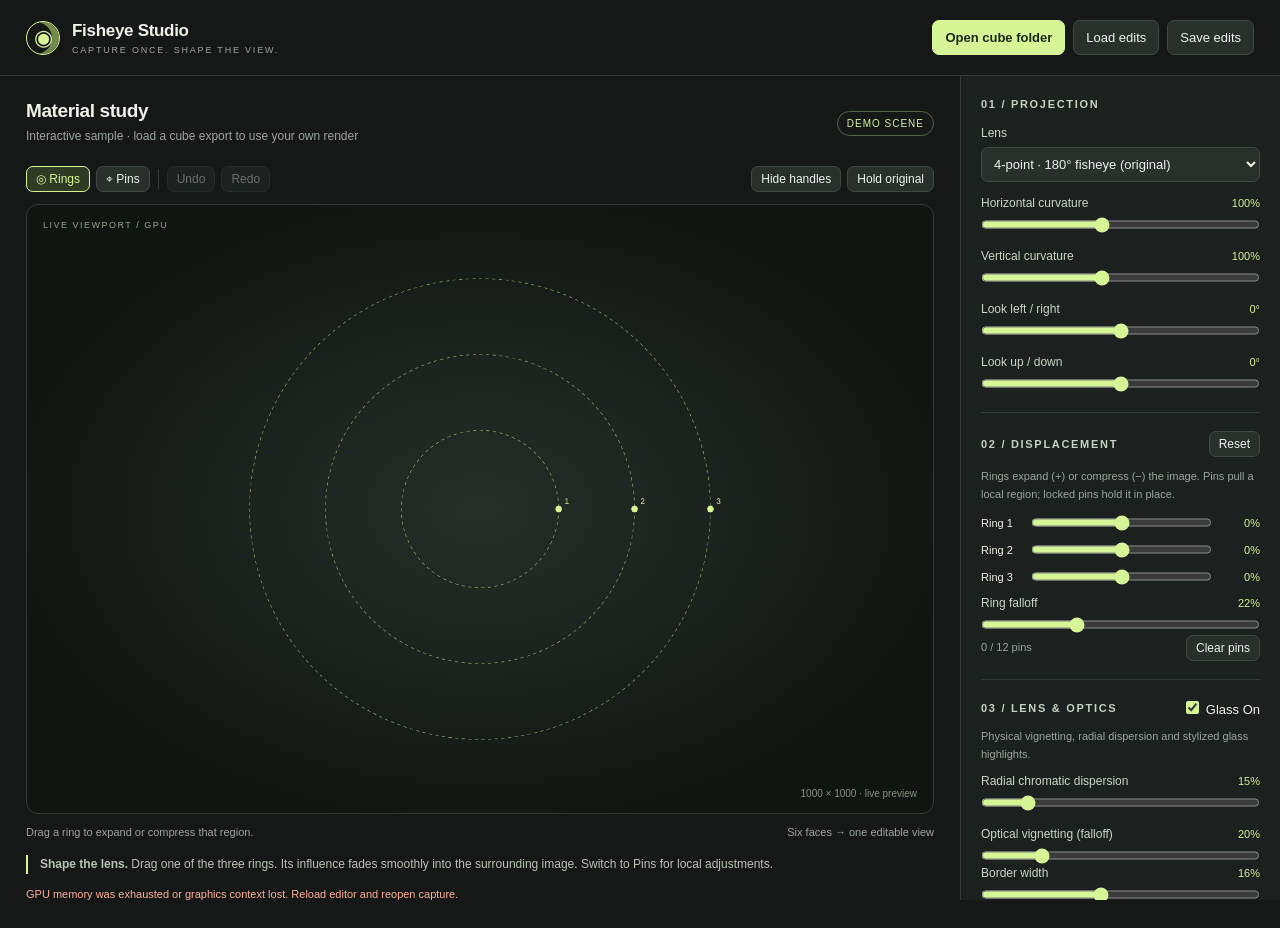
==== editor.html @ 5f47c921 "Initial commit of landonwarnecke.com portfolio with Fisheye Studio extras" ====
<!doctype html>
<html lang="en"><head><meta charset="utf-8"><meta name="viewport" content="width=device-width,initial-scale=1"><title>Fisheye Studio · cube export</title>
<style>
:root{color-scheme:dark;--bg:#151817;--panel:#1c201e;--line:#343b36;--muted:#9ba69e;--text:#eef2e9;--accent:#d5f596;--orange:#f5ae73}*{box-sizing:border-box}body{margin:0;background:var(--bg);color:var(--text);font:13px -apple-system,BlinkMacSystemFont,"Segoe UI",sans-serif}button,select,input{font:inherit}button,select{background:#292f2b;border:1px solid #414a42;color:var(--text);border-radius:7px;padding:9px 12px;cursor:pointer}button:hover{background:#374234}button:disabled{opacity:.4;cursor:default}button.primary{background:var(--accent);color:#1c2915;border-color:var(--accent);font-weight:650}button.active{border-color:var(--accent);color:var(--accent);background:#303b25}button.small{padding:5px 9px;font-size:12px}header{height:76px;display:flex;align-items:center;justify-content:space-between;padding:0 26px;border-bottom:1px solid var(--line);gap:16px}.brand{display:flex;align-items:center;gap:12px}.logo{width:34px;height:34px;border:1px solid var(--accent);border-radius:50%;box-shadow:inset -7px 0 0 #748a4c;display:grid;place-items:center;color:var(--accent);font-size:22px}.brand h1{font-size:17px;letter-spacing:-.3px;margin:0 0 4px}.eyebrow{text-transform:uppercase;letter-spacing:1.8px;font-size:9px;color:var(--muted)}.actions{display:flex;gap:8px;align-items:center}.workspace{display:grid;grid-template-columns:minmax(400px,1fr) 320px;min-height:calc(100vh - 76px)}main{min-width:0;padding:24px 26px}.projectline{display:flex;justify-content:space-between;align-items:center;margin-bottom:20px}.projectline h2{margin:0 0 5px;font-size:19px;font-weight:550;letter-spacing:-.4px}.subtle{color:var(--muted);font-size:12px;line-height:1.6}.badge{font-size:10px;text-transform:uppercase;letter-spacing:1px;padding:6px 9px;border:1px solid #536448;border-radius:20px;color:var(--accent);white-space:nowrap}.toolbar{display:flex;align-items:center;justify-content:space-between;gap:8px;margin-bottom:12px}.toolset{display:flex;gap:6px;align-items:center;flex-wrap:wrap}.stage{height:calc(100vh - 290px);min-height:340px;max-height:850px;background:radial-gradient(ellipse at center,#272e28,#111512 75%);border:1px solid var(--line);border-radius:12px;position:relative;display:flex;align-items:center;justify-content:center;overflow:hidden}.view{position:relative;max-width:100%;max-height:100%;touch-action:none}.view canvas{display:block;width:100%;height:100%}#overlay{position:absolute;inset:0;cursor:crosshair}.stage-label{position:absolute;top:15px;left:16px;font-size:9px;letter-spacing:1.5px;color:#97a491;pointer-events:none}.stage-corner{position:absolute;bottom:14px;right:16px;color:#859280;font-size:10px;pointer-events:none}.viewport-footer{display:flex;justify-content:space-between;gap:12px;padding-top:12px;color:var(--muted);font-size:11px}.instruction{margin-top:17px;border-left:2px solid var(--accent);padding-left:12px;line-height:1.6;color:#b9c4b8;font-size:12px}aside{border-left:1px solid var(--line);background:var(--panel);padding:22px 20px;max-height:calc(100vh - 76px);overflow:auto}section{border-bottom:1px solid var(--line);padding-bottom:18px;margin-bottom:18px}section:last-child{border:0}h3{margin:0 0 16px;font-size:11px;text-transform:uppercase;letter-spacing:1.7px;color:#c7d1c3}.control{margin-bottom:14px}.control:last-child{margin-bottom:0}.label{display:flex;align-items:center;justify-content:space-between;margin-bottom:7px;font-size:12px;color:#ccd5c8}.label output{color:var(--accent);font-variant-numeric:tabular-nums;font-size:11px}input[type=range]{width:100%;accent-color:var(--accent);height:15px;margin:0;cursor:ew-resize}select{width:100%;padding:8px}input[type=number]{background:#101511;border:1px solid #414a42;border-radius:5px;padding:7px;color:var(--text);width:88px}input[type=checkbox]{accent-color:var(--accent)}.row{display:flex;align-items:center;gap:8px}.row.spread{justify-content:space-between}.btn-group{display:flex;gap:4px;margin-top:6px}.btn-group button{flex:1;padding:5px 8px;font-size:11px}.ringrow{display:grid;grid-template-columns:42px 1fr 40px;gap:8px;align-items:center;margin:12px 0;font-size:11px}.ringrow output{text-align:right;color:var(--accent)}.pinbox{background:#131914;border:1px solid #3c473a;border-radius:7px;padding:12px;margin-top:12px}.pinbox p{margin:0 0 12px}.pinbox[hidden]{display:none}.secondary{color:var(--muted);font-size:11px;line-height:1.6}.status{margin-top:12px;font-size:11px;color:#becdb6;line-height:1.6;overflow-wrap:anywhere}.status.error{color:#ffb099}.export{width:100%;margin-top:12px}.divider{width:1px;height:20px;background:var(--line);margin:0 2px}.notice{background:#2d3525;border:1px solid #52623e;border-radius:6px;padding:9px 12px;margin-bottom:15px;font-size:12px;line-height:1.6}.notice[hidden]{display:none}details summary{cursor:pointer;font-size:12px;color:var(--muted);padding:8px 0}details p{font-size:11px;line-height:1.7;color:var(--muted)}@media(max-width:900px){header{height:auto;padding:16px;align-items:flex-start;flex-wrap:wrap}.workspace{grid-template-columns:1fr}main{padding:18px}aside{max-height:none;border-left:0;border-top:1px solid var(--line);display:grid;grid-template-columns:1fr 1fr;gap:20px}.stage{height:55vh}.actions{flex-wrap:wrap}}@media(max-width:550px){aside{display:block}.toolbar{align-items:flex-start;flex-direction:column}.projectline{gap:12px}.actions button{font-size:11px;padding:8px}.stage{min-height:280px}.viewport-footer{flex-wrap:wrap}}
</style></head><body>
<header><div class="brand"><div class="logo">◉</div><div><h1>Fisheye Studio</h1><div class="eyebrow">Capture once. Shape the view.</div></div></div><div class="actions"><button id="openFolder" class="primary">Open cube folder</button><button id="loadEdit">Load edits</button><button id="saveEdit">Save edits</button></div></header>
<input id="folderInput" type="file" webkitdirectory multiple hidden><input id="editInput" type="file" accept=".json,application/json" hidden>
<div class="workspace"><main><div class="projectline"><div><h2 id="projectName">Material study</h2><div class="subtle" id="projectMeta">Interactive sample · load a cube export to use your own render</div></div><span class="badge" id="sourceBadge">Demo scene</span></div><div id="notice" class="notice" hidden></div>
<div class="toolbar"><div class="toolset"><button class="small active" id="toolRings">◎ Rings</button><button class="small" id="toolPins">⌖ Pins</button><span class="divider"></span><button class="small" id="undo" title="Undo (⌘/Ctrl Z)">Undo</button><button class="small" id="redo" title="Redo (⌘/Ctrl Shift Z)">Redo</button></div><div class="toolset"><button class="small" id="handles">Hide handles</button><button class="small" id="compare" title="Press and hold to see the unedited projection">Hold original</button></div></div>
<div class="stage" id="stage"><div class="stage-label">LIVE VIEWPORT / GPU</div><div class="view" id="view"><canvas id="render"></canvas><canvas id="overlay" aria-label="Interactive fisheye viewport. Rings: drag a ring. Pins: click to add, drag to move. Pin controls are also available in the sidebar."></canvas></div><div class="stage-corner" id="previewInfo">900 px preview</div></div>
<div class="viewport-footer"><span id="toolHint">Drag a ring to expand or compress that region.</span><span id="renderInfo">Six faces → one editable view</span></div><div class="instruction" id="instruction"><strong>Shape the lens.</strong> Drag one of the three rings. Its influence fades smoothly into the surrounding image. Switch to Pins for local adjustments.</div><div id="status" class="status" role="status">Ready. All processing stays on this computer.</div>
</main><aside>
<section><h3>01 / Projection</h3><div class="control"><label class="label" for="mode">Lens</label><select id="mode">
<option value="4pt">4-point · 180° fisheye (original)</option>
<option value="5pt">5-point · variable coverage (original)</option>
<option value="6pt">6-point · whole sphere (original)</option>
<option value="pano">360° panorama (original)</option>
<option value="equisolid">Equisolid · standard photographic lens</option>
<option value="stereographic">Stereographic · conformal action cam</option>
<option value="equidistant">Equidistant · dome master</option>
<option value="orthographic">Orthographic · hemisphere map</option>
</select></div>
<div id="projectionControls"></div></section>
<section><div class="row spread"><h3 style="margin:0">02 / Displacement</h3><button class="small" id="resetWarp">Reset</button></div><p class="secondary">Rings expand (+) or compress (−) the image. Pins pull a local region; locked pins hold it in place.</p><div id="ringControls"></div><div id="warpControls"></div><div class="row spread"><span id="pinCount" class="secondary">0 / 12 pins</span><button id="clearPins" class="small">Clear pins</button></div>
<div id="pinbox" class="pinbox" hidden><p id="pinTitle">Pin 1</p><div id="pinControls"></div><div class="row spread"><label><input id="pinLocked" type="checkbox"> Lock / anchor</label><button id="deletePin" class="small">Delete</button></div></div></section>
<section><div class="row spread"><h3 style="margin:0">03 / Lens & Optics</h3><label title="Enable glass effects"><input id="glassEnabled" type="checkbox" checked> Glass On</label></div><p class="secondary">Physical vignetting, radial dispersion and stylized glass highlights.</p><div id="opticControls"></div><div id="glassControls"></div></section>
<section><h3>04 / High-Quality Export</h3>
<div class="row spread"><label for="exportWidth">Width (pixels)</label><input id="exportWidth" type="number" min="200" max="16000" step="100" value="3840"></div>
<div class="btn-group"><button class="small" id="res2k">2K (2048)</button><button class="small" id="res4k">4K (3840)</button><button class="small" id="res6k">6K (6000)</button><button class="small" id="res8k">8K (8192)</button></div>
<p id="exportDimensions" class="secondary"></p>
<div class="control" style="margin-top:10px"><label class="label" for="exportSSAA">Anti-Aliasing (SSAA)<output id="ssaaLabel">2×2 (4×)</output></label>
<select id="exportSSAA">
<option value="1">1× · Standard (Fast export)</option>
<option value="2" selected>2×2 SSAA · High Quality (4× subpixel)</option>
<option value="3">3×3 SSAA · Studio Ultra (9× subpixel)</option>
</select></div>
<div class="row spread" style="margin:8px 0"><label class="secondary"><input id="bicubicFiltering" type="checkbox" checked> Sharp texture sampling (Bicubic)</label></div>
<div class="row spread" style="margin-bottom:12px"><label class="secondary"><input id="transparent" type="checkbox" checked> Transparent outside lens rim</label></div>
<button id="exportPNG" class="primary export">Export master PNG ↗</button>
<details><summary>About this workflow</summary><p>Open a folder containing project.json and six face PNGs from cube export. Edits are saved as a small JSON file; keep it with your original cube capture. SSAA evaluates subpixel ray directions to eliminate aliasing and polygon edges. Final export samples the retained source textures, not the preview.</p><p>No uploads, external libraries, installation, or account required. Output is 8-bit PNG decoded locally by WebGL 2.</p></details></section>
</aside></div>
<script>
'use strict';
const $=id=>document.getElementById(id), FACE_NAMES=['front','right','back','left','up','down'];
const defaults=()=>({mode:'4pt',hc:100,vc:100,coverage:180,back:3,panoHeight:45,yaw:0,pitch:0,rings:[0,0,0],ringSpread:.22,pins:[],radialChroma:.15,vignette:.20,glassEnabled:true,glassWidth:.16,refraction:.25,shine:.68,glow:.25,angle:-35,softness:.45,chroma:.25,darkness:.18,transparent:true,exportWidth:3840,exportSSAA:2,bicubicFiltering:true});
let state=defaults(), project=null, demo=true, tangent=1, sourceSize=0, textureSize=0, selectedPin=-1, tool='rings', showHandles=true, compare=false, dragging=null, history=[], future=[], pending=false, busy=false, sources=[], textures=[];
const canvas=$('render'), overlay=$('overlay'), ctx=overlay.getContext('2d'), gl=canvas.getContext('webgl2',{alpha:true,premultipliedAlpha:false,preserveDrawingBuffer:true,antialias:false});
function status(s,error=false){$('status').textContent=s;$('status').classList.toggle('error',error)}
if(!gl){status('WebGL 2 is unavailable. Open this file in a browser with hardware acceleration enabled.',true);throw Error('WebGL 2 unavailable')}
const vertex=`#version 300 es
in vec2 position;void main(){gl_Position=vec4(position,0,1);}`;
const fragment=`#version 300 es
precision highp float;
out vec4 color;
uniform vec2 fullSize,tileOffset;uniform vec4 bounds;
uniform int mode;uniform vec2 stretch;uniform float thMax,kappa,panoHeight,tangent,yaw,pitch,focal;
uniform bool demo,original,glassOn,transparent,bicubic;
uniform vec3 rings;uniform float ringSpread;
uniform int pinCount;uniform vec4 pins[12];uniform vec2 pinProps[12];
uniform float radialChroma,vignette,glassWidth,refraction,shine,glow,angle,softness,chroma,darkness;
uniform int ssaa;
uniform sampler2D frontTex,rightTex,backTex,leftTex,upTex,downTex;
const float PI=3.141592653589793;

float tk(float t){if(t<=PI*.5||mode!=2)return t;float v=(t-PI*.5)/(PI*.5);return PI*.5*(1.+(abs(kappa)<1.e-5?v:(1.-exp(-kappa*v))/kappa));}
float reach(vec2 p){return 1./length(p/stretch);}
float edgeRadius(vec2 p){
 if(mode>=4){vec2 d=normalize(p);return reach(d);}
 vec2 d=normalize(p);float a=reach(d);float th=min(thMax,PI*.99999);return a*tk(atan(sin(th),a*cos(th)));
}
vec3 unproject(vec2 p){
 if(mode==3){
  float a=stretch.x;float yaw0=atan(a*sin(p.x/a),cos(p.x/a));float tall=sqrt(a*a/(a*a*cos(yaw0)*cos(yaw0)+sin(yaw0)*sin(yaw0)));
  float e=atan(p.y/tall);if(abs(e)>panoHeight||abs(p.x)>PI*a)return vec3(0);return vec3(cos(e)*sin(yaw0),sin(e),cos(e)*cos(yaw0));
 }
 if(mode>=4){
  vec2 pNorm=p/stretch;float rad=length(pNorm);if(rad<1.e-7)return vec3(0,0,1);
  vec2 d=pNorm/rad;float th=0.;
  if(mode==4){float val=clamp(rad/(2.*max(.001,focal)),-1.,1.);th=2.*asin(val);}
  else if(mode==5){th=2.*atan(rad/(2.*max(.001,focal)));}
  else if(mode==6){th=rad/max(.001,focal);}
  else if(mode==7){float val=clamp(rad/max(.001,focal),-1.,1.);th=asin(val);}
  if(th>thMax+.0001)return vec3(0);return vec3(sin(th)*d.x,sin(th)*d.y,cos(th));
 }
 float rad=length(p);if(rad<1.e-7)return vec3(0,0,1);vec2 d=p/rad;float a=reach(d);float t=rad/a;
 if(mode==2&&t>PI*.5){float v=t/(PI*.5)-1.;if(abs(kappa)<1.e-5)t=PI*.5*(1.+v);else {if(1.-kappa*v<=0.)return vec3(0);t=PI*.5*(1.-log(1.-kappa*v)/kappa);}}
 if(t>PI)return vec3(0);float th=atan(a*sin(t),cos(t));if(th>thMax+.00001)return vec3(0);return vec3(sin(th)*d,cos(th));
}

vec4 sampleTex(sampler2D tex,vec2 uv){
 if(!bicubic||demo)return texture(tex,uv);
 vec2 res=vec2(textureSize(tex,0));vec2 coord=uv*res-.5;vec2 f=fract(coord);vec2 i=floor(coord);
 vec2 w0=f*(-.5+f*(1.-.5*f));vec2 w1=1.+f*f*(-2.5+1.5*f);vec2 w2=f*(.5+f*(2.-1.5*f));vec2 w3=f*f*(-.5+.5*f);
 vec2 s0=w0+w1;vec2 s1=w2+w3;vec2 f0=(i-.5+w1/s0)/res;vec2 f1=(i+1.5+w3/s1)/res;
 return texture(tex,vec2(f0.x,f0.y))*s0.x*s0.y+texture(tex,vec2(f1.x,f0.y))*s1.x*s0.y+
        texture(tex,vec2(f0.x,f1.y))*s0.x*s1.y+texture(tex,vec2(f1.x,f1.y))*s1.x*s1.y;
}

vec4 scene(vec3 d){
 float cy=cos(yaw),sy=sin(yaw),cp=cos(pitch),sp=sin(pitch);d=vec3(d.x,d.y*cp-d.z*sp,d.y*sp+d.z*cp);d=vec3(d.x*cy+d.z*sy,d.y,d.z*cy-d.x*sy);
 if(demo){
  vec3 base=mix(vec3(.075,.10,.08),vec3(.36,.43,.32),.5+.5*d.y);float closest=1000.;vec3 result=base;
  if(d.y<-.02){float t=-2.5/d.y;vec3 p=d*t;float grid=step(.96,fract(p.x*.35))+step(.96,fract(p.z*.35));result=mix(vec3(.18,.23,.17),vec3(.27,.33,.23),min(1.,grid)*.5);closest=t;}
  for(int i=0;i<13;i++){
   float fi=float(i),a=fi*2.39996;float z=1.-2.*(fi+.5)/13.;vec3 c=vec3(sqrt(1.-z*z)*cos(a),sqrt(1.-z*z)*sin(a),z)*5.;float radius=.9+.18*sin(fi*2.);
   float b=dot(d,c),disc=b*b-dot(c,c)+radius*radius;
   if(disc>0.){float t=b-sqrt(disc);if(t>0.&&t<closest){closest=t;vec3 n=normalize(d*t-c);vec3 light=normalize(vec3(-.6,1.,.8));vec3 tint=mix(vec3(.46,.66,.24),vec3(.86,.47,.23),.5+.5*sin(fi*1.7));float diff=max(0.,dot(n,light));float spec=pow(max(0.,dot(reflect(-light,n),-d)),50.);float rim=pow(1.-max(0.,dot(n,-d)),3.);result=tint*(.19+.8*diff)+vec3(.95,.99,.83)*spec*.9+rim*.12;}}
  }return vec4(result,1);
 }
 vec3 a=abs(d);vec2 uv;vec4 c;
 if(a.z>=a.x&&a.z>=a.y){uv=d.z>0.?vec2(d.x/d.z,d.y/d.z):vec2(d.x/d.z,-d.y/d.z);uv=vec2(.5+uv.x/(2.*tangent),.5-uv.y/(2.*tangent));c=d.z>0.?sampleTex(frontTex,uv):sampleTex(backTex,uv);}
 else if(a.x>=a.y){uv=d.x>0.?vec2(-d.z/d.x,d.y/d.x):vec2(-d.z/d.x,-d.y/d.x);uv=vec2(.5+uv.x/(2.*tangent),.5-uv.y/(2.*tangent));c=d.x>0.?sampleTex(rightTex,uv):sampleTex(leftTex,uv);}
 else {uv=d.y>0.?vec2(d.x/d.y,-d.z/d.y):vec2(-d.x/d.y,-d.z/d.y);uv=vec2(.5+uv.x/(2.*tangent),.5-uv.y/(2.*tangent));c=d.y>0.?sampleTex(upTex,uv):sampleTex(downTex,uv);}return c;
}

vec2 lensPoint(vec2 q){return mix(bounds.xz,bounds.yw,(q+1.)*.5);}
vec2 clampLens(vec2 p){if(mode!=3&&length(p)>1.e-6){float edge=edgeRadius(p);p*=min(1.,edge*.99999/length(p));}return p;}

vec4 evaluateRay(vec2 coord){
 vec2 q=coord/fullSize*2.-1.;vec2 p0=lensPoint(q);vec3 d0=unproject(p0);
 if(length(d0)<.1)return vec4(0,0,0,transparent?0.:1.);
 float rho=mode==3?0.:length(p0)/max(.00001,edgeRadius(p0+vec2(1.e-9)));float a=atan(q.y,q.x);vec2 warped=q;
 if(!original){
  vec2 delta=vec2(0);float weight=0.;
  for(int i=0;i<12;i++){if(i>=pinCount)break;float dist=distance(q,pins[i].zw)/max(.03,pinProps[i].x);float w=exp(-dist*dist*3.);if(pinProps[i].y>.5){delta+=(pins[i].zw-pins[i].xy)*w*8.;weight+=w*8.;}else {delta+=(pins[i].zw-pins[i].xy)*w;weight+=w;}}
  warped-=delta/max(1.,weight);
  float r=length(warped);float change=0.;for(int i=0;i<3;i++){float center=.28+float(i)*.27;float x=(r-center)/ringSpread;change+=rings[i]*exp(-x*x*2.);}
  float fade=smoothstep(0.,.12,r)*(1.-smoothstep(.88,1.05,r));warped-=normalize(warped+vec2(1.e-9))*change*fade;
 }
 vec2 p=clampLens(lensPoint(warped));float band=smoothstep(1.-glassWidth,1.,rho);float bulge=sin(clamp((rho-1.+glassWidth)/glassWidth,0.,1.)*PI);
 if(glassOn&&!original&&mode!=3)p*=1.-refraction*.15*bulge*band;
 vec3 d=unproject(p);vec4 c=length(d)<.1?vec4(0):scene(d);
 
 // Full-frame radial chromatic aberration
 if(radialChroma>.001&&!original&&mode!=3){
  float rDisp=radialChroma*.006*rho*rho;
  vec4 cr=scene(unproject(clampLens(p*(1.-rDisp))));
  vec4 cb=scene(unproject(clampLens(p*(1.+rDisp))));
  c.r=cr.r;c.b=cb.b;
 }
 
 if(glassOn&&!original&&mode!=3){
  float dispersion=chroma*.004*band;vec4 cr=scene(unproject(clampLens(p*(1.-dispersion))));vec4 cb=scene(unproject(clampLens(p*(1.+dispersion))));c.r=mix(c.r,cr.r,chroma);c.b=mix(c.b,cb.b,chroma);
  float pos=(rho-1.+glassWidth)/glassWidth;float width=.06+softness*.20;
  float arc1=pow(max(0.,cos(a-angle)),18.)*exp(-pow((pos-.42)/width,2.));
  float arc2=.5*pow(max(0.,cos(a-angle-PI*.95)),11.)*exp(-pow((pos-.72)/(width*.85),2.));
  float reflection=shine*(arc1+arc2)*.9;float halo=glow*.35*exp(-pow((pos-.5)/.55,2.))*band;
  float edge=exp(-pow((rho-.993)/.018,2.));c.rgb*=1.-darkness*edge*.65;c.rgb=mix(c.rgb,vec3(.92,.96,1.),clamp(reflection+halo,0.,.95));
 }
 
 // Optical vignetting
 if(vignette>.001&&!original&&mode!=3){
  float vig=pow(clamp(cos(rho*1.2),0.,1.),vignette*3.);
  c.rgb*=vig;
 }
 
 // Antialiased rim mask
 if(mode!=3){
  float rimMask=smoothstep(1.,.993,rho);
  c.a*=rimMask;
  if(!transparent)c.rgb*=rimMask;
 }
 return vec4(c.rgb,transparent?c.a:1.);
}

void main(){
 vec2 baseCoord=gl_FragCoord.xy+tileOffset;
 if(ssaa<=1){
  color=evaluateRay(baseCoord);
 } else if(ssaa==2){
  // 4-sample Rotated Grid Super-Sampling (RGSS)
  vec4 c0=evaluateRay(baseCoord+vec2(-.375,-.125));
  vec4 c1=evaluateRay(baseCoord+vec2(-.125, .375));
  vec4 c2=evaluateRay(baseCoord+vec2( .125,-.375));
  vec4 c3=evaluateRay(baseCoord+vec2( .375, .125));
  color=(c0+c1+c2+c3)*.25;
 } else {
  // 9-sample 3x3 uniform supersampling
  vec4 sum=vec4(0);
  for(float dy=-.333;dy<=.334;dy+=.333){
   for(float dx=-.333;dx<=.334;dx+=.333){
    sum+=evaluateRay(baseCoord+vec2(dx,dy));
   }
  }
  color=sum*(1./9.);
 }
}`;
function compile(type,src){const s=gl.createShader(type);gl.shaderSource(s,src);gl.compileShader(s);if(!gl.getShaderParameter(s,gl.COMPILE_STATUS))throw Error(gl.getShaderInfoLog(s));return s}
let program;try{program=gl.createProgram();gl.attachShader(program,compile(gl.VERTEX_SHADER,vertex));gl.attachShader(program,compile(gl.FRAGMENT_SHADER,fragment));gl.linkProgram(program);if(!gl.getProgramParameter(program,gl.LINK_STATUS))throw Error(gl.getProgramInfoLog(program));gl.useProgram(program)}catch(e){status('The GPU could not start: '+e.message,true);throw e}
const buffer=gl.createBuffer();gl.bindBuffer(gl.ARRAY_BUFFER,buffer);gl.bufferData(gl.ARRAY_BUFFER,new Float32Array([-1,-1,1,-1,-1,1,-1,1,1,-1,1,1]),gl.STATIC_DRAW);const pos=gl.getAttribLocation(program,'position');gl.enableVertexAttribArray(pos);gl.vertexAttribPointer(pos,2,gl.FLOAT,false,0,0);
const locations={};function loc(n){return locations[n]??(locations[n]=gl.getUniformLocation(program,n))}function f(n,v){gl.uniform1f(loc(n),v)}function i(n,v){gl.uniform1i(loc(n),v)}
for(let j=0;j<6;j++){const t=gl.createTexture();textures.push(t);gl.activeTexture(gl.TEXTURE0+j);gl.bindTexture(gl.TEXTURE_2D,t);gl.texImage2D(gl.TEXTURE_2D,0,gl.RGBA,1,1,0,gl.RGBA,gl.UNSIGNED_BYTE,new Uint8Array([0,0,0,255]));gl.texParameteri(gl.TEXTURE_2D,gl.TEXTURE_MIN_FILTER,gl.LINEAR);gl.texParameteri(gl.TEXTURE_2D,gl.TEXTURE_MAG_FILTER,gl.LINEAR);gl.texParameteri(gl.TEXTURE_2D,gl.TEXTURE_WRAP_S,gl.CLAMP_TO_EDGE);gl.texParameteri(gl.TEXTURE_2D,gl.TEXTURE_WRAP_T,gl.CLAMP_TO_EDGE);i(FACE_NAMES[j]+'Tex',j)}

const ALL_MODES=['4pt','5pt','6pt','pano','equisolid','stereographic','equidistant','orthographic'];
function lensConfig(s=state){
 let k=0,th=Math.PI/2,focal=1.0;const st=[100/s.hc,100/s.vc];
 if(s.mode==='5pt')th=s.coverage*Math.PI/360;
 if(s.mode==='6pt'){
  th=Math.PI;let lo=-60,hi=60;
  for(let j=0;j<64;j++){let mid=(lo+hi)/2,val=Math.abs(mid)<1e-9?1:-Math.expm1(-mid)/mid;if(val>s.back-1)lo=mid;else hi=mid}
  k=(lo+hi)/2;
 }
 const modeIdx=ALL_MODES.indexOf(s.mode);
 if(modeIdx>=4){
  th=(s.coverage||180)*Math.PI/360;
  if(s.mode==='equisolid')focal=1./(2.*Math.sin(th/2.));
  else if(s.mode==='stereographic')focal=1./(2.*Math.tan(th/2.));
  else if(s.mode==='equidistant')focal=1./th;
  else if(s.mode==='orthographic')focal=1./Math.sin(th);
  const x=st[0],y=st[1];
  return {k,th,st,focal,b:[-x,x,-y,y],aspect:x/y};
 }
 const tk=t=>t<=Math.PI/2||s.mode!=='6pt'?t:Math.PI/2*(1+(Math.abs(k)<1e-9?(t-Math.PI/2)/(Math.PI/2):-Math.expm1(-k*(t-Math.PI/2)/(Math.PI/2))/k));
 let x=0,y=0;
 if(s.mode==='pano'){x=Math.PI*st[0];y=Math.max(1,st[0])*Math.tan(s.panoHeight*Math.PI/180)}
 else for(let j=0;j<1440;j++){let a=j*Math.PI/720,c=Math.cos(a),v=Math.sin(a),A=1/Math.hypot(c/st[0],v/st[1]),t=Math.min(th,Math.PI*.99999),r=A*tk(Math.atan2(Math.sin(t),A*Math.cos(t)));x=Math.max(x,Math.abs(r*c));y=Math.max(y,Math.abs(r*v))}
 const pad=.004*x;x+=pad;y+=pad;return {k,th,st,focal,b:[-x,x,-y,y],aspect:x/y};
}

function uniforms(width,height,ox=0,oy=0,samples=1){
 const c=lensConfig();gl.uniform2f(loc('fullSize'),width,height);gl.uniform2f(loc('tileOffset'),ox,oy);gl.uniform4fv(loc('bounds'),c.b);gl.uniform2fv(loc('stretch'),c.st);
 i('mode',ALL_MODES.indexOf(state.mode));f('thMax',c.th);f('kappa',c.k);f('panoHeight',state.panoHeight*Math.PI/180);f('focal',c.focal);f('tangent',tangent);
 f('yaw',state.yaw*Math.PI/180);f('pitch',state.pitch*Math.PI/180);i('demo',demo);i('original',compare);i('glassOn',state.glassEnabled);i('transparent',state.transparent);
 i('bicubic',state.bicubicFiltering);i('ssaa',samples);f('radialChroma',state.radialChroma);f('vignette',state.vignette);
 gl.uniform3fv(loc('rings'),state.rings);f('ringSpread',state.ringSpread);i('pinCount',state.pins.length);
 const ps=new Float32Array(48),pp=new Float32Array(24);state.pins.forEach((p,j)=>{ps.set([p.x,p.y,p.tx,p.ty],j*4);pp.set([p.radius,p.locked?1:0],j*2)});
 gl.uniform4fv(loc('pins[0]'),ps);gl.uniform2fv(loc('pinProps[0]'),pp);
 for(const n of ['glassWidth','refraction','shine','glow','softness','chroma','darkness'])f(n,state[n]);f('angle',state.angle*Math.PI/180);
}

function frame(w,h,fullW=w,fullH=h,ox=0,oy=0,samples=1){
 canvas.width=w;canvas.height=h;gl.viewport(0,0,w,h);uniforms(fullW,fullH,ox,oy,samples);gl.drawArrays(gl.TRIANGLES,0,6);
}

function render(){
 pending=false;if(busy)return;const c=lensConfig(),max=dragging?600:1000;
 let w=c.aspect>=1?max:Math.max(32,Math.round(max*c.aspect)),h=c.aspect>=1?Math.max(32,Math.round(max/c.aspect)):max;
 frame(w,h,w,h,0,0,1);
 const sw=$('stage').clientWidth-40,sh=$('stage').clientHeight-46,scale=Math.min(sw/w,sh/h);
 $('view').style.width=w*scale+'px';$('view').style.height=h*scale+'px';overlay.width=w;overlay.height=h;
 drawOverlay();
 $('previewInfo').textContent=`${w} × ${h} · ${dragging?'interactive':'live'} preview`;
 const H=Math.round(state.exportWidth/c.aspect);
 $('exportDimensions').textContent=`${state.exportWidth.toLocaleString()} × ${H.toLocaleString()} px · ${(state.exportWidth*H/1e6).toFixed(1)} MP`;
}
function schedule(){if(!pending){pending=true;requestAnimationFrame(render)}}

function drawOverlay(){
 ctx.clearRect(0,0,overlay.width,overlay.height);if(!showHandles||compare)return;
 const w=overlay.width,h=overlay.height,line=Math.max(1,w/850);ctx.lineWidth=line;const pt=(x,y)=>[(x+1)*w/2,(1-y)*h/2];
 if(tool==='rings'){
  for(let j=0;j<3;j++){
   const r=.28+j*.27+state.rings[j];ctx.strokeStyle=j===dragging?.index?'#fff':'#d5f59699';ctx.setLineDash([line*5,line*5]);ctx.beginPath();
   ctx.ellipse(w/2,h/2,r*w/2,r*h/2,0,0,Math.PI*2);ctx.stroke();ctx.setLineDash([]);const x=w/2+r*w/2,y=h/2;ctx.fillStyle='#d5f596';
   ctx.beginPath();ctx.arc(x,y,5*line,0,7);ctx.fill();ctx.font=`${12*line}px sans-serif`;ctx.fillText(String(j+1),x+9*line,y-8*line);
  }
 }
 if(tool==='pins')state.pins.forEach((p,j)=>{
  const a=pt(p.x,p.y),b=pt(p.tx,p.ty);ctx.strokeStyle=p.locked?'#a4b5c8':'#f5ae73';ctx.fillStyle=ctx.strokeStyle;
  if(j===selectedPin){ctx.globalAlpha=.25;ctx.beginPath();ctx.ellipse(...b,p.radius*w/2,p.radius*h/2,0,0,7);ctx.stroke();ctx.globalAlpha=1}
  ctx.beginPath();ctx.moveTo(...a);ctx.lineTo(...b);ctx.stroke();ctx.beginPath();ctx.arc(...a,3*line,0,7);ctx.stroke();ctx.beginPath();ctx.arc(...b,6*line,0,7);ctx.fill();
  ctx.fillStyle='#121812';ctx.font=`bold ${9*line}px sans-serif`;ctx.textAlign='center';ctx.textBaseline='middle';ctx.fillText(p.locked?'×':String(j+1),...b);
  ctx.textAlign='left';ctx.textBaseline='alphabetic';
 });
}

function snapshot(){return JSON.stringify(state)}
function checkpoint(){const now=snapshot();if(history.at(-1)!==now){history.push(now);if(history.length>80)history.shift()}future=[];updateHistory()}
function updateHistory(){$('undo').disabled=!history.length;$('redo').disabled=!future.length}
function undo(){if(busy||!history.length)return;future.push(snapshot());state=JSON.parse(history.pop());selectedPin=-1;sync();schedule()}
function redo(){if(busy||!future.length)return;history.push(snapshot());state=JSON.parse(future.pop());selectedPin=-1;sync();schedule()}

const definitions=[
 ['projectionControls','hc','Horizontal curvature',25,200,1,'%'],
 ['projectionControls','vc','Vertical curvature',25,200,1,'%'],
 ['projectionControls','coverage','Field of view coverage',10,359,1,'°'],
 ['projectionControls','back','Back rim',1.05,8,.05,'×'],
 ['projectionControls','panoHeight','Panorama half-height',5,80,1,'°'],
 ['projectionControls','yaw','Look left / right',-180,180,1,'°'],
 ['projectionControls','pitch','Look up / down',-89,89,1,'°'],
 ['warpControls','ringSpread','Ring falloff',.08,.5,.01,'percent'],
 ['opticControls','radialChroma','Radial chromatic dispersion',0,1,.01,'percent'],
 ['opticControls','vignette','Optical vignetting (falloff)',0,1,.01,'percent'],
 ['glassControls','glassWidth','Border width',.02,.35,.01,'percent'],
 ['glassControls','refraction','Refraction',0,1,.01,'percent'],
 ['glassControls','shine','Reflections',0,1,.01,'percent'],
 ['glassControls','angle','Reflection angle',-180,180,1,'°'],
 ['glassControls','softness','Reflection softness',0,1,.01,'percent'],
 ['glassControls','glow','Inner glow',0,1,.01,'percent'],
 ['glassControls','chroma','Edge chromatic fringe',0,1,.01,'percent'],
 ['glassControls','darkness','Edge darkness',0,1,.01,'percent']
];
function display(v,unit){return unit==='percent'?Math.round(v*100)+'%':(Number.isInteger(v)?v:v.toFixed(2))+unit}
for(const [parent,id,label,min,max,step,unit] of definitions){
 const div=document.createElement('div');div.className='control';div.id=id+'Control';
 div.innerHTML=`<label class="label" for="${id}">${label}<output id="${id}Value"></output></label><input type="range" id="${id}" min="${min}" max="${max}" step="${step}">`;
 $(parent).append(div);const el=$(id);el.onpointerdown=checkpoint;
 el.onkeydown=e=>{if(e.key.startsWith('Arrow'))checkpoint()};
 el.oninput=()=>{state[id]=+el.value;syncValues();schedule()};
}
for(let j=0;j<3;j++){
 const div=document.createElement('div');div.className='ringrow';
 div.innerHTML=`<label for="ring${j}">Ring ${j+1}</label><input type="range" id="ring${j}" min="-.18" max=".18" step=".002"><output id="ring${j}Value"></output>`;
 $('ringControls').append(div);$('ring'+j).onpointerdown=checkpoint;$('ring'+j).onkeydown=e=>{if(e.key.startsWith('Arrow'))checkpoint()};
 $('ring'+j).oninput=()=>{state.rings[j]=+$('ring'+j).value;syncValues();schedule()};
}
for(const [id,label,min,max,step] of [['radius','Influence radius',.05,.8,.01],['tx','Horizontal position',-.98,.98,.01],['ty','Vertical position',-.98,.98,.01]]){
 const div=document.createElement('div');div.className='control';
 div.innerHTML=`<label class="label" for="pin_${id}">${label}<output id="pin_${id}Value"></output></label><input id="pin_${id}" type="range" min="${min}" max="${max}" step="${step}">`;
 $('pinControls').append(div);const el=$('pin_'+id);el.onpointerdown=checkpoint;el.onkeydown=e=>{if(e.key.startsWith('Arrow'))checkpoint()};
 el.oninput=()=>{const p=state.pins[selectedPin];if(!p)return;p[id]=+el.value;syncPin();schedule()};
}

function syncPin(){
 const p=state.pins[selectedPin];$('pinbox').hidden=!p;$('pinCount').textContent=`${state.pins.length} / 12 pins`;if(!p)return;
 $('pinTitle').textContent=`Pin ${selectedPin+1}${p.locked?' · anchor':''}`;
 for(const id of ['radius','tx','ty']){$('pin_'+id).value=p[id];$('pin_'+id).disabled=p.locked&&id!=='radius';$('pin_'+id+'Value').textContent=Math.round(p[id]*100)+'%'}
 $('pinLocked').checked=p.locked;
}

function syncValues(){
 for(const [,id,,,, ,unit] of definitions)$(id+'Value').textContent=display(state[id],unit);
 state.rings.forEach((v,j)=>{$('ring'+j+'Value').textContent=(v>0?'+':'')+Math.round(v*100)+'%'});
 const hasCoverage=['5pt','equisolid','stereographic','equidistant','orthographic'].includes(state.mode);
 $('coverageControl').hidden=!hasCoverage;$('backControl').hidden=state.mode!=='6pt';
 $('panoHeightControl').hidden=state.mode!=='pano';$('vcControl').hidden=state.mode==='pano';
 syncPin();
}

function sync(){
 for(const [,id] of definitions)$(id).value=state[id];
 state.rings.forEach((v,j)=>$('ring'+j).value=v);
 $('mode').value=state.mode;$('glassEnabled').checked=state.glassEnabled;$('transparent').checked=state.transparent;
 $('exportWidth').value=state.exportWidth;$('exportSSAA').value=state.exportSSAA||2;$('bicubicFiltering').checked=!!state.bicubicFiltering;
 syncValues();updateHistory();
}

function setTool(t){
 tool=t;$('toolRings').classList.toggle('active',t==='rings');$('toolPins').classList.toggle('active',t==='pins');
 $('toolHint').textContent=t==='rings'?'Drag a ring to expand or compress that region.':'Click to add a pin. Drag to pull. Select a pin to adjust or lock.';
 $('instruction').innerHTML=t==='rings'?'<strong>Shape the lens.</strong> Drag one of the three rings. Its influence fades smoothly into the surrounding image. Switch to Pins for local adjustments.':'<strong>Pull a local region.</strong> Click inside the lens to add a pin, then drag it. Add a locked pin to protect a nearby area. Use the sidebar to edit its influence or position.';
 schedule();
}
function coords(e){const r=overlay.getBoundingClientRect();return {x:(e.clientX-r.left)/r.width*2-1,y:1-(e.clientY-r.top)/r.height*2}}
const clamp=(v,a,b)=>Math.max(a,Math.min(b,v));

overlay.onpointerdown=e=>{
 if(busy||!showHandles||compare)return;const q=coords(e);
 if(tool==='rings'){
  let best=0,dist=Infinity;state.rings.forEach((v,j)=>{let d=Math.abs(Math.hypot(q.x,q.y)-(.28+j*.27+v));if(d<dist){dist=d;best=j}});
  if(dist>.09)return;checkpoint();dragging={type:'ring',index:best,start:Math.hypot(q.x,q.y),value:state.rings[best]};
 } else {
  let j=state.pins.findIndex(p=>Math.hypot(p.tx-q.x,p.ty-q.y)<.06);
  if(j<0){
   if(state.pins.length>=12){status('All 12 pins are in use. Delete a pin to add another.');return}
   if(state.mode!=='pano'&&Math.hypot(q.x,q.y)>.97)return;
   checkpoint();j=state.pins.length;state.pins.push({x:q.x,y:q.y,tx:q.x,ty:q.y,radius:.28,locked:false});
  } else checkpoint();
  selectedPin=j;syncPin();if(!state.pins[j].locked)dragging={type:'pin',index:j};
 }
 overlay.setPointerCapture(e.pointerId);schedule();
};

overlay.onpointermove=e=>{
 if(!dragging)return;const q=coords(e);
 if(dragging.type==='ring')state.rings[dragging.index]=clamp(dragging.value+Math.hypot(q.x,q.y)-dragging.start,-.18,.18);
 else {const p=state.pins[dragging.index];p.tx=clamp(q.x,-.98,.98);p.ty=clamp(q.y,-.98,.98)}
 sync();schedule();
};

function endDrag(){dragging=null;schedule()}
overlay.onpointerup=endDrag;overlay.onpointercancel=endDrag;overlay.onlostpointercapture=endDrag;
$('toolRings').onclick=()=>setTool('rings');$('toolPins').onclick=()=>setTool('pins');$('undo').onclick=undo;$('redo').onclick=redo;
$('handles').onclick=()=>{showHandles=!showHandles;$('handles').textContent=showHandles?'Hide handles':'Show handles';schedule()};
$('compare').onpointerdown=e=>{if(busy)return;compare=true;$('compare').setPointerCapture(e.pointerId);schedule()};
$('compare').onpointerup=$('compare').onpointercancel=$('compare').onlostpointercapture=()=>{compare=false;schedule()};
$('compare').onkeydown=e=>{if(e.key===' '){e.preventDefault();compare=true;schedule()}};$('compare').onkeyup=()=>{compare=false;schedule()};
$('mode').onchange=()=>{checkpoint();state.mode=$('mode').value;sync();schedule()};
for(const id of ['glassEnabled','transparent','bicubicFiltering'])$(id).onchange=()=>{checkpoint();state[id]=$(id).checked;schedule()};
$('exportSSAA').onchange=()=>{checkpoint();state.exportSSAA=+($('exportSSAA').value||2);$('ssaaLabel').textContent=$('exportSSAA').options[$('exportSSAA').selectedIndex].text.split('·')[0];schedule()};
$('exportWidth').onchange=()=>{checkpoint();state.exportWidth=clamp(Math.round(+$('exportWidth').value||3840),200,16000);sync();schedule()};
for(const [btnId,w] of [['res2k',2048],['res4k',3840],['res6k',6000],['res8k',8192]]){
 $(btnId).onclick=()=>{checkpoint();state.exportWidth=w;sync();schedule()};
}
$('resetWarp').onclick=()=>{checkpoint();state.rings=[0,0,0];state.pins=[];selectedPin=-1;sync();schedule()};
$('clearPins').onclick=()=>{checkpoint();state.pins=[];selectedPin=-1;sync();schedule()};
$('deletePin').onclick=()=>{if(selectedPin<0)return;checkpoint();state.pins.splice(selectedPin,1);selectedPin=-1;sync();schedule()};
$('pinLocked').onchange=()=>{const p=state.pins[selectedPin];if(!p)return;checkpoint();p.locked=$('pinLocked').checked;syncPin();schedule()};
document.addEventListener('keydown',e=>{if((e.metaKey||e.ctrlKey)&&e.key.toLowerCase()==='z'){e.preventDefault();e.shiftKey?redo():undo()}if(e.key==='Escape'){selectedPin=-1;syncPin();schedule()}});
window.addEventListener('resize',schedule);window.addEventListener('blur',()=>{compare=false;dragging=null;schedule()});

function download(blob,name){const a=document.createElement('a'),url=URL.createObjectURL(blob);a.href=url;a.download=name;a.click();setTimeout(()=>URL.revokeObjectURL(url),30000)}
function safeName(){return (project?.name||'fisheye-study').replace(/[^\w .-]/g,'_')}
$('saveEdit').onclick=()=>download(new Blob([JSON.stringify({schema:'fisheye-edits',version:1,capture:project?{name:project.name,created:project.created,faces:project.faces}:null,state},null,2)],{type:'application/json'}),safeName()+'.fisheye.json');

function validateEdits(data){
 if(data.schema!=='fisheye-edits'||data.version!==1||!data.state)throw Error('This is not a supported Fisheye Studio edit file.');
 const s=defaults(),v=data.state;if(!ALL_MODES.includes(v.mode))throw Error('Invalid lens mode: '+v.mode);
 s.mode=v.mode;
 for(const [,id,,min,max] of definitions){if(v[id]!==undefined){if(typeof v[id]!=='number'||!Number.isFinite(v[id]))throw Error('Invalid '+id);s[id]=clamp(v[id],min,max)}}
 if(Array.isArray(v.rings)&&v.rings.length===3&&v.rings.every(x=>typeof x==='number'&&Number.isFinite(x)))s.rings=v.rings.map(x=>clamp(x,-.18,.18));
 if(Array.isArray(v.pins)&&v.pins.length<=12){
  s.pins=v.pins.map(p=>{for(const k of ['x','y','tx','ty','radius'])if(typeof p[k]!=='number'||!Number.isFinite(p[k]))throw Error('Invalid pin.');return {x:clamp(p.x,-1,1),y:clamp(p.y,-1,1),tx:clamp(p.tx,-.98,.98),ty:clamp(p.ty,-.98,.98),radius:clamp(p.radius,.05,.8),locked:!!p.locked}});
 }
 if(v.glassEnabled!==undefined)s.glassEnabled=!!v.glassEnabled;
 if(v.transparent!==undefined)s.transparent=!!v.transparent;
 if(v.bicubicFiltering!==undefined)s.bicubicFiltering=!!v.bicubicFiltering;
 if(v.exportSSAA!==undefined)s.exportSSAA=clamp(Math.round(Number(v.exportSSAA)||2),1,3);
 if(v.exportWidth!==undefined)s.exportWidth=clamp(Math.round(Number(v.exportWidth)||3840),200,16000);
 return s;
}

$('loadEdit').onclick=()=>$('editInput').click();
$('editInput').onchange=async e=>{
 const file=e.target.files[0];if(!file)return;try{
  const data=JSON.parse(await file.text()),next=validateEdits(data);checkpoint();state=next;selectedPin=-1;sync();schedule();
  status(data.capture&&data.capture.name!==project?.name?'Edits loaded. They reference '+data.capture.name+'; open that cube folder for the matching source.':'Edits loaded.');
 }catch(err){status(err.message,true)}e.target.value='';
};

$('openFolder').onclick=()=>$('folderInput').click();
async function loadFiles(files){
 if(busy)return;busy=true;status('Reading cube capture…');let bitmaps=[],newTextures=[];try{
  const manifests=files.filter(f=>f.name==='project.json');if(manifests.length!==1)throw Error('Choose one capture folder containing project.json and all six face PNGs.');
  const mf=manifests[0],data=JSON.parse(await mf.text());if(data.schema!=='fisheye-cube-project'||data.version!==1)throw Error('Unsupported cube project format.');
  if(!Number.isFinite(data.tangent)||data.tangent<1||data.tangent>2)throw Error('Invalid cube face field of view.');
  const prefix=(mf.webkitRelativePath||mf.name).slice(0,-mf.name.length);const map=new Map(files.map(f=>[f.webkitRelativePath||f.name,f]));
  for(const face of FACE_NAMES){const name=data.faces?.[face];if(typeof name!=='string'||name.includes('/')||name.includes('\\'))throw Error('Invalid face filename.');const file=map.get(prefix+name);if(!file)throw Error('Missing '+name);bitmaps.push(await createImageBitmap(file,{premultiplyAlpha:'none',colorSpaceConversion:'default'}));}
  const n=bitmaps[0].width;if(bitmaps.some(b=>b.width!==n||b.height!==n)||n<2)throw Error('All six faces must be square and have matching dimensions.');
  const max=gl.getParameter(gl.MAX_TEXTURE_SIZE),size=Math.min(n,max);gl.getError();
  for(let j=0;j<6;j++){
   const t=gl.createTexture();newTextures.push(t);gl.activeTexture(gl.TEXTURE0+j);gl.bindTexture(gl.TEXTURE_2D,t);
   let bitmap=bitmaps[j],scaled=null;if(n>max){scaled=await createImageBitmap(bitmap,{resizeWidth:size,resizeHeight:size,resizeQuality:'high'});bitmap=scaled}
   gl.texImage2D(gl.TEXTURE_2D,0,gl.RGBA,gl.RGBA,gl.UNSIGNED_BYTE,bitmap);scaled?.close();
   gl.texParameteri(gl.TEXTURE_2D,gl.TEXTURE_MIN_FILTER,gl.LINEAR);gl.texParameteri(gl.TEXTURE_2D,gl.TEXTURE_MAG_FILTER,gl.LINEAR);
   gl.texParameteri(gl.TEXTURE_2D,gl.TEXTURE_WRAP_S,gl.CLAMP_TO_EDGE);gl.texParameteri(gl.TEXTURE_2D,gl.TEXTURE_WRAP_T,gl.CLAMP_TO_EDGE);
   if(gl.getError()!==gl.NO_ERROR)throw Error('The GPU could not load these faces. Export smaller cube faces and try again.');
  }
  textures.forEach(t=>gl.deleteTexture(t));textures=newTextures;newTextures=[];sources.forEach(b=>b.close());sources=bitmaps;bitmaps=[];
  project=data;demo=false;tangent=data.tangent;sourceSize=n;textureSize=size;state=defaults();history=[];future=[];selectedPin=-1;sync();
  $('projectName').textContent=data.name||'Cube capture';$('projectMeta').textContent=`6 cube faces · ${n.toLocaleString()} × ${n.toLocaleString()} px each · original capture retained`;
  $('sourceBadge').textContent='Cube capture';$('notice').hidden=n<=max;$('notice').textContent=`This GPU supports ${max}px textures. The ${n}px source faces are sampled at ${size}px in this session.`;
  status('Capture loaded. Shape the view, then save your edits or export a PNG.');
 }catch(e){
  newTextures.forEach(t=>gl.deleteTexture(t));bitmaps.forEach(b=>b.close());textures.forEach((t,j)=>{gl.activeTexture(gl.TEXTURE0+j);gl.bindTexture(gl.TEXTURE_2D,t)});status(e.message,true);
 }finally{busy=false;schedule()}
}

$('folderInput').onchange=async e=>{await loadFiles([...e.target.files]);e.target.value=''};
function lockUI(on){
 document.querySelectorAll('button,input,select').forEach(el=>{if(on){el.dataset.wasDisabled=String(el.disabled);el.disabled=true}else {el.disabled=el.dataset.wasDisabled==='true';delete el.dataset.wasDisabled}});
}

$('exportPNG').onclick=async()=>{
 if(busy)return;const c=lensConfig(),W=state.exportWidth,H=Math.round(W/c.aspect);
 if(H<1||H>16000||W*H>100000000){status('Export exceeds the 100 MP / 16,000 px height limit. Lower the width or use less extreme curvature.',true);return}
 busy=true;compare=false;lockUI(true);
 const out=document.createElement('canvas');out.width=W;out.height=H;const dest=out.getContext('2d');
 const ssaaSamples=state.exportSSAA||2;
 try{
  if(!dest)throw Error('Not enough memory for this output.');
  const tile=Math.min(2048,gl.getParameter(gl.MAX_RENDERBUFFER_SIZE));
  const totalTiles=Math.ceil(H/tile)*Math.ceil(W/tile);let currentTile=0;
  for(let y=0;y<H;y+=tile)for(let x=0;x<W;x+=tile){
   const w=Math.min(tile,W-x),h=Math.min(tile,H-y);
   frame(w,h,W,H,x,H-y-h,ssaaSamples);
   if(gl.getError()!==gl.NO_ERROR)throw Error('GPU export failed. Try a smaller output.');
   dest.drawImage(canvas,x,y);currentTile++;
   status(`Exporting master resolution (${ssaaSamples>1?ssaaSamples+'× SSAA':'1×'})… ${Math.round((currentTile/totalTiles)*100)}%`);
   await new Promise(resolve=>setTimeout(resolve,0));
  }
  const blob=await new Promise(resolve=>out.toBlob(resolve,'image/png'));
  if(!blob)throw Error('Could not encode PNG. Try a smaller output.');
  download(blob,safeName()+'_master.png');
  status(`Exported ${W.toLocaleString()} × ${H.toLocaleString()} Master PNG with ${ssaaSamples>1?ssaaSamples+'× SSAA anti-aliasing':'1×'}${demo?' from demo':''}.`);
 }catch(e){status(e.message,true)}finally{
  out.width=out.height=1;busy=false;lockUI(false);updateHistory();schedule();
 }
};

canvas.addEventListener('webglcontextlost',e=>{e.preventDefault();busy=true;status('GPU memory was exhausted or graphics context lost. Reload editor and reopen capture.',true)});
sync();schedule();
</script></body></html>
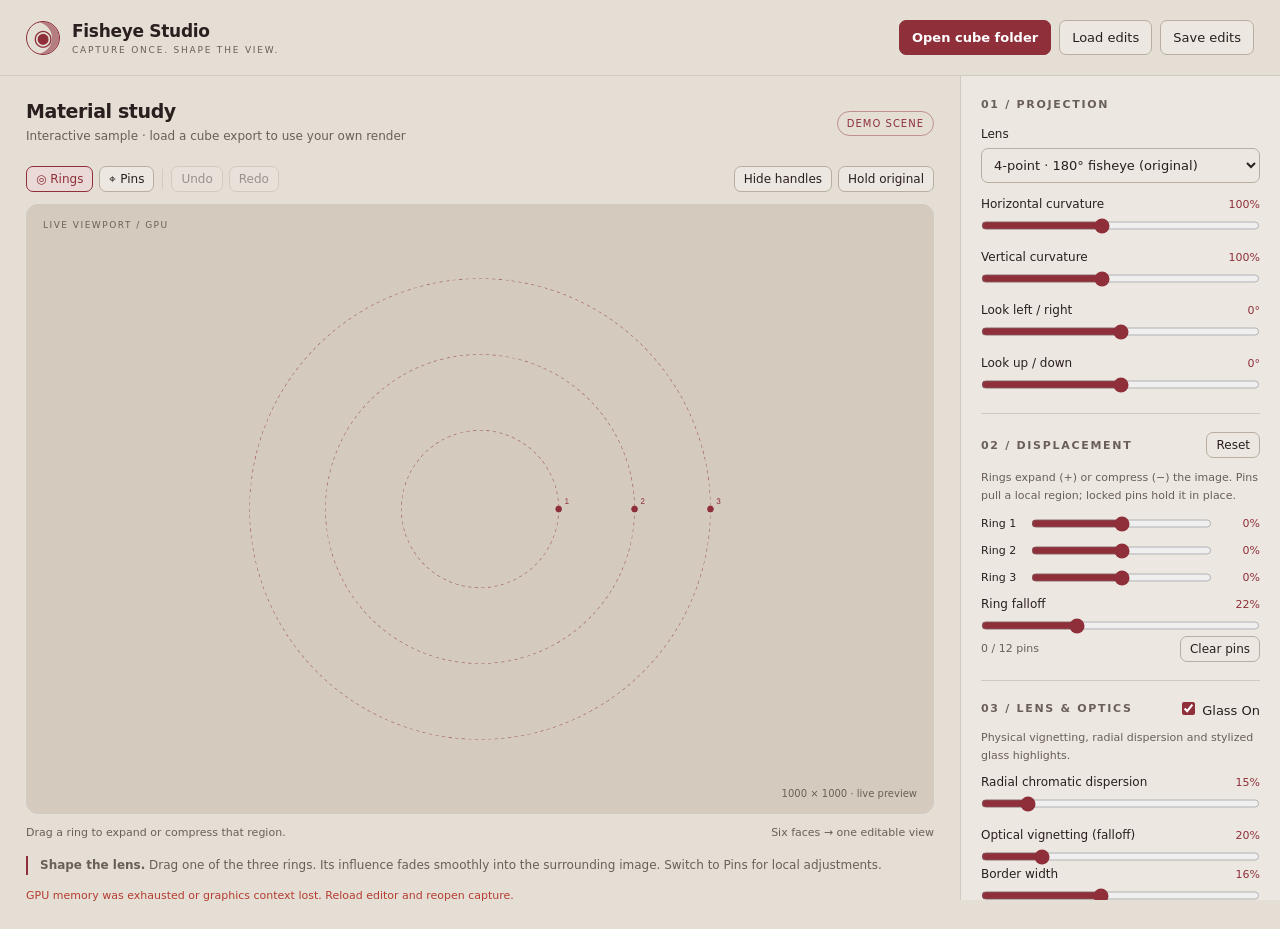
==== commit ffef6d44: "Shared Greige + Pomegranate palette for the site and both tools - theme.css: one palette (light + da" ====
--- a/editor.html
+++ b/editor.html
@@ -1,7 +1,8 @@
 <!doctype html>
 <html lang="en"><head><meta charset="utf-8"><meta name="viewport" content="width=device-width,initial-scale=1"><title>Fisheye Studio · cube export</title>
+<link rel="stylesheet" href="theme.css">
 <style>
-:root{color-scheme:dark;--bg:#151817;--panel:#1c201e;--line:#343b36;--muted:#9ba69e;--text:#eef2e9;--accent:#d5f596;--orange:#f5ae73}*{box-sizing:border-box}body{margin:0;background:var(--bg);color:var(--text);font:13px -apple-system,BlinkMacSystemFont,"Segoe UI",sans-serif}button,select,input{font:inherit}button,select{background:#292f2b;border:1px solid #414a42;color:var(--text);border-radius:7px;padding:9px 12px;cursor:pointer}button:hover{background:#374234}button:disabled{opacity:.4;cursor:default}button.primary{background:var(--accent);color:#1c2915;border-color:var(--accent);font-weight:650}button.active{border-color:var(--accent);color:var(--accent);background:#303b25}button.small{padding:5px 9px;font-size:12px}header{height:76px;display:flex;align-items:center;justify-content:space-between;padding:0 26px;border-bottom:1px solid var(--line);gap:16px}.brand{display:flex;align-items:center;gap:12px}.logo{width:34px;height:34px;border:1px solid var(--accent);border-radius:50%;box-shadow:inset -7px 0 0 #748a4c;display:grid;place-items:center;color:var(--accent);font-size:22px}.brand h1{font-size:17px;letter-spacing:-.3px;margin:0 0 4px}.eyebrow{text-transform:uppercase;letter-spacing:1.8px;font-size:9px;color:var(--muted)}.actions{display:flex;gap:8px;align-items:center}.workspace{display:grid;grid-template-columns:minmax(400px,1fr) 320px;min-height:calc(100vh - 76px)}main{min-width:0;padding:24px 26px}.projectline{display:flex;justify-content:space-between;align-items:center;margin-bottom:20px}.projectline h2{margin:0 0 5px;font-size:19px;font-weight:550;letter-spacing:-.4px}.subtle{color:var(--muted);font-size:12px;line-height:1.6}.badge{font-size:10px;text-transform:uppercase;letter-spacing:1px;padding:6px 9px;border:1px solid #536448;border-radius:20px;color:var(--accent);white-space:nowrap}.toolbar{display:flex;align-items:center;justify-content:space-between;gap:8px;margin-bottom:12px}.toolset{display:flex;gap:6px;align-items:center;flex-wrap:wrap}.stage{height:calc(100vh - 290px);min-height:340px;max-height:850px;background:radial-gradient(ellipse at center,#272e28,#111512 75%);border:1px solid var(--line);border-radius:12px;position:relative;display:flex;align-items:center;justify-content:center;overflow:hidden}.view{position:relative;max-width:100%;max-height:100%;touch-action:none}.view canvas{display:block;width:100%;height:100%}#overlay{position:absolute;inset:0;cursor:crosshair}.stage-label{position:absolute;top:15px;left:16px;font-size:9px;letter-spacing:1.5px;color:#97a491;pointer-events:none}.stage-corner{position:absolute;bottom:14px;right:16px;color:#859280;font-size:10px;pointer-events:none}.viewport-footer{display:flex;justify-content:space-between;gap:12px;padding-top:12px;color:var(--muted);font-size:11px}.instruction{margin-top:17px;border-left:2px solid var(--accent);padding-left:12px;line-height:1.6;color:#b9c4b8;font-size:12px}aside{border-left:1px solid var(--line);background:var(--panel);padding:22px 20px;max-height:calc(100vh - 76px);overflow:auto}section{border-bottom:1px solid var(--line);padding-bottom:18px;margin-bottom:18px}section:last-child{border:0}h3{margin:0 0 16px;font-size:11px;text-transform:uppercase;letter-spacing:1.7px;color:#c7d1c3}.control{margin-bottom:14px}.control:last-child{margin-bottom:0}.label{display:flex;align-items:center;justify-content:space-between;margin-bottom:7px;font-size:12px;color:#ccd5c8}.label output{color:var(--accent);font-variant-numeric:tabular-nums;font-size:11px}input[type=range]{width:100%;accent-color:var(--accent);height:15px;margin:0;cursor:ew-resize}select{width:100%;padding:8px}input[type=number]{background:#101511;border:1px solid #414a42;border-radius:5px;padding:7px;color:var(--text);width:88px}input[type=checkbox]{accent-color:var(--accent)}.row{display:flex;align-items:center;gap:8px}.row.spread{justify-content:space-between}.btn-group{display:flex;gap:4px;margin-top:6px}.btn-group button{flex:1;padding:5px 8px;font-size:11px}.ringrow{display:grid;grid-template-columns:42px 1fr 40px;gap:8px;align-items:center;margin:12px 0;font-size:11px}.ringrow output{text-align:right;color:var(--accent)}.pinbox{background:#131914;border:1px solid #3c473a;border-radius:7px;padding:12px;margin-top:12px}.pinbox p{margin:0 0 12px}.pinbox[hidden]{display:none}.secondary{color:var(--muted);font-size:11px;line-height:1.6}.status{margin-top:12px;font-size:11px;color:#becdb6;line-height:1.6;overflow-wrap:anywhere}.status.error{color:#ffb099}.export{width:100%;margin-top:12px}.divider{width:1px;height:20px;background:var(--line);margin:0 2px}.notice{background:#2d3525;border:1px solid #52623e;border-radius:6px;padding:9px 12px;margin-bottom:15px;font-size:12px;line-height:1.6}.notice[hidden]{display:none}details summary{cursor:pointer;font-size:12px;color:var(--muted);padding:8px 0}details p{font-size:11px;line-height:1.7;color:var(--muted)}@media(max-width:900px){header{height:auto;padding:16px;align-items:flex-start;flex-wrap:wrap}.workspace{grid-template-columns:1fr}main{padding:18px}aside{max-height:none;border-left:0;border-top:1px solid var(--line);display:grid;grid-template-columns:1fr 1fr;gap:20px}.stage{height:55vh}.actions{flex-wrap:wrap}}@media(max-width:550px){aside{display:block}.toolbar{align-items:flex-start;flex-direction:column}.projectline{gap:12px}.actions button{font-size:11px;padding:8px}.stage{min-height:280px}.viewport-footer{flex-wrap:wrap}}
+:root{--bg:var(--lw-bg);--panel:var(--lw-panel);--line:var(--lw-line);--muted:var(--lw-muted);--text:var(--lw-ink);--accent:var(--lw-accent);--orange:var(--lw-scene-tint-b)}*{box-sizing:border-box}body{margin:0;background:var(--bg);color:var(--text);font:13px var(--lw-font-sans)}button,select,input{font:inherit}button,select{background:var(--lw-panel);border:1px solid var(--lw-line-strong);color:var(--text);border-radius:7px;padding:9px 12px;cursor:pointer}button:hover{background:var(--lw-surface)}button:disabled{opacity:.4;cursor:default}button.primary{background:var(--accent);color:var(--lw-on-accent);border-color:var(--accent);font-weight:650}button.active{border-color:var(--accent);color:var(--accent);background:var(--lw-accent-soft)}button.small{padding:5px 9px;font-size:12px}header{height:76px;display:flex;align-items:center;justify-content:space-between;padding:0 26px;border-bottom:1px solid var(--line);gap:16px}.brand{display:flex;align-items:center;gap:12px}.logo{width:34px;height:34px;border:1px solid var(--accent);border-radius:50%;box-shadow:inset -7px 0 0 color-mix(in srgb,var(--lw-accent) 55%,transparent);display:grid;place-items:center;color:var(--accent);font-size:22px}.brand h1{font-size:17px;letter-spacing:-.3px;margin:0 0 4px}.eyebrow{text-transform:uppercase;letter-spacing:1.8px;font-size:9px;color:var(--muted)}.actions{display:flex;gap:8px;align-items:center}.workspace{display:grid;grid-template-columns:minmax(400px,1fr) 320px;min-height:calc(100vh - 76px)}main{min-width:0;padding:24px 26px}.projectline{display:flex;justify-content:space-between;align-items:center;margin-bottom:20px}.projectline h2{margin:0 0 5px;font-size:19px;font-weight:550;letter-spacing:-.4px}.subtle{color:var(--muted);font-size:12px;line-height:1.6}.badge{font-size:10px;text-transform:uppercase;letter-spacing:1px;padding:6px 9px;border:1px solid color-mix(in srgb,var(--lw-accent) 45%,transparent);border-radius:20px;color:var(--accent);white-space:nowrap}.toolbar{display:flex;align-items:center;justify-content:space-between;gap:8px;margin-bottom:12px}.toolset{display:flex;gap:6px;align-items:center;flex-wrap:wrap}.stage{height:calc(100vh - 290px);min-height:340px;max-height:850px;background:var(--lw-stage);border:1px solid var(--line);border-radius:12px;position:relative;display:flex;align-items:center;justify-content:center;overflow:hidden}.view{position:relative;max-width:100%;max-height:100%;touch-action:none}.view canvas{display:block;width:100%;height:100%}#overlay{position:absolute;inset:0;cursor:crosshair}.stage-label{position:absolute;top:15px;left:16px;font-size:9px;letter-spacing:1.5px;color:var(--lw-muted);pointer-events:none}.stage-corner{position:absolute;bottom:14px;right:16px;color:var(--lw-muted);font-size:10px;pointer-events:none}.viewport-footer{display:flex;justify-content:space-between;gap:12px;padding-top:12px;color:var(--muted);font-size:11px}.instruction{margin-top:17px;border-left:2px solid var(--accent);padding-left:12px;line-height:1.6;color:var(--lw-muted);font-size:12px}aside{border-left:1px solid var(--line);background:var(--panel);padding:22px 20px;max-height:calc(100vh - 76px);overflow:auto}section{border-bottom:1px solid var(--line);padding-bottom:18px;margin-bottom:18px}section:last-child{border:0}h3{margin:0 0 16px;font-size:11px;text-transform:uppercase;letter-spacing:1.7px;color:var(--lw-muted)}.control{margin-bottom:14px}.control:last-child{margin-bottom:0}.label{display:flex;align-items:center;justify-content:space-between;margin-bottom:7px;font-size:12px;color:var(--lw-ink)}.label output{color:var(--accent);font-variant-numeric:tabular-nums;font-size:11px}input[type=range]{width:100%;accent-color:var(--accent);height:15px;margin:0;cursor:ew-resize}select{width:100%;padding:8px}input[type=number]{background:var(--lw-paper);border:1px solid var(--lw-line-strong);border-radius:5px;padding:7px;color:var(--text);width:88px}input[type=checkbox]{accent-color:var(--accent)}.row{display:flex;align-items:center;gap:8px}.row.spread{justify-content:space-between}.btn-group{display:flex;gap:4px;margin-top:6px}.btn-group button{flex:1;padding:5px 8px;font-size:11px}.ringrow{display:grid;grid-template-columns:42px 1fr 40px;gap:8px;align-items:center;margin:12px 0;font-size:11px}.ringrow output{text-align:right;color:var(--accent)}.pinbox{background:var(--lw-panel);border:1px solid var(--lw-line);border-radius:7px;padding:12px;margin-top:12px}.pinbox p{margin:0 0 12px}.pinbox[hidden]{display:none}.secondary{color:var(--muted);font-size:11px;line-height:1.6}.status{margin-top:12px;font-size:11px;color:var(--lw-muted);line-height:1.6;overflow-wrap:anywhere}.status.error{color:var(--lw-danger)}.export{width:100%;margin-top:12px}.divider{width:1px;height:20px;background:var(--line);margin:0 2px}.notice{background:var(--lw-accent-soft);border:1px solid color-mix(in srgb,var(--lw-accent) 40%,transparent);border-radius:6px;padding:9px 12px;margin-bottom:15px;font-size:12px;line-height:1.6}.notice[hidden]{display:none}details summary{cursor:pointer;font-size:12px;color:var(--muted);padding:8px 0}details p{font-size:11px;line-height:1.7;color:var(--muted)}@media(max-width:900px){header{height:auto;padding:16px;align-items:flex-start;flex-wrap:wrap}.workspace{grid-template-columns:1fr}main{padding:18px}aside{max-height:none;border-left:0;border-top:1px solid var(--line);display:grid;grid-template-columns:1fr 1fr;gap:20px}.stage{height:55vh}.actions{flex-wrap:wrap}}@media(max-width:550px){aside{display:block}.toolbar{align-items:flex-start;flex-direction:column}.projectline{gap:12px}.actions button{font-size:11px;padding:8px}.stage{min-height:280px}.viewport-footer{flex-wrap:wrap}}
 </style></head><body>
 <header><div class="brand"><div class="logo">◉</div><div><h1>Fisheye Studio</h1><div class="eyebrow">Capture once. Shape the view.</div></div></div><div class="actions"><button id="openFolder" class="primary">Open cube folder</button><button id="loadEdit">Load edits</button><button id="saveEdit">Save edits</button></div></header>
 <input id="folderInput" type="file" webkitdirectory multiple hidden><input id="editInput" type="file" accept=".json,application/json" hidden>
@@ -56,6 +57,7 @@
 uniform int mode;uniform vec2 stretch;uniform float thMax,kappa,panoHeight,tangent,yaw,pitch,focal;
 uniform bool demo,original,glassOn,transparent,bicubic;
 uniform vec3 rings;uniform float ringSpread;
+uniform vec3 demoSkyA,demoSkyB,demoGroundA,demoGroundB,demoTintA,demoTintB;
 uniform int pinCount;uniform vec4 pins[12];uniform vec2 pinProps[12];
 uniform float radialChroma,vignette,glassWidth,refraction,shine,glow,angle,softness,chroma,darkness;
 uniform int ssaa;
@@ -99,12 +101,12 @@
 vec4 scene(vec3 d){
  float cy=cos(yaw),sy=sin(yaw),cp=cos(pitch),sp=sin(pitch);d=vec3(d.x,d.y*cp-d.z*sp,d.y*sp+d.z*cp);d=vec3(d.x*cy+d.z*sy,d.y,d.z*cy-d.x*sy);
  if(demo){
-  vec3 base=mix(vec3(.075,.10,.08),vec3(.36,.43,.32),.5+.5*d.y);float closest=1000.;vec3 result=base;
-  if(d.y<-.02){float t=-2.5/d.y;vec3 p=d*t;float grid=step(.96,fract(p.x*.35))+step(.96,fract(p.z*.35));result=mix(vec3(.18,.23,.17),vec3(.27,.33,.23),min(1.,grid)*.5);closest=t;}
+  vec3 base=mix(demoSkyA,demoSkyB,.5+.5*d.y);float closest=1000.;vec3 result=base;
+  if(d.y<-.02){float t=-2.5/d.y;vec3 p=d*t;float grid=step(.96,fract(p.x*.35))+step(.96,fract(p.z*.35));result=mix(demoGroundA,demoGroundB,min(1.,grid)*.5);closest=t;}
   for(int i=0;i<13;i++){
    float fi=float(i),a=fi*2.39996;float z=1.-2.*(fi+.5)/13.;vec3 c=vec3(sqrt(1.-z*z)*cos(a),sqrt(1.-z*z)*sin(a),z)*5.;float radius=.9+.18*sin(fi*2.);
    float b=dot(d,c),disc=b*b-dot(c,c)+radius*radius;
-   if(disc>0.){float t=b-sqrt(disc);if(t>0.&&t<closest){closest=t;vec3 n=normalize(d*t-c);vec3 light=normalize(vec3(-.6,1.,.8));vec3 tint=mix(vec3(.46,.66,.24),vec3(.86,.47,.23),.5+.5*sin(fi*1.7));float diff=max(0.,dot(n,light));float spec=pow(max(0.,dot(reflect(-light,n),-d)),50.);float rim=pow(1.-max(0.,dot(n,-d)),3.);result=tint*(.19+.8*diff)+vec3(.95,.99,.83)*spec*.9+rim*.12;}}
+   if(disc>0.){float t=b-sqrt(disc);if(t>0.&&t<closest){closest=t;vec3 n=normalize(d*t-c);vec3 light=normalize(vec3(-.6,1.,.8));vec3 tint=mix(demoTintA,demoTintB,.5+.5*sin(fi*1.7));float diff=max(0.,dot(n,light));float spec=pow(max(0.,dot(reflect(-light,n),-d)),50.);float rim=pow(1.-max(0.,dot(n,-d)),3.);result=tint*(.19+.8*diff)+vec3(1.,.97,.95)*spec*.9+rim*.12;}}
   }return vec4(result,1);
  }
  vec3 a=abs(d);vec2 uv;vec4 c;
@@ -188,6 +190,14 @@
 function compile(type,src){const s=gl.createShader(type);gl.shaderSource(s,src);gl.compileShader(s);if(!gl.getShaderParameter(s,gl.COMPILE_STATUS))throw Error(gl.getShaderInfoLog(s));return s}
 let program;try{program=gl.createProgram();gl.attachShader(program,compile(gl.VERTEX_SHADER,vertex));gl.attachShader(program,compile(gl.FRAGMENT_SHADER,fragment));gl.linkProgram(program);if(!gl.getProgramParameter(program,gl.LINK_STATUS))throw Error(gl.getProgramInfoLog(program));gl.useProgram(program)}catch(e){status('The GPU could not start: '+e.message,true);throw e}
 const buffer=gl.createBuffer();gl.bindBuffer(gl.ARRAY_BUFFER,buffer);gl.bufferData(gl.ARRAY_BUFFER,new Float32Array([-1,-1,1,-1,-1,1,-1,1,1,-1,1,1]),gl.STATIC_DRAW);const pos=gl.getAttribLocation(program,'position');gl.enableVertexAttribArray(pos);gl.vertexAttribPointer(pos,2,gl.FLOAT,false,0,0);
+
+// ---- shared palette (theme.css) ----
+const LW_THEME={demoSkyA:'--lw-scene-sky-a',demoSkyB:'--lw-scene-sky-b',demoGroundA:'--lw-scene-ground-a',demoGroundB:'--lw-scene-ground-b',demoTintA:'--lw-scene-tint-a',demoTintB:'--lw-scene-tint-b'};
+function lwTok(n){return getComputedStyle(document.documentElement).getPropertyValue(n).trim()}
+function lwVec(hex){const m=/^#?([0-9a-f]{6})$/i.exec(hex||'');if(!m)return[.5,.5,.5];const n=parseInt(m[1],16);return[(n>>16&255)/255,(n>>8&255)/255,(n&255)/255]}
+let lwVals={};function lwRead(){for(const k in LW_THEME)lwVals[k]=lwVec(lwTok(LW_THEME[k]));lwVals.accent=lwTok('--lw-accent')||'#8E2F3A';lwVals.accentHover=lwTok('--lw-accent-hover')||'#6E2029'}
+function lwApplyTheme(){for(const k in LW_THEME)gl.uniform3fv(loc(k),lwVals[k])}
+lwRead();
 const locations={};function loc(n){return locations[n]??(locations[n]=gl.getUniformLocation(program,n))}function f(n,v){gl.uniform1f(loc(n),v)}function i(n,v){gl.uniform1i(loc(n),v)}
 for(let j=0;j<6;j++){const t=gl.createTexture();textures.push(t);gl.activeTexture(gl.TEXTURE0+j);gl.bindTexture(gl.TEXTURE_2D,t);gl.texImage2D(gl.TEXTURE_2D,0,gl.RGBA,1,1,0,gl.RGBA,gl.UNSIGNED_BYTE,new Uint8Array([0,0,0,255]));gl.texParameteri(gl.TEXTURE_2D,gl.TEXTURE_MIN_FILTER,gl.LINEAR);gl.texParameteri(gl.TEXTURE_2D,gl.TEXTURE_MAG_FILTER,gl.LINEAR);gl.texParameteri(gl.TEXTURE_2D,gl.TEXTURE_WRAP_S,gl.CLAMP_TO_EDGE);gl.texParameteri(gl.TEXTURE_2D,gl.TEXTURE_WRAP_T,gl.CLAMP_TO_EDGE);i(FACE_NAMES[j]+'Tex',j)}
 
@@ -222,7 +232,7 @@
  i('mode',ALL_MODES.indexOf(state.mode));f('thMax',c.th);f('kappa',c.k);f('panoHeight',state.panoHeight*Math.PI/180);f('focal',c.focal);f('tangent',tangent);
  f('yaw',state.yaw*Math.PI/180);f('pitch',state.pitch*Math.PI/180);i('demo',demo);i('original',compare);i('glassOn',state.glassEnabled);i('transparent',state.transparent);
  i('bicubic',state.bicubicFiltering);i('ssaa',samples);f('radialChroma',state.radialChroma);f('vignette',state.vignette);
- gl.uniform3fv(loc('rings'),state.rings);f('ringSpread',state.ringSpread);i('pinCount',state.pins.length);
+ lwApplyTheme();gl.uniform3fv(loc('rings'),state.rings);f('ringSpread',state.ringSpread);i('pinCount',state.pins.length);
  const ps=new Float32Array(48),pp=new Float32Array(24);state.pins.forEach((p,j)=>{ps.set([p.x,p.y,p.tx,p.ty],j*4);pp.set([p.radius,p.locked?1:0],j*2)});
  gl.uniform4fv(loc('pins[0]'),ps);gl.uniform2fv(loc('pinProps[0]'),pp);
  for(const n of ['glassWidth','refraction','shine','glow','softness','chroma','darkness'])f(n,state[n]);f('angle',state.angle*Math.PI/180);
@@ -250,8 +260,8 @@
  const w=overlay.width,h=overlay.height,line=Math.max(1,w/850);ctx.lineWidth=line;const pt=(x,y)=>[(x+1)*w/2,(1-y)*h/2];
  if(tool==='rings'){
   for(let j=0;j<3;j++){
-   const r=.28+j*.27+state.rings[j];ctx.strokeStyle=j===dragging?.index?'#fff':'#d5f59699';ctx.setLineDash([line*5,line*5]);ctx.beginPath();
-   ctx.ellipse(w/2,h/2,r*w/2,r*h/2,0,0,Math.PI*2);ctx.stroke();ctx.setLineDash([]);const x=w/2+r*w/2,y=h/2;ctx.fillStyle='#d5f596';
+   const r=.28+j*.27+state.rings[j];ctx.strokeStyle=j===dragging?.index?lwVals.accentHover:lwVals.accent+'99';ctx.setLineDash([line*5,line*5]);ctx.beginPath();
+   ctx.ellipse(w/2,h/2,r*w/2,r*h/2,0,0,Math.PI*2);ctx.stroke();ctx.setLineDash([]);const x=w/2+r*w/2,y=h/2;ctx.fillStyle=lwVals.accent;
    ctx.beginPath();ctx.arc(x,y,5*line,0,7);ctx.fill();ctx.font=`${12*line}px sans-serif`;ctx.fillText(String(j+1),x+9*line,y-8*line);
   }
  }
@@ -259,7 +269,7 @@
   const a=pt(p.x,p.y),b=pt(p.tx,p.ty);ctx.strokeStyle=p.locked?'#a4b5c8':'#f5ae73';ctx.fillStyle=ctx.strokeStyle;
   if(j===selectedPin){ctx.globalAlpha=.25;ctx.beginPath();ctx.ellipse(...b,p.radius*w/2,p.radius*h/2,0,0,7);ctx.stroke();ctx.globalAlpha=1}
   ctx.beginPath();ctx.moveTo(...a);ctx.lineTo(...b);ctx.stroke();ctx.beginPath();ctx.arc(...a,3*line,0,7);ctx.stroke();ctx.beginPath();ctx.arc(...b,6*line,0,7);ctx.fill();
-  ctx.fillStyle='#121812';ctx.font=`bold ${9*line}px sans-serif`;ctx.textAlign='center';ctx.textBaseline='middle';ctx.fillText(p.locked?'×':String(j+1),...b);
+  ctx.fillStyle='#1D1817';ctx.font=`bold ${9*line}px sans-serif`;ctx.textAlign='center';ctx.textBaseline='middle';ctx.fillText(p.locked?'×':String(j+1),...b);
   ctx.textAlign='left';ctx.textBaseline='alphabetic';
  });
 }
@@ -480,4 +490,6 @@
 
 canvas.addEventListener('webglcontextlost',e=>{e.preventDefault();busy=true;status('GPU memory was exhausted or graphics context lost. Reload editor and reopen capture.',true)});
 sync();schedule();
+
+if(window.matchMedia)matchMedia('(prefers-color-scheme: dark)').addEventListener('change',()=>{lwRead();try{schedule();drawOverlay()}catch(e){}});
 </script></body></html>
--- a/theme.css
+++ b/theme.css
@@ -0,0 +1,94 @@
+/*
+  landonwarnecke.com — shared palette (Greige + Pomegranate)
+
+  This one file colors the portfolio (index.html), Fisheye Studio (fisheye.html, editor.html,
+  fisheye-demo.js) and Perspective Studio (perspective-studio/). Change a value here, push,
+  and all three update. The portfolio always uses the light set; the tools switch to the dark
+  set when the visitor's system is in dark mode (or when a tool sets data-theme="dark").
+
+  Perspective Studio's drawing colors (VP1/VP2 rays, guides) are functional and are NOT
+  controlled here, by design.
+*/
+:root {
+  color-scheme: light;
+  /* surfaces */
+  --lw-bg: #E4DED5;          /* page background (greige) */
+  --lw-surface: #D4CBBE;     /* cards, canvas surround */
+  --lw-panel: #ECE7E0;       /* side panels, drawers */
+  --lw-paper: #FFFFFF;       /* drawing paper / inputs */
+  --lw-stage: #D4CBBE;       /* tool viewport background */
+  /* text + lines */
+  --lw-ink: #2A1F1E;
+  --lw-muted: #6A5F58;
+  --lw-line: #D2CABF;
+  --lw-line-strong: #B9AEA1;
+  /* accent (pomegranate) */
+  --lw-accent: #8E2F3A;
+  --lw-accent-hover: #6E2029;
+  --lw-on-accent: #FFFFFF;
+  --lw-accent-soft: #EBD9D7;
+  --lw-danger: #B43C2F;
+  /* 3D demo scenes (Fisheye Studio) */
+  --lw-scene-sky-a: #CFC6B8;
+  --lw-scene-sky-b: #F1ECE5;
+  --lw-scene-ground-a: #C2B7A8;
+  --lw-scene-ground-b: #A99C8C;
+  --lw-scene-tint-a: #8E2F3A;
+  --lw-scene-tint-b: #C49A6C;
+  --lw-scene-void: #D4CBBE;
+  /* type */
+  --lw-font-sans: Manrope, system-ui, sans-serif;
+  --lw-font-mono: "IBM Plex Mono", ui-monospace, Menlo, monospace;
+}
+
+@media (prefers-color-scheme: dark) {
+  :root:not([data-theme="light"]) {
+    color-scheme: dark;
+    --lw-bg: #1D1817;
+    --lw-surface: #2A2321;
+    --lw-panel: #241E1C;
+    --lw-paper: #FFFFFF;
+    --lw-stage: #141010;
+    --lw-ink: #EFE8E1;
+    --lw-muted: #B3A79E;
+    --lw-line: #3A3230;
+    --lw-line-strong: #554A45;
+    --lw-accent: #D9737E;
+    --lw-accent-hover: #E58C95;
+    --lw-on-accent: #1D1817;
+    --lw-accent-soft: #4A2A2E;
+    --lw-danger: #EF7B6C;
+    --lw-scene-sky-a: #141010;
+    --lw-scene-sky-b: #3A302D;
+    --lw-scene-ground-a: #2A2321;
+    --lw-scene-ground-b: #4A3E3A;
+    --lw-scene-tint-a: #D9737E;
+    --lw-scene-tint-b: #C9A27A;
+    --lw-scene-void: #141010;
+  }
+}
+
+:root[data-theme="dark"] {
+  color-scheme: dark;
+  --lw-bg: #1D1817;
+  --lw-surface: #2A2321;
+  --lw-panel: #241E1C;
+  --lw-paper: #FFFFFF;
+  --lw-stage: #141010;
+  --lw-ink: #EFE8E1;
+  --lw-muted: #B3A79E;
+  --lw-line: #3A3230;
+  --lw-line-strong: #554A45;
+  --lw-accent: #D9737E;
+  --lw-accent-hover: #E58C95;
+  --lw-on-accent: #1D1817;
+  --lw-accent-soft: #4A2A2E;
+  --lw-danger: #EF7B6C;
+  --lw-scene-sky-a: #141010;
+  --lw-scene-sky-b: #3A302D;
+  --lw-scene-ground-a: #2A2321;
+  --lw-scene-ground-b: #4A3E3A;
+  --lw-scene-tint-a: #D9737E;
+  --lw-scene-tint-b: #C9A27A;
+  --lw-scene-void: #141010;
+}
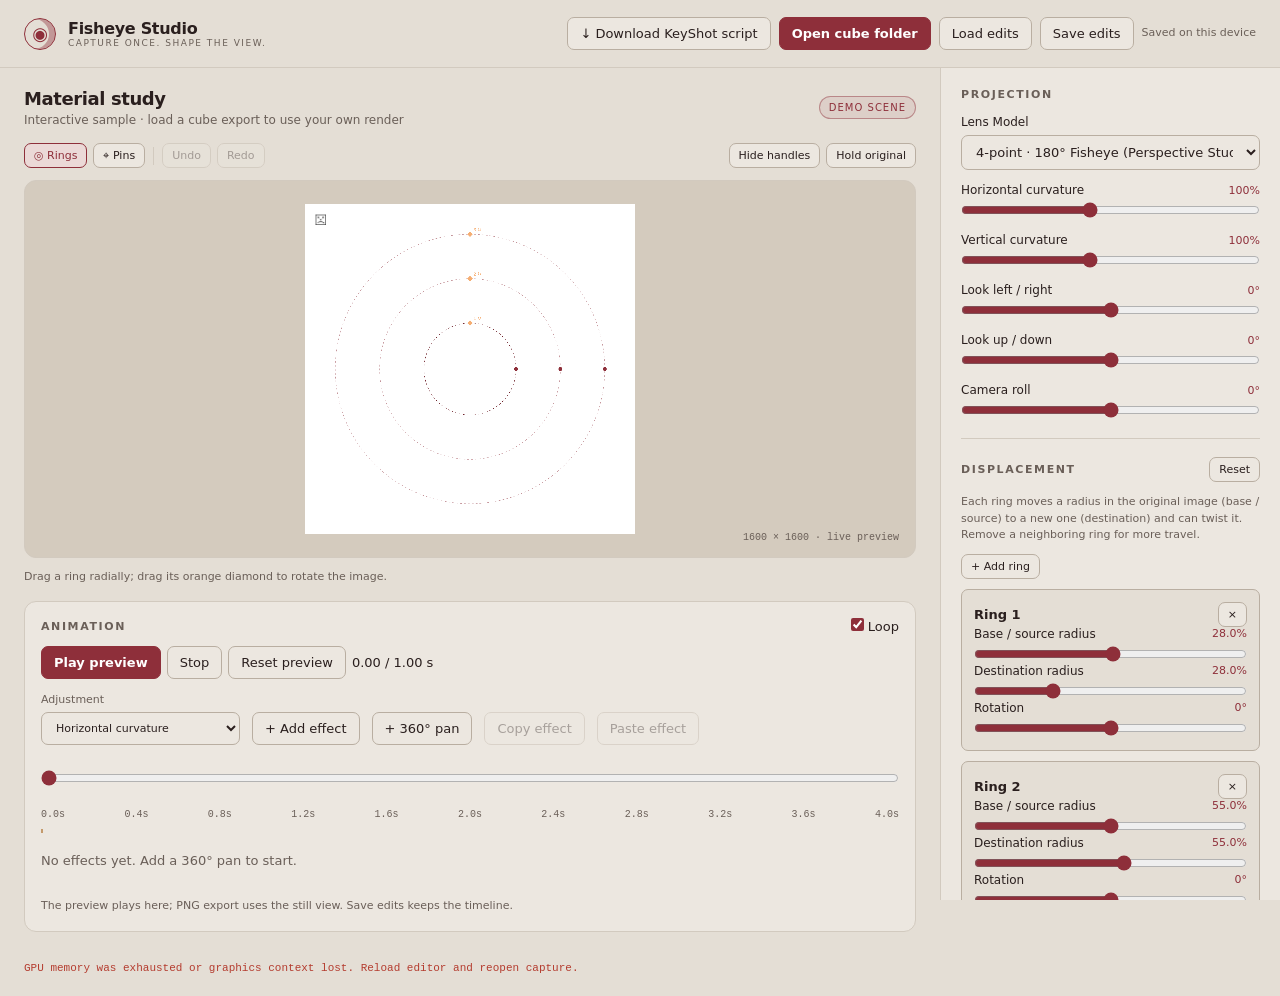
==== commit 108e95a9: "Fisheye Studio: new animation timeline and KeyShot script download, in the site palette - _src/fishe" ====
--- a/editor.html
+++ b/editor.html
@@ -1,50 +1,553 @@
 <!doctype html>
-<html lang="en"><head><meta charset="utf-8"><meta name="viewport" content="width=device-width,initial-scale=1"><title>Fisheye Studio · cube export</title>
-<link rel="stylesheet" href="theme.css">
-<style>
-:root{--bg:var(--lw-bg);--panel:var(--lw-panel);--line:var(--lw-line);--muted:var(--lw-muted);--text:var(--lw-ink);--accent:var(--lw-accent);--orange:var(--lw-scene-tint-b)}*{box-sizing:border-box}body{margin:0;background:var(--bg);color:var(--text);font:13px var(--lw-font-sans)}button,select,input{font:inherit}button,select{background:var(--lw-panel);border:1px solid var(--lw-line-strong);color:var(--text);border-radius:7px;padding:9px 12px;cursor:pointer}button:hover{background:var(--lw-surface)}button:disabled{opacity:.4;cursor:default}button.primary{background:var(--accent);color:var(--lw-on-accent);border-color:var(--accent);font-weight:650}button.active{border-color:var(--accent);color:var(--accent);background:var(--lw-accent-soft)}button.small{padding:5px 9px;font-size:12px}header{height:76px;display:flex;align-items:center;justify-content:space-between;padding:0 26px;border-bottom:1px solid var(--line);gap:16px}.brand{display:flex;align-items:center;gap:12px}.logo{width:34px;height:34px;border:1px solid var(--accent);border-radius:50%;box-shadow:inset -7px 0 0 color-mix(in srgb,var(--lw-accent) 55%,transparent);display:grid;place-items:center;color:var(--accent);font-size:22px}.brand h1{font-size:17px;letter-spacing:-.3px;margin:0 0 4px}.eyebrow{text-transform:uppercase;letter-spacing:1.8px;font-size:9px;color:var(--muted)}.actions{display:flex;gap:8px;align-items:center}.workspace{display:grid;grid-template-columns:minmax(400px,1fr) 320px;min-height:calc(100vh - 76px)}main{min-width:0;padding:24px 26px}.projectline{display:flex;justify-content:space-between;align-items:center;margin-bottom:20px}.projectline h2{margin:0 0 5px;font-size:19px;font-weight:550;letter-spacing:-.4px}.subtle{color:var(--muted);font-size:12px;line-height:1.6}.badge{font-size:10px;text-transform:uppercase;letter-spacing:1px;padding:6px 9px;border:1px solid color-mix(in srgb,var(--lw-accent) 45%,transparent);border-radius:20px;color:var(--accent);white-space:nowrap}.toolbar{display:flex;align-items:center;justify-content:space-between;gap:8px;margin-bottom:12px}.toolset{display:flex;gap:6px;align-items:center;flex-wrap:wrap}.stage{height:calc(100vh - 290px);min-height:340px;max-height:850px;background:var(--lw-stage);border:1px solid var(--line);border-radius:12px;position:relative;display:flex;align-items:center;justify-content:center;overflow:hidden}.view{position:relative;max-width:100%;max-height:100%;touch-action:none}.view canvas{display:block;width:100%;height:100%}#overlay{position:absolute;inset:0;cursor:crosshair}.stage-label{position:absolute;top:15px;left:16px;font-size:9px;letter-spacing:1.5px;color:var(--lw-muted);pointer-events:none}.stage-corner{position:absolute;bottom:14px;right:16px;color:var(--lw-muted);font-size:10px;pointer-events:none}.viewport-footer{display:flex;justify-content:space-between;gap:12px;padding-top:12px;color:var(--muted);font-size:11px}.instruction{margin-top:17px;border-left:2px solid var(--accent);padding-left:12px;line-height:1.6;color:var(--lw-muted);font-size:12px}aside{border-left:1px solid var(--line);background:var(--panel);padding:22px 20px;max-height:calc(100vh - 76px);overflow:auto}section{border-bottom:1px solid var(--line);padding-bottom:18px;margin-bottom:18px}section:last-child{border:0}h3{margin:0 0 16px;font-size:11px;text-transform:uppercase;letter-spacing:1.7px;color:var(--lw-muted)}.control{margin-bottom:14px}.control:last-child{margin-bottom:0}.label{display:flex;align-items:center;justify-content:space-between;margin-bottom:7px;font-size:12px;color:var(--lw-ink)}.label output{color:var(--accent);font-variant-numeric:tabular-nums;font-size:11px}input[type=range]{width:100%;accent-color:var(--accent);height:15px;margin:0;cursor:ew-resize}select{width:100%;padding:8px}input[type=number]{background:var(--lw-paper);border:1px solid var(--lw-line-strong);border-radius:5px;padding:7px;color:var(--text);width:88px}input[type=checkbox]{accent-color:var(--accent)}.row{display:flex;align-items:center;gap:8px}.row.spread{justify-content:space-between}.btn-group{display:flex;gap:4px;margin-top:6px}.btn-group button{flex:1;padding:5px 8px;font-size:11px}.ringrow{display:grid;grid-template-columns:42px 1fr 40px;gap:8px;align-items:center;margin:12px 0;font-size:11px}.ringrow output{text-align:right;color:var(--accent)}.pinbox{background:var(--lw-panel);border:1px solid var(--lw-line);border-radius:7px;padding:12px;margin-top:12px}.pinbox p{margin:0 0 12px}.pinbox[hidden]{display:none}.secondary{color:var(--muted);font-size:11px;line-height:1.6}.status{margin-top:12px;font-size:11px;color:var(--lw-muted);line-height:1.6;overflow-wrap:anywhere}.status.error{color:var(--lw-danger)}.export{width:100%;margin-top:12px}.divider{width:1px;height:20px;background:var(--line);margin:0 2px}.notice{background:var(--lw-accent-soft);border:1px solid color-mix(in srgb,var(--lw-accent) 40%,transparent);border-radius:6px;padding:9px 12px;margin-bottom:15px;font-size:12px;line-height:1.6}.notice[hidden]{display:none}details summary{cursor:pointer;font-size:12px;color:var(--muted);padding:8px 0}details p{font-size:11px;line-height:1.7;color:var(--muted)}@media(max-width:900px){header{height:auto;padding:16px;align-items:flex-start;flex-wrap:wrap}.workspace{grid-template-columns:1fr}main{padding:18px}aside{max-height:none;border-left:0;border-top:1px solid var(--line);display:grid;grid-template-columns:1fr 1fr;gap:20px}.stage{height:55vh}.actions{flex-wrap:wrap}}@media(max-width:550px){aside{display:block}.toolbar{align-items:flex-start;flex-direction:column}.projectline{gap:12px}.actions button{font-size:11px;padding:8px}.stage{min-height:280px}.viewport-footer{flex-wrap:wrap}}
-</style></head><body>
-<header><div class="brand"><div class="logo">◉</div><div><h1>Fisheye Studio</h1><div class="eyebrow">Capture once. Shape the view.</div></div></div><div class="actions"><button id="openFolder" class="primary">Open cube folder</button><button id="loadEdit">Load edits</button><button id="saveEdit">Save edits</button></div></header>
-<input id="folderInput" type="file" webkitdirectory multiple hidden><input id="editInput" type="file" accept=".json,application/json" hidden>
-<div class="workspace"><main><div class="projectline"><div><h2 id="projectName">Material study</h2><div class="subtle" id="projectMeta">Interactive sample · load a cube export to use your own render</div></div><span class="badge" id="sourceBadge">Demo scene</span></div><div id="notice" class="notice" hidden></div>
-<div class="toolbar"><div class="toolset"><button class="small active" id="toolRings">◎ Rings</button><button class="small" id="toolPins">⌖ Pins</button><span class="divider"></span><button class="small" id="undo" title="Undo (⌘/Ctrl Z)">Undo</button><button class="small" id="redo" title="Redo (⌘/Ctrl Shift Z)">Redo</button></div><div class="toolset"><button class="small" id="handles">Hide handles</button><button class="small" id="compare" title="Press and hold to see the unedited projection">Hold original</button></div></div>
-<div class="stage" id="stage"><div class="stage-label">LIVE VIEWPORT / GPU</div><div class="view" id="view"><canvas id="render"></canvas><canvas id="overlay" aria-label="Interactive fisheye viewport. Rings: drag a ring. Pins: click to add, drag to move. Pin controls are also available in the sidebar."></canvas></div><div class="stage-corner" id="previewInfo">900 px preview</div></div>
-<div class="viewport-footer"><span id="toolHint">Drag a ring to expand or compress that region.</span><span id="renderInfo">Six faces → one editable view</span></div><div class="instruction" id="instruction"><strong>Shape the lens.</strong> Drag one of the three rings. Its influence fades smoothly into the surrounding image. Switch to Pins for local adjustments.</div><div id="status" class="status" role="status">Ready. All processing stays on this computer.</div>
-</main><aside>
-<section><h3>01 / Projection</h3><div class="control"><label class="label" for="mode">Lens</label><select id="mode">
-<option value="4pt">4-point · 180° fisheye (original)</option>
-<option value="5pt">5-point · variable coverage (original)</option>
-<option value="6pt">6-point · whole sphere (original)</option>
-<option value="pano">360° panorama (original)</option>
-<option value="equisolid">Equisolid · standard photographic lens</option>
-<option value="stereographic">Stereographic · conformal action cam</option>
-<option value="equidistant">Equidistant · dome master</option>
-<option value="orthographic">Orthographic · hemisphere map</option>
-</select></div>
-<div id="projectionControls"></div></section>
-<section><div class="row spread"><h3 style="margin:0">02 / Displacement</h3><button class="small" id="resetWarp">Reset</button></div><p class="secondary">Rings expand (+) or compress (−) the image. Pins pull a local region; locked pins hold it in place.</p><div id="ringControls"></div><div id="warpControls"></div><div class="row spread"><span id="pinCount" class="secondary">0 / 12 pins</span><button id="clearPins" class="small">Clear pins</button></div>
-<div id="pinbox" class="pinbox" hidden><p id="pinTitle">Pin 1</p><div id="pinControls"></div><div class="row spread"><label><input id="pinLocked" type="checkbox"> Lock / anchor</label><button id="deletePin" class="small">Delete</button></div></div></section>
-<section><div class="row spread"><h3 style="margin:0">03 / Lens & Optics</h3><label title="Enable glass effects"><input id="glassEnabled" type="checkbox" checked> Glass On</label></div><p class="secondary">Physical vignetting, radial dispersion and stylized glass highlights.</p><div id="opticControls"></div><div id="glassControls"></div></section>
-<section><h3>04 / High-Quality Export</h3>
-<div class="row spread"><label for="exportWidth">Width (pixels)</label><input id="exportWidth" type="number" min="200" max="16000" step="100" value="3840"></div>
-<div class="btn-group"><button class="small" id="res2k">2K (2048)</button><button class="small" id="res4k">4K (3840)</button><button class="small" id="res6k">6K (6000)</button><button class="small" id="res8k">8K (8192)</button></div>
-<p id="exportDimensions" class="secondary"></p>
-<div class="control" style="margin-top:10px"><label class="label" for="exportSSAA">Anti-Aliasing (SSAA)<output id="ssaaLabel">2×2 (4×)</output></label>
-<select id="exportSSAA">
-<option value="1">1× · Standard (Fast export)</option>
-<option value="2" selected>2×2 SSAA · High Quality (4× subpixel)</option>
-<option value="3">3×3 SSAA · Studio Ultra (9× subpixel)</option>
-</select></div>
-<div class="row spread" style="margin:8px 0"><label class="secondary"><input id="bicubicFiltering" type="checkbox" checked> Sharp texture sampling (Bicubic)</label></div>
-<div class="row spread" style="margin-bottom:12px"><label class="secondary"><input id="transparent" type="checkbox" checked> Transparent outside lens rim</label></div>
-<button id="exportPNG" class="primary export">Export master PNG ↗</button>
-<details><summary>About this workflow</summary><p>Open a folder containing project.json and six face PNGs from cube export. Edits are saved as a small JSON file; keep it with your original cube capture. SSAA evaluates subpixel ray directions to eliminate aliasing and polygon edges. Final export samples the retained source textures, not the preview.</p><p>No uploads, external libraries, installation, or account required. Output is 8-bit PNG decoded locally by WebGL 2.</p></details></section>
-</aside></div>
+<html lang="en">
+<head>
+  <meta charset="utf-8">
+  <meta name="viewport" content="width=device-width, initial-scale=1">
+  <title>Fisheye Studio · Landon Warnecke</title>
+  <link rel="stylesheet" href="theme.css">
+  <style>
+    :root { --bg: var(--lw-bg); --panel: var(--lw-panel); --panel-elevated: var(--lw-surface); --line: var(--lw-line); --muted: var(--lw-muted); --text: var(--lw-ink); --accent: var(--lw-accent); --accent-glow: color-mix(in srgb, var(--lw-accent) 15%, transparent); --orange: var(--lw-scene-tint-b); }
+    * { box-sizing: border-box; margin: 0; padding: 0; }
+    body {
+      background: var(--bg);
+      color: var(--text);
+      font: 13px var(--lw-font-sans);
+      min-height: 100vh;
+      overflow-x: hidden;
+    }
+    button, select, input, .download-button { font: inherit; }
+    button, select, .download-button {
+      background: var(--lw-panel);
+      border: 1px solid var(--lw-line-strong);
+      color: var(--text);
+      border-radius: 7px;
+      padding: 8px 12px;
+      cursor: pointer;
+      transition: all 0.2s;
+    }
+    button:hover, .download-button:hover { background: var(--lw-surface); border-color: var(--lw-muted); }
+    .download-button { text-decoration: none; display: inline-flex; align-items: center; }
+    .download-button:focus-visible { outline: 2px solid var(--accent); outline-offset: 3px; }
+    button:disabled { opacity: 0.35; cursor: default; }
+    button.primary {
+      background: var(--accent);
+      color: var(--lw-on-accent);
+      border-color: var(--accent);
+      font-weight: 650;
+    }
+    button.primary:hover { opacity: 0.9; }
+    button.active {
+      border-color: var(--accent);
+      color: var(--accent);
+      background: var(--lw-accent-soft);
+    }
+    button.small { padding: 5px 9px; font-size: 11px; }
+
+    header {
+      height: 68px;
+      display: flex;
+      align-items: center;
+      justify-content: space-between;
+      padding: 0 24px;
+      border-bottom: 1px solid var(--line);
+      background: color-mix(in srgb, var(--lw-bg) 85%, transparent);
+      backdrop-filter: blur(12px);
+      position: sticky;
+      top: 0;
+      z-index: 100;
+      gap: 16px;
+    }
+    .brand { display: flex; align-items: center; gap: 12px; }
+    .logo {
+      width: 32px;
+      height: 32px;
+      border: 1.5px solid var(--accent);
+      border-radius: 50%;
+      box-shadow: inset -6px 0 0 color-mix(in srgb, var(--lw-accent) 40%, transparent);
+      display: grid;
+      place-items: center;
+      color: var(--accent);
+      font-size: 18px;
+    }
+    .brand h1 { font-size: 16px; letter-spacing: -0.3px; margin: 0; }
+    .eyebrow { text-transform: uppercase; letter-spacing: 1.5px; font-size: 9px; color: var(--muted); }
+    .actions { display: flex; gap: 8px; align-items: center; }
+
+    .workspace {
+      display: grid;
+      grid-template-columns: minmax(400px, 1fr) 340px;
+      min-height: calc(100vh - 68px);
+    }
+    main { min-width: 0; padding: 20px 24px; display: flex; flex-direction: column; }
+    
+    .projectline {
+      display: flex;
+      justify-content: space-between;
+      align-items: center;
+      margin-bottom: 16px;
+    }
+    .projectline h2 { margin: 0 0 4px; font-size: 18px; font-weight: 600; letter-spacing: -0.4px; }
+    .subtle { color: var(--muted); font-size: 12px; }
+    .badge {
+      font-size: 10px;
+      text-transform: uppercase;
+      letter-spacing: 1px;
+      padding: 5px 9px;
+      border: 1px solid color-mix(in srgb, var(--lw-accent) 45%, transparent);
+      border-radius: 20px;
+      color: var(--accent);
+      background: color-mix(in srgb, var(--lw-accent) 8%, transparent);
+      white-space: nowrap;
+    }
+
+    .toolbar {
+      display: flex;
+      align-items: center;
+      justify-content: space-between;
+      gap: 8px;
+      margin-bottom: 12px;
+    }
+    .toolset { display: flex; gap: 6px; align-items: center; flex-wrap: wrap; }
+    
+    .stage {
+      flex: 1;
+      min-height: 280px;
+      height: 42vh;
+      max-height: 520px;
+      flex: none;
+      background: var(--lw-stage);
+      border: 1px solid var(--line);
+      border-radius: 12px;
+      position: relative;
+      display: flex;
+      align-items: center;
+      justify-content: center;
+      overflow: hidden;
+    }
+    .stage.dragover { border-color: var(--accent); box-shadow: 0 0 20px var(--accent-glow); }
+    .view { position: relative; max-width: 100%; max-height: 100%; touch-action: none; }
+    .view canvas { display: block; width: 100%; height: 100%; }
+    #overlay { position: absolute; inset: 0; cursor: crosshair; }
+    .stage-label {
+      position: absolute;
+      top: 14px;
+      left: 16px;
+      font-size: 9px;
+      letter-spacing: 1.5px;
+      color: var(--lw-muted);
+      pointer-events: none;
+      font-family: var(--lw-font-mono);
+    }
+    .stage-corner {
+      position: absolute;
+      bottom: 14px;
+      right: 16px;
+      color: var(--lw-muted);
+      font-size: 10px;
+      pointer-events: none;
+      font-family: var(--lw-font-mono);
+    }
+
+    .viewport-footer {
+      display: flex;
+      justify-content: space-between;
+      gap: 12px;
+      padding-top: 12px;
+      color: var(--muted);
+      font-size: 11px;
+    }
+    .status {
+      margin-top: 10px;
+      font-size: 11px;
+      color: var(--lw-muted);
+      line-height: 1.5;
+      font-family: var(--lw-font-mono);
+    }
+    .status.error { color: var(--lw-danger); }
+
+    aside {
+      border-left: 1px solid var(--line);
+      background: var(--panel);
+      padding: 20px;
+      max-height: calc(100vh - 68px);
+      overflow-y: auto;
+    }
+    section {
+      border-bottom: 1px solid var(--line);
+      padding-bottom: 18px;
+      margin-bottom: 18px;
+    }
+    section:last-child { border: 0; }
+    h3 {
+      margin: 0 0 14px;
+      font-size: 11px;
+      text-transform: uppercase;
+      letter-spacing: 1.6px;
+      color: var(--lw-muted);
+    }
+    .control { margin-bottom: 13px; }
+    .control:last-child { margin-bottom: 0; }
+    .label {
+      display: flex;
+      align-items: center;
+      justify-content: space-between;
+      margin-bottom: 6px;
+      font-size: 12px;
+      color: var(--lw-ink);
+    }
+    .label output { color: var(--accent); font-variant-numeric: tabular-nums; font-size: 11px; }
+    input[type=range] { width: 100%; accent-color: var(--accent); height: 14px; cursor: ew-resize; margin: 0; }
+    select { width: 100%; padding: 8px 10px; }
+    input[type=number] {
+      background: var(--lw-bg);
+      border: 1px solid var(--lw-line-strong);
+      border-radius: 5px;
+      padding: 6px 8px;
+      color: var(--text);
+      width: 90px;
+    }
+    input[type=checkbox] { accent-color: var(--accent); }
+    .row { display: flex; align-items: center; gap: 8px; }
+    .row.spread { justify-content: space-between; }
+    .btn-group { display: flex; gap: 4px; margin-top: 6px; }
+    .btn-group button { flex: 1; padding: 5px 8px; font-size: 11px; }
+    .ringrow { display: grid; grid-template-columns: 46px 1fr 40px; gap: 8px; align-items: center; margin: 10px 0; font-size: 11px; }
+    .ringrow output { text-align: right; color: var(--accent); }
+    .pinbox { background: var(--lw-bg); border: 1px solid var(--lw-line-strong); border-radius: 7px; padding: 12px; margin-top: 10px; }
+    .pinbox p { margin: 0 0 10px; font-weight: 600; }
+    .pinbox[hidden] { display: none; }
+    .secondary { color: var(--muted); font-size: 11px; line-height: 1.5; }
+    .divider { width: 1px; height: 18px; background: var(--line); margin: 0 2px; }
+    .notice {
+      background: var(--lw-accent-soft);
+      border: 1px solid color-mix(in srgb, var(--lw-accent) 40%, transparent);
+      border-radius: 6px;
+      padding: 8px 12px;
+      margin-bottom: 14px;
+      font-size: 12px;
+      line-height: 1.5;
+    }
+    .notice[hidden] { display: none; }
+    details summary { cursor: pointer; font-size: 11px; color: var(--muted); padding: 6px 0; }
+    details p { font-size: 11px; line-height: 1.6; color: var(--muted); margin-top: 6px; }
+
+    @media (max-width: 900px) {
+      header { height: auto; min-height: 68px; flex-wrap: wrap; padding: 12px 16px; }
+      .actions { flex-wrap: wrap; }
+      .workspace { grid-template-columns: 1fr; }
+      aside { max-height: none; border-left: 0; border-top: 1px solid var(--line); }
+      .stage { height: 50vh; }
+    }
+  
+    .animation-panel { margin-top:18px; padding:16px; background:var(--panel); border:1px solid var(--line); border-radius:12px; }
+    .animation-panel h3 {margin:0;}
+    .animation-panel .row {gap:10px; flex-wrap:wrap;}
+    .animation-panel input[type=number] {width:84px;}
+    .animation-panel select {max-width:100%;}
+    .animation-fields[hidden] {display:none;}
+    .animation-fields {display:flex;gap:12px;flex-wrap:wrap;margin:14px 0;align-items:end;}
+    .animation-fields label {display:flex;flex-direction:column;gap:6px;color:var(--muted);font-size:11px;}
+    .timeline-scroll {overflow-x:auto;margin-top:12px;}
+    .timeline {min-width:540px;position:relative; padding-top:24px;}
+    .timeline-ruler {position:absolute;top:0;left:0;right:0;display:flex;justify-content:space-between;color:var(--muted);font:10px var(--lw-font-mono);}
+    .effect-track {height:46px;position:relative;border-bottom:1px solid var(--line);background:repeating-linear-gradient(90deg,transparent 0,transparent calc(10% - 1px),color-mix(in srgb, var(--lw-ink) 6%, transparent) calc(10% - 1px),color-mix(in srgb, var(--lw-ink) 6%, transparent) 10%);}
+    .effect-clip {position:absolute;top:5px;height:34px;min-width:18px;background:var(--lw-accent-soft);border:1px solid color-mix(in srgb, var(--lw-accent) 55%, transparent);border-radius:5px;touch-action:none;cursor:grab;display:flex;align-items:center;}
+    .effect-clip.selected {background:color-mix(in srgb, var(--lw-accent) 28%, var(--lw-accent-soft));border-color:var(--accent);}
+    .effect-name {padding:5px 12px;white-space:nowrap;overflow:hidden;text-overflow:ellipsis;font-size:11px;pointer-events:none;}
+    .trim-handle {position:absolute;top:0;width:9px;height:100%;cursor:ew-resize;touch-action:none;background:color-mix(in srgb, var(--lw-accent) 20%, transparent);}
+    .trim-handle.start {left:0;border-radius:4px 0 0 4px;}.trim-handle.end {right:0;border-radius:0 4px 4px 0;}
+    .effect-midpoint {position:absolute;left:50%;top:0;bottom:0;border-left:1px dashed var(--lw-accent);pointer-events:none;}
+    .timeline-playhead {position:absolute;top:20px;bottom:0;width:2px;background:var(--orange);pointer-events:none;z-index:2;}
+    #animationScrub {width:100%;margin:12px 0;}
+    #animationEmpty {padding:20px 0;color:var(--muted);}
+    .animation-panel button:focus-visible,.effect-clip:focus-visible {outline:2px solid var(--accent);outline-offset:3px;}
+    @media(max-width:700px){.animation-fields {gap:8px}.animation-panel {padding:12px}}
+  
+    section > .row.spread:first-child { margin-bottom: 12px; }
+</style>
+</head>
+<body>
+
+  <header>
+    <div class="brand">
+      <div class="logo">◉</div>
+      <div>
+        <h1>Fisheye Studio</h1>
+        <div class="eyebrow">Capture once. Shape the view.</div>
+      </div>
+    </div>
+    <div class="actions">
+      <a class="download-button" href="downloads/cube-export.py" download="cube export.py" title="Download cube export.py, import it in KeyShot’s Scripting window, then run it to capture your cube faces.">↓ Download KeyShot script</a>
+      <button id="openFolder" class="primary">Open cube folder</button>
+      <button id="loadEdit">Load edits</button>
+      <button id="saveEdit">Save edits</button>
+    </div>
+  </header>
+
+  <input id="folderInput" type="file" webkitdirectory multiple hidden>
+  <input id="editInput" type="file" accept=".json,application/json" hidden>
+
+  <div class="workspace">
+    <main>
+      <div class="projectline">
+        <div>
+          <h2 id="projectName">Material study</h2>
+          <div class="subtle" id="projectMeta">Interactive sample · load a cube export to use your own render</div>
+        </div>
+        <span class="badge" id="sourceBadge">Demo scene</span>
+      </div>
+
+      <div id="notice" class="notice" hidden></div>
+
+      <div class="toolbar">
+        <div class="toolset">
+          <button class="small active" id="toolRings">◎ Rings</button>
+          <button class="small" id="toolPins">⌖ Pins</button>
+          <span class="divider"></span>
+          <button class="small" id="undo" title="Undo (⌘/Ctrl Z)">Undo</button>
+          <button class="small" id="redo" title="Redo (⌘/Ctrl Shift Z)">Redo</button>
+        </div>
+        <div class="toolset">
+          <button class="small" id="handles">Hide handles</button>
+          <button class="small" id="compare" title="Press and hold to see the unedited projection">Hold original</button>
+        </div>
+      </div>
+
+      <div class="stage" id="stage">
+        
+        <div class="view" id="view">
+          <canvas id="render"></canvas>
+          <canvas id="overlay" aria-label="Interactive fisheye viewport. Drag rings or click to place pins."></canvas>
+        </div>
+        <div class="stage-corner" id="previewInfo">1000 px preview</div>
+      </div>
+
+      <div class="viewport-footer">
+        <span id="toolHint">Drag a ring radially; drag its orange diamond to rotate the image.</span>
+      </div>
+      <section class="animation-panel" aria-label="Animation timeline">
+        <div class="row spread"><h3>Animation</h3><label><input type="checkbox" id="animationLoop" checked> Loop</label></div>
+        <div class="toolset" style="margin-top:12px">
+          <button id="animationPlay" class="primary">Play preview</button><button id="animationStop">Stop</button>
+          <button id="animationBase">Reset preview</button><output id="animationTime" aria-live="off">0.00 / 4.00 s</output>
+        </div>
+        <div class="animation-fields"><label>Adjustment<select id="animationEffect"></select></label><button id="animationAdd">+ Add effect</button><button id="animationPan">+ 360° pan</button><button id="animationCopy" disabled title="Copy selected effect (⌘/Ctrl+C)">Copy effect</button><button id="animationPaste" disabled title="Paste after copied effect (⌘/Ctrl+V)">Paste effect</button></div>
+        <div class="animation-fields" id="animationInspector" hidden>
+          <label title="Rotation is continuous: 0 → 360 is one turn, 0 → 720 is two">From<input id="effectFrom" type="number" step="any"></label><label title="Rotation is continuous: 0 → 360 is one turn, 0 → 720 is two">To<input id="effectTo" type="number" step="any"></label>
+          <label>Start (s)<input id="effectStart" type="number" min="0" step="0.1"></label><label>Duration (s)<input id="effectDuration" type="number" min="0.1" step="0.1"></label>
+          <label>Easing<select id="effectEasing"><option value="linear">Linear</option><option value="smooth">Smooth</option></select></label><label title="Reach the full effect halfway through, then reverse back to the starting value"><span>Return to start</span><input id="effectReturn" type="checkbox"></label><button id="animationRemove" title="Delete selected effect (Delete / Backspace)">Delete effect</button>
+        </div>
+        <input id="animationScrub" type="range" min="0" max="4" step="0.01" value="0" aria-label="Animation playhead">
+        <div class="timeline-scroll"><div id="animationTimeline" class="timeline"><div id="animationRuler" class="timeline-ruler"></div><div id="animationTracks"></div><div id="animationPlayhead" class="timeline-playhead"></div></div></div>
+        <p id="animationEmpty">No effects yet. Add a 360° pan to start.</p>
+        <p class="secondary" style="margin-top:10px">The preview plays here; PNG export uses the still view. Save edits keeps the timeline.</p>
+      </section>
+      <div id="status" class="status">Engine ready. All optical ray calculations stay on this machine.</div>
+    </main>
+
+    <!-- Sidebar Controls -->
+    <aside>
+      <!-- Section 1: Projection -->
+      <section>
+        <h3>Projection</h3>
+        <div class="control">
+          <label class="label" for="mode">Lens Model</label>
+          <select id="mode">
+            <option value="equisolid" selected>Equisolid · Photographic Lens (Nikkor/Sigma)</option>
+            <option value="stereographic">Stereographic · Conformal Action Cam (Century MK1)</option>
+            <option value="equidistant">Equidistant · Dome Master (Planetarium)</option>
+            <option value="orthographic">Orthographic · Planar Hemispherical</option>
+            <option value="4pt">4-point · 180° Fisheye (Perspective Studio)</option>
+            <option value="5pt">5-point · Variable Coverage</option>
+            <option value="6pt">6-point · Whole Sphere (360° Continuous)</option>
+            <option value="pano">360° Cylindrical Panorama</option>
+          </select>
+        </div>
+        <div id="projectionControls"></div>
+      </section>
+
+      <!-- Section 2: Displacement -->
+      <section>
+        <div class="row spread">
+          <h3 style="margin:0">Displacement</h3>
+          <button class="small" id="resetWarp">Reset</button>
+        </div>
+        <p class="secondary" style="margin:0 0 10px;">Each ring moves a radius in the original image (base / source) to a new one (destination) and can twist it. Remove a neighboring ring for more travel.</p>
+        <button id="addRing" class="small">+ Add ring</button><div id="ringControls"></div>
+        <div id="warpControls"></div>
+        <div class="row spread" style="margin-top:10px;">
+          <span id="pinCount" class="secondary">0 / 12 pins</span>
+          <button id="clearPins" class="small">Clear pins</button>
+        </div>
+        <div id="pinbox" class="pinbox" hidden>
+          <p id="pinTitle">Pin 1</p>
+          <div id="pinControls"></div>
+          <div class="row spread">
+            <label><input id="pinLocked" type="checkbox"> Lock / anchor pin</label>
+            <button id="deletePin" class="small">Delete</button>
+          </div>
+        </div>
+      </section>
+
+      <!-- Section 3: Optics & Aberrations -->
+      <section>
+        <div class="row spread">
+          <h3 style="margin:0">Optics</h3>
+          <label title="Enable stylized glass highlights"><input id="glassEnabled" type="checkbox" checked> Glass Highlights</label>
+        </div>
+        <div id="opticControls"></div>
+        <div id="glassControls"></div><h3 style="margin-top:24px">Lens surface reflections</h3><p class="secondary">Fixed to the glass while the scene moves.</p><div id="lensSurfaceControls"></div>
+      </section>
+
+      <!-- Section 4: Export -->
+      <section>
+        <h3>Export</h3>
+        <div class="row spread">
+          <label for="exportWidth">Output Width (px)</label>
+          <input id="exportWidth" type="number" min="200" max="32768" step="100" value="16000">
+        </div>
+        <div class="btn-group">
+          <button class="small" id="res2k">2K (2048)</button>
+          <button class="small" id="res4k">4K (3840)</button>
+          <button class="small" id="res6k">6K (6000)</button>
+          <button class="small" id="res8k">8K (8192)</button>
+        </div>
+        <div class="btn-group"><button class="small" id="res16k">16,000 px</button><button class="small" id="res20k">20,000 px</button></div><p id="sourceDetail" class="secondary"></p><p id="exportDimensions" class="secondary" style="margin-top:6px;"></p>
+
+        <div class="control" style="margin-top:12px;">
+          <label class="label" for="exportSSAA">
+            Anti-Aliasing (SSAA)
+            <output id="ssaaLabel">2×2 (4×)</output>
+          </label>
+          <select id="exportSSAA">
+            <option value="1">1× · Standard (Fast export)</option>
+            <option value="2" selected>2×2 SSAA · High Quality (4× Rotated Grid)</option>
+            <option value="3">3×3 SSAA · Studio Ultra (9× Subpixel)</option>
+          </select>
+        </div>
+
+        <div class="row spread" style="margin:8px 0;">
+          <label class="secondary"><input id="bicubicFiltering" type="checkbox" checked> Sharp texture sampling (Bicubic)</label>
+        </div>
+        <div class="row spread" style="margin-bottom:12px;">
+          <label class="secondary"><input id="transparent" type="checkbox" checked> Transparent outside lens rim</label>
+        </div>
+
+        <button id="exportPNG" class="primary" style="width:100%;padding:10px;">Export PNG</button><button id="cancelExport" hidden class="small">Cancel export</button>
+      </section>
+    </aside>
+  </div>
+
 <script>
+/* Shared, deterministic inverse radial warp. Browser and offline tests use the same knot convention. */
+(function(root){
+'use strict';
+const clamp=(v,a,b)=>Math.max(a,Math.min(b,v));
+function defaultRings(){return [.28,.55,.82].map(r=>({source:r,target:r,rotation:0}));}
+function validateRings(rings){
+ if(!Array.isArray(rings)||rings.length>8)throw Error('Use at most eight rings.');
+ let a=0,b=0;
+ return rings.map(r=>{for(const k of ['source','target','rotation'])if(!Number.isFinite(r[k]))throw Error('Invalid ring '+k);
+ if(r.source<=a+.00001||r.target<=b+.00001||r.source>=1||r.target>=1)throw Error('Ring radii must remain ordered inside the lens.');a=r.source;b=r.target;
+ return {source:r.source,target:r.target,rotation:clamp(r.rotation,-720,720)};});
+}
+function slopes(x,y){
+ const n=x.length,h=[],d=[],m=new Array(n);
+ for(let j=0;j<n-1;j++){h[j]=x[j+1]-x[j];d[j]=(y[j+1]-y[j])/h[j];}
+ if(n===2)return [d[0],d[0]];
+ for(let j=1;j<n-1;j++){
+  if(d[j-1]*d[j]<=0)m[j]=0;
+  else {const w1=2*h[j]+h[j-1],w2=h[j]+2*h[j-1];m[j]=(w1+w2)/(w1/d[j-1]+w2/d[j]);}
+ }
+ function endpoint(h0,h1,d0,d1){let v=((2*h0+h1)*d0-h0*d1)/(h0+h1);if(v*d0<=0)v=0;else if(d0*d1<0&&Math.abs(v)>Math.abs(3*d0))v=3*d0;return v;}
+ m[0]=endpoint(h[0],h[1],d[0],d[1]);m[n-1]=endpoint(h[n-2],h[n-3],d[n-2],d[n-3]);return m;
+}
+function curve(rings){
+ validateRings(rings);
+ const x=[0,...rings.map(r=>r.target),1],y=[0,...rings.map(r=>r.source),1];
+ const a=[rings[0]?.rotation||0,...rings.map(r=>r.rotation),rings.at(-1)?.rotation||0].map(v=>v*Math.PI/180);
+ return {x,y,a,m:slopes(x,y),am:slopes(x,a)};
+}
+function at(c,r){
+ r=clamp(r,0,1);let j=0;while(j<c.x.length-2&&r>c.x[j+1])j++;
+ const h=c.x[j+1]-c.x[j],t=(r-c.x[j])/h,t2=t*t,t3=t2*t;
+ const evaluate=(y,m)=>(2*t3-3*t2+1)*y[j]+(t3-2*t2+t)*h*m[j]+(-2*t3+3*t2)*y[j+1]+(t3-t2)*h*m[j+1];
+ return [evaluate(c.y,c.m),evaluate(c.a,c.am)];
+}
+function moveRing(rings,j,target){rings[j].target=clamp(target,(rings[j-1]?.target||0)+.006,(rings[j+1]?.target||1)-.006);return rings[j].target;}
+function moveRingSource(rings,j,source){const lo=rings[j-1]?.source||0,hi=rings[j+1]?.source||1,gap=Math.min(.006,(hi-lo)/3);rings[j].source=clamp(source,lo+gap,hi-gap);return rings[j].source;}
+function addRing(rings){
+ if(rings.length>=8)return -1;const c=curve(rings);let gap=-1,index=0;
+ for(let j=0;j<c.x.length-1;j++)if(c.x[j+1]-c.x[j]>gap){gap=c.x[j+1]-c.x[j];index=j;}
+ const target=(c.x[index]+c.x[index+1])/2,[source,angle]=at(c,target);
+ rings.splice(index,0,{source,target,rotation:angle*180/Math.PI});return index;
+}
+const api={defaultRings,validateRings,slopes,curve,at,moveRing,moveRingSource,addRing};
+if(typeof module!=='undefined')module.exports=api;else root.WarpMath=api;
+})(typeof globalThis!=='undefined'?globalThis:this);
+
+</script>
+<script>
+/* Incremental PNG encoder: one short scanline band in memory, no full-size canvas. */
+(function(root){
+'use strict';
+const table=new Uint32Array(256);for(let n=0;n<256;n++){let c=n;for(let k=0;k<8;k++)c=c&1?0xedb88320^(c>>>1):c>>>1;table[n]=c>>>0;}
+function chunk(type,data){const out=new Uint8Array(data.length+12),dv=new DataView(out.buffer);dv.setUint32(0,data.length);for(let j=0;j<4;j++)out[4+j]=type.charCodeAt(j);out.set(data,8);let crc=0xffffffff;for(let j=4;j<out.length-4;j++)crc=table[(crc^out[j])&255]^(crc>>>8);dv.setUint32(out.length-4,(crc^0xffffffff)>>>0);return out;}
+class PNGStream{
+ static async create(width,height,sink){
+  if(typeof CompressionStream==='undefined')throw Error('Streaming PNG requires a browser with CompressionStream. Use the offline exporter.');
+  const p=new PNGStream();p.sink=sink;p.width=width;p.height=height;p.rows=0;
+  await sink.write(new Uint8Array([137,80,78,71,13,10,26,10]));const hdr=new Uint8Array(13),v=new DataView(hdr.buffer);v.setUint32(0,width);v.setUint32(4,height);hdr[8]=8;hdr[9]=6;await sink.write(chunk('IHDR',hdr));await sink.write(chunk('sRGB',new Uint8Array([0])));
+  const z=new CompressionStream('deflate');p.writer=z.writable.getWriter();p.reader=z.readable.getReader();
+  p.draining=(async()=>{try{for(;;){const {value,done}=await p.reader.read();if(done)break;await sink.write(chunk('IDAT',value));}}catch(e){p.failure=e;await p.writer.abort(e).catch(()=>{});}})();return p;
+ }
+ async writeBand(rgba,rows){if(this.failure)throw this.failure;if(rgba.length!==rows*this.width*4||this.rows+rows>this.height)throw Error('Invalid PNG scanline band.');const stride=this.width*4,raw=new Uint8Array(rows*(stride+1));for(let y=0;y<rows;y++){let src=y*stride,dst=y*(stride+1);raw[dst++]=1;for(let x=0;x<stride;x++)raw[dst+x]=(rgba[src+x]-(x>=4?rgba[src+x-4]:0))&255;}await this.writer.write(raw);this.rows+=rows;}
+ async finish(){if(this.rows!==this.height)throw Error('PNG is missing scanlines.');await this.writer.close();await this.draining;if(this.failure)throw this.failure;await this.sink.write(chunk('IEND',new Uint8Array()));await this.sink.close();}
+ async abort(reason){await this.writer.abort(reason).catch(()=>{});await this.reader.cancel(reason).catch(()=>{});await this.draining;await this.sink.abort?.(reason);}
+}
+if(typeof module!=='undefined')module.exports={PNGStream,chunk};else root.PNGStream=PNGStream;
+})(typeof globalThis!=='undefined'?globalThis:this);
+
+</script>
+<script>
+/* Deterministic effect sampling. Angles interpolate unwrapped; normalize only for rendering. */
+(function(root){
+'use strict';
+const clone=x=>JSON.parse(JSON.stringify(x));
+const wrapDegrees=x=>((x%360)+360)%360;
+function get(obj,path){return path.split('.').reduce((v,k)=>v?.[k],obj)}
+function set(obj,path,value){const keys=path.split('.');let target=obj;for(const k of keys.slice(0,-1)){if(target[k]===undefined)return;target=target[k]}target[keys.at(-1)]=value}
+function sample(base,clips,time){
+ const result=clone(base);
+ for(const clip of clips.map((c,i)=>({...c,order:i})).sort((a,b)=>a.start-b.start||a.order-b.order)){
+  if(time<clip.start)continue;
+  let p=Math.min(1,Math.max(0,(time-clip.start)/clip.duration));
+  const elapsed=p;
+  if(clip.returnToStart){if(elapsed>=1)continue;p=elapsed<=.5?elapsed*2:(1-elapsed)*2;}
+  if(clip.easing==='smooth')p=p*p*(3-2*p);
+  const numeric=typeof clip.from==='number'&&typeof clip.to==='number';
+  const value=numeric?(get(result,clip.path)??0)+(clip.to-clip.from)*p:(clip.returnToStart?(elapsed<.5?clip.from:clip.to):(p<1?clip.from:clip.to));
+  set(result,clip.path,value);
+ }
+ // Multiple ring effects must never fold the inverse warp.
+ if(result.ringKnots)for(let j=0;j<result.ringKnots.length;j++){
+  for(const key of ['source','target'])result.ringKnots[j][key]=Math.max((result.ringKnots[j-1]?.[key]||0)+.006,Math.min(1-(result.ringKnots.length-j)*.006,result.ringKnots[j][key]));
+ }
+ if(result.mode==='orthographic')result.coverage=Math.min(180,result.coverage);
+ return result;
+}
+function duration(clips){return Math.max(1,...clips.map(c=>c.start+c.duration))}
+const api={clone,get,set,sample,duration,wrapDegrees};
+if(typeof module!=='undefined')module.exports=api;else root.AnimationMath=api;
+})(typeof globalThis!=='undefined'?globalThis:this);
+
+</script>
+<script>
+
 'use strict';
 const $=id=>document.getElementById(id), FACE_NAMES=['front','right','back','left','up','down'];
-const defaults=()=>({mode:'4pt',hc:100,vc:100,coverage:180,back:3,panoHeight:45,yaw:0,pitch:0,rings:[0,0,0],ringSpread:.22,pins:[],radialChroma:.15,vignette:.20,glassEnabled:true,glassWidth:.16,refraction:.25,shine:.68,glow:.25,angle:-35,softness:.45,chroma:.25,darkness:.18,transparent:true,exportWidth:3840,exportSSAA:2,bicubicFiltering:true});
-let state=defaults(), project=null, demo=true, tangent=1, sourceSize=0, textureSize=0, selectedPin=-1, tool='rings', showHandles=true, compare=false, dragging=null, history=[], future=[], pending=false, busy=false, sources=[], textures=[];
+const defaults=()=>({mode:'4pt',hc:100,vc:100,coverage:180,back:3,panoHeight:45,yaw:0,pitch:0,roll:0,rings:[0,0,0],ringSpread:.22,warpVersion:2,ringKnots:WarpMath.defaultRings(),pins:[],radialChroma:.15,vignette:.20,glassEnabled:true,glassWidth:.16,refraction:.25,shine:.68,glow:.25,angle:-35,softness:.45,chroma:.25,darkness:.18,softbox:.22,softboxSize:.4,softboxX:-.38,softboxY:.36,edgeReflection:.28,lensCoating:.3,coatingHue:.6,internalReflection:.15,transparent:true,exportWidth:16000,exportSSAA:2,bicubicFiltering:true});
+let state=defaults(), project=null, demo=true, tangent=1, sourceSize=0, textureSize=0, selectedPin=-1, selectedRing=0, tool='rings', showHandles=true, compare=false, dragging=null, history=[], future=[], pending=false, busy=false, sources=[], textures=[];
 const canvas=$('render'), overlay=$('overlay'), ctx=overlay.getContext('2d'), gl=canvas.getContext('webgl2',{alpha:true,premultipliedAlpha:false,preserveDrawingBuffer:true,antialias:false});
 function status(s,error=false){$('status').textContent=s;$('status').classList.toggle('error',error)}
 if(!gl){status('WebGL 2 is unavailable. Open this file in a browser with hardware acceleration enabled.',true);throw Error('WebGL 2 unavailable')}
@@ -54,12 +557,14 @@
 precision highp float;
 out vec4 color;
 uniform vec2 fullSize,tileOffset;uniform vec4 bounds;
-uniform int mode;uniform vec2 stretch;uniform float thMax,kappa,panoHeight,tangent,yaw,pitch,focal;
+uniform int mode;uniform vec2 stretch;uniform float thMax,kappa,panoHeight,tangent,yaw,pitch,roll,focal;
 uniform bool demo,original,glassOn,transparent,bicubic;
 uniform vec3 rings;uniform float ringSpread;
 uniform vec3 demoSkyA,demoSkyB,demoGroundA,demoGroundB,demoTintA,demoTintB;
+uniform int warpVersion,ringCount;uniform vec4 ringNodes[10];uniform float twistSlopes[10];
 uniform int pinCount;uniform vec4 pins[12];uniform vec2 pinProps[12];
 uniform float radialChroma,vignette,glassWidth,refraction,shine,glow,angle,softness,chroma,darkness;
+uniform float softbox,softboxSize,softboxX,softboxY,edgeReflection,lensCoating,coatingHue,internalReflection;
 uniform int ssaa;
 uniform sampler2D frontTex,rightTex,backTex,leftTex,upTex,downTex;
 const float PI=3.141592653589793;
@@ -76,7 +581,7 @@
   float e=atan(p.y/tall);if(abs(e)>panoHeight||abs(p.x)>PI*a)return vec3(0);return vec3(cos(e)*sin(yaw0),sin(e),cos(e)*cos(yaw0));
  }
  if(mode>=4){
-  vec2 pNorm=p/stretch;float rad=length(pNorm);if(rad<1.e-7)return vec3(0,0,1);
+  vec2 pNorm=p/stretch;float rad=length(pNorm);if(rad>1.)return vec3(0);if(rad<1.e-7)return vec3(0,0,1);
   vec2 d=pNorm/rad;float th=0.;
   if(mode==4){float val=clamp(rad/(2.*max(.001,focal)),-1.,1.);th=2.*asin(val);}
   else if(mode==5){th=2.*atan(rad/(2.*max(.001,focal)));}
@@ -89,17 +594,21 @@
  if(t>PI)return vec3(0);float th=atan(a*sin(t),cos(t));if(th>thMax+.00001)return vec3(0);return vec3(sin(th)*d,cos(th));
 }
 
+vec4 cubicWeights(float t){return vec4(t*(-.5+t*(1.-.5*t)),1.+t*t*(-2.5+1.5*t),t*(.5+t*(2.-1.5*t)),t*t*(-.5+.5*t));}
+vec4 texelPremul(sampler2D tex,ivec2 p){vec4 c=texelFetch(tex,clamp(p,ivec2(0),textureSize(tex,0)-1),0);return vec4(c.rgb*c.a,c.a);}
 vec4 sampleTex(sampler2D tex,vec2 uv){
- if(!bicubic||demo)return texture(tex,uv);
- vec2 res=vec2(textureSize(tex,0));vec2 coord=uv*res-.5;vec2 f=fract(coord);vec2 i=floor(coord);
- vec2 w0=f*(-.5+f*(1.-.5*f));vec2 w1=1.+f*f*(-2.5+1.5*f);vec2 w2=f*(.5+f*(2.-1.5*f));vec2 w3=f*f*(-.5+.5*f);
- vec2 s0=w0+w1;vec2 s1=w2+w3;vec2 f0=(i-.5+w1/s0)/res;vec2 f1=(i+1.5+w3/s1)/res;
- return texture(tex,vec2(f0.x,f0.y))*s0.x*s0.y+texture(tex,vec2(f1.x,f0.y))*s1.x*s0.y+
-        texture(tex,vec2(f0.x,f1.y))*s0.x*s1.y+texture(tex,vec2(f1.x,f1.y))*s1.x*s1.y;
+ vec2 coord=uv*vec2(textureSize(tex,0))-.5;ivec2 base=ivec2(floor(coord));vec2 f=fract(coord);vec4 sum=vec4(0);
+ if(bicubic){
+  vec4 wx=cubicWeights(f.x),wy=cubicWeights(f.y);
+  for(int y=0;y<4;y++)for(int x=0;x<4;x++)sum+=texelPremul(tex,base+ivec2(x-1,y-1))*wx[x]*wy[y];
+ }else{
+  for(int y=0;y<2;y++)for(int x=0;x<2;x++)sum+=texelPremul(tex,base+ivec2(x,y))*(x==0?1.-f.x:f.x)*(y==0?1.-f.y:f.y);
+ }
+ sum.a=clamp(sum.a,0.,1.);return vec4(sum.a>1.e-7?clamp(sum.rgb/sum.a,0.,1.):vec3(0),sum.a);
 }
 
 vec4 scene(vec3 d){
- float cy=cos(yaw),sy=sin(yaw),cp=cos(pitch),sp=sin(pitch);d=vec3(d.x,d.y*cp-d.z*sp,d.y*sp+d.z*cp);d=vec3(d.x*cy+d.z*sy,d.y,d.z*cy-d.x*sy);
+ float cr=cos(roll),sr=sin(roll);d=vec3(d.x*cr-d.y*sr,d.x*sr+d.y*cr,d.z);float cy=cos(yaw),sy=sin(yaw),cp=cos(pitch),sp=sin(pitch);d=vec3(d.x,d.y*cp-d.z*sp,d.y*sp+d.z*cp);d=vec3(d.x*cy+d.z*sy,d.y,d.z*cy-d.x*sy);
  if(demo){
   vec3 base=mix(demoSkyA,demoSkyB,.5+.5*d.y);float closest=1000.;vec3 result=base;
   if(d.y<-.02){float t=-2.5/d.y;vec3 p=d*t;float grid=step(.96,fract(p.x*.35))+step(.96,fract(p.z*.35));result=mix(demoGroundA,demoGroundB,min(1.,grid)*.5);closest=t;}
@@ -118,6 +627,18 @@
 vec2 lensPoint(vec2 q){return mix(bounds.xz,bounds.yw,(q+1.)*.5);}
 vec2 clampLens(vec2 p){if(mode!=3&&length(p)>1.e-6){float edge=edgeRadius(p);p*=min(1.,edge*.99999/length(p));}return p;}
 
+float outlineQ(float a){vec2 d=vec2(cos(a),sin(a));if(mode==3)return 1./max(abs(d.x),abs(d.y));vec2 p=lensPoint(d);return edgeRadius(p)/length(p);}
+vec2 radialCurve(float r){
+ int j=0;for(int k=0;k<9;k++){if(k>=ringCount-1)break;if(r>ringNodes[k+1].x)j=k+1;}
+ j=min(j,ringCount-2);vec4 a=ringNodes[j],b=ringNodes[j+1];float h=b.x-a.x,t=clamp((r-a.x)/h,0.,1.),t2=t*t,t3=t2*t;
+ vec4 basis=vec4(2.*t3-3.*t2+1.,t3-2.*t2+t,-2.*t3+3.*t2,t3-t2);
+ return vec2(dot(basis,vec4(a.y,h*a.z,b.y,h*b.z)),dot(basis,vec4(a.w,h*twistSlopes[j],b.w,h*twistSlopes[j+1])));
+}
+vec2 warpRings(vec2 q){
+ float r=length(q);if(r<1.e-8)return q;
+ if(warpVersion<2){float change=0.;for(int k=0;k<3;k++){float z=(r-(.28+float(k)*.27))/ringSpread;change+=rings[k]*exp(-2.*z*z);}return q-q/r*change*smoothstep(0.,.12,r)*(1.-smoothstep(.88,1.05,r));}
+ float a=atan(q.y,q.x),rho=clamp(r/outlineQ(a),0.,1.);vec2 mapped=radialCurve(rho);a-=mapped.y;return vec2(cos(a),sin(a))*outlineQ(a)*mapped.x;
+}
 vec4 evaluateRay(vec2 coord){
  vec2 q=coord/fullSize*2.-1.;vec2 p0=lensPoint(q);vec3 d0=unproject(p0);
  if(length(d0)<.1)return vec4(0,0,0,transparent?0.:1.);
@@ -126,8 +647,7 @@
   vec2 delta=vec2(0);float weight=0.;
   for(int i=0;i<12;i++){if(i>=pinCount)break;float dist=distance(q,pins[i].zw)/max(.03,pinProps[i].x);float w=exp(-dist*dist*3.);if(pinProps[i].y>.5){delta+=(pins[i].zw-pins[i].xy)*w*8.;weight+=w*8.;}else {delta+=(pins[i].zw-pins[i].xy)*w;weight+=w;}}
   warped-=delta/max(1.,weight);
-  float r=length(warped);float change=0.;for(int i=0;i<3;i++){float center=.28+float(i)*.27;float x=(r-center)/ringSpread;change+=rings[i]*exp(-x*x*2.);}
-  float fade=smoothstep(0.,.12,r)*(1.-smoothstep(.88,1.05,r));warped-=normalize(warped+vec2(1.e-9))*change*fade;
+  warped=warpRings(warped);
  }
  vec2 p=clampLens(lensPoint(warped));float band=smoothstep(1.-glassWidth,1.,rho);float bulge=sin(clamp((rho-1.+glassWidth)/glassWidth,0.,1.)*PI);
  if(glassOn&&!original&&mode!=3)p*=1.-refraction*.15*bulge*band;
@@ -148,6 +668,26 @@
   float arc2=.5*pow(max(0.,cos(a-angle-PI*.95)),11.)*exp(-pow((pos-.72)/(width*.85),2.));
   float reflection=shine*(arc1+arc2)*.9;float halo=glow*.35*exp(-pow((pos-.5)/.55,2.))*band;
   float edge=exp(-pow((rho-.993)/.018,2.));c.rgb*=1.-darkness*edge*.65;c.rgb=mix(c.rgb,vec3(.92,.96,1.),clamp(reflection+halo,0.,.95));
+  // Reflections use the unwarped lens surface, never the rotating scene ray.
+  vec2 surface=rho*vec2(cos(a-angle),sin(a-angle));
+  surface/=1.+.45*rho*rho;
+  float feather=.008+softness*.065;
+  vec2 halfBox=vec2(.12,.25)*(.3+softboxSize*2.);
+  vec2 boxDistance=abs(surface-vec2(softboxX,softboxY))-halfBox;
+  float box=1.-smoothstep(-feather,feather,max(boxDistance.x,boxDistance.y));
+  float facing=sqrt(max(0.,1.-rho*rho));
+  float fresnel=.04+.96*pow(1.-facing,5.);
+  float rimLight=(.25+.75*pow(max(0.,cos(a-angle)),3.))*pow(rho,9.);
+  vec3 coatingColor=.55+.45*cos(6.2831853*(coatingHue+rho*.12+vec3(0.,.333,.667)));
+  vec3 reflectionColor=mix(vec3(.98,.99,1.),coatingColor,lensCoating*.7);
+  vec2 ghostDistance=abs(surface+vec2(softboxX,softboxY)*.72)-halfBox*.62;
+  float ghost=1.-smoothstep(-feather*1.8,feather*1.8,max(ghostDistance.x,ghostDistance.y));
+  float ghostRing=exp(-pow((rho-.67)/(.015+softness*.035),2.))*pow(max(0.,cos(a-angle-PI)),6.);
+  float surfaceLight=softbox*box*(.15+.85*fresnel)+edgeReflection*rimLight*fresnel;
+  vec3 bounceColor=mix(vec3(.8,.9,1.),coatingColor,lensCoating);
+  c.rgb=1.-(1.-c.rgb)*(1.-reflectionColor*clamp(surfaceLight,0.,.9));
+  c.rgb=1.-(1.-c.rgb)*(1.-bounceColor*clamp(internalReflection*(ghost*.18+ghostRing*.3),0.,.65));
+
  }
  
  // Optical vignetting
@@ -156,48 +696,21 @@
   c.rgb*=vig;
  }
  
- // Antialiased rim mask
- if(mode!=3){
-  float rimMask=smoothstep(1.,.993,rho);
-  c.a*=rimMask;
-  if(!transparent)c.rgb*=rimMask;
- }
+
  return vec4(c.rgb,transparent?c.a:1.);
 }
 
+vec4 premul(vec4 c){return vec4(c.rgb*c.a,c.a);}
 void main(){
- vec2 baseCoord=gl_FragCoord.xy+tileOffset;
- if(ssaa<=1){
-  color=evaluateRay(baseCoord);
- } else if(ssaa==2){
-  // 4-sample Rotated Grid Super-Sampling (RGSS)
-  vec4 c0=evaluateRay(baseCoord+vec2(-.375,-.125));
-  vec4 c1=evaluateRay(baseCoord+vec2(-.125, .375));
-  vec4 c2=evaluateRay(baseCoord+vec2( .125,-.375));
-  vec4 c3=evaluateRay(baseCoord+vec2( .375, .125));
-  color=(c0+c1+c2+c3)*.25;
- } else {
-  // 9-sample 3x3 uniform supersampling
-  vec4 sum=vec4(0);
-  for(float dy=-.333;dy<=.334;dy+=.333){
-   for(float dx=-.333;dx<=.334;dx+=.333){
-    sum+=evaluateRay(baseCoord+vec2(dx,dy));
-   }
-  }
-  color=sum*(1./9.);
- }
+ vec2 baseCoord=gl_FragCoord.xy+tileOffset;vec4 sum=vec4(0);
+ if(ssaa<=1)sum=premul(evaluateRay(baseCoord));
+ else if(ssaa==2){sum=(premul(evaluateRay(baseCoord+vec2(-.375,-.125)))+premul(evaluateRay(baseCoord+vec2(-.125,.375)))+premul(evaluateRay(baseCoord+vec2(.125,-.375)))+premul(evaluateRay(baseCoord+vec2(.375,.125))))*.25;}
+ else {for(int y=0;y<3;y++)for(int x=0;x<3;x++)sum+=premul(evaluateRay(baseCoord+vec2(float(x-1),float(y-1))/3.))/9.;}
+ color=vec4(sum.a>1.e-7?sum.rgb/sum.a:vec3(0),sum.a);
 }`;
 function compile(type,src){const s=gl.createShader(type);gl.shaderSource(s,src);gl.compileShader(s);if(!gl.getShaderParameter(s,gl.COMPILE_STATUS))throw Error(gl.getShaderInfoLog(s));return s}
 let program;try{program=gl.createProgram();gl.attachShader(program,compile(gl.VERTEX_SHADER,vertex));gl.attachShader(program,compile(gl.FRAGMENT_SHADER,fragment));gl.linkProgram(program);if(!gl.getProgramParameter(program,gl.LINK_STATUS))throw Error(gl.getProgramInfoLog(program));gl.useProgram(program)}catch(e){status('The GPU could not start: '+e.message,true);throw e}
 const buffer=gl.createBuffer();gl.bindBuffer(gl.ARRAY_BUFFER,buffer);gl.bufferData(gl.ARRAY_BUFFER,new Float32Array([-1,-1,1,-1,-1,1,-1,1,1,-1,1,1]),gl.STATIC_DRAW);const pos=gl.getAttribLocation(program,'position');gl.enableVertexAttribArray(pos);gl.vertexAttribPointer(pos,2,gl.FLOAT,false,0,0);
-
-// ---- shared palette (theme.css) ----
-const LW_THEME={demoSkyA:'--lw-scene-sky-a',demoSkyB:'--lw-scene-sky-b',demoGroundA:'--lw-scene-ground-a',demoGroundB:'--lw-scene-ground-b',demoTintA:'--lw-scene-tint-a',demoTintB:'--lw-scene-tint-b'};
-function lwTok(n){return getComputedStyle(document.documentElement).getPropertyValue(n).trim()}
-function lwVec(hex){const m=/^#?([0-9a-f]{6})$/i.exec(hex||'');if(!m)return[.5,.5,.5];const n=parseInt(m[1],16);return[(n>>16&255)/255,(n>>8&255)/255,(n&255)/255]}
-let lwVals={};function lwRead(){for(const k in LW_THEME)lwVals[k]=lwVec(lwTok(LW_THEME[k]));lwVals.accent=lwTok('--lw-accent')||'#8E2F3A';lwVals.accentHover=lwTok('--lw-accent-hover')||'#6E2029'}
-function lwApplyTheme(){for(const k in LW_THEME)gl.uniform3fv(loc(k),lwVals[k])}
-lwRead();
 const locations={};function loc(n){return locations[n]??(locations[n]=gl.getUniformLocation(program,n))}function f(n,v){gl.uniform1f(loc(n),v)}function i(n,v){gl.uniform1i(loc(n),v)}
 for(let j=0;j<6;j++){const t=gl.createTexture();textures.push(t);gl.activeTexture(gl.TEXTURE0+j);gl.bindTexture(gl.TEXTURE_2D,t);gl.texImage2D(gl.TEXTURE_2D,0,gl.RGBA,1,1,0,gl.RGBA,gl.UNSIGNED_BYTE,new Uint8Array([0,0,0,255]));gl.texParameteri(gl.TEXTURE_2D,gl.TEXTURE_MIN_FILTER,gl.LINEAR);gl.texParameteri(gl.TEXTURE_2D,gl.TEXTURE_MAG_FILTER,gl.LINEAR);gl.texParameteri(gl.TEXTURE_2D,gl.TEXTURE_WRAP_S,gl.CLAMP_TO_EDGE);gl.texParameteri(gl.TEXTURE_2D,gl.TEXTURE_WRAP_T,gl.CLAMP_TO_EDGE);i(FACE_NAMES[j]+'Tex',j)}
 
@@ -212,7 +725,7 @@
  }
  const modeIdx=ALL_MODES.indexOf(s.mode);
  if(modeIdx>=4){
-  th=(s.coverage||180)*Math.PI/360;
+  th=(s.mode==='orthographic'?Math.min(180,s.coverage||180):(s.coverage||180))*Math.PI/360;
   if(s.mode==='equisolid')focal=1./(2.*Math.sin(th/2.));
   else if(s.mode==='stereographic')focal=1./(2.*Math.tan(th/2.));
   else if(s.mode==='equidistant')focal=1./th;
@@ -227,15 +740,26 @@
  const pad=.004*x;x+=pad;y+=pad;return {k,th,st,focal,b:[-x,x,-y,y],aspect:x/y};
 }
 
+// ---- shared palette (theme.css), added by the site's _src/fisheye.py
+const LW_THEME={demoSkyA:'--lw-scene-sky-a',demoSkyB:'--lw-scene-sky-b',demoGroundA:'--lw-scene-ground-a',demoGroundB:'--lw-scene-ground-b',demoTintA:'--lw-scene-tint-a',demoTintB:'--lw-scene-tint-b'};
+function lwTok(n){return getComputedStyle(document.documentElement).getPropertyValue(n).trim()}
+function lwVec(hex){const m=/^#?([0-9a-f]{6})$/i.exec(hex||'');if(!m)return[.5,.5,.5];const n=parseInt(m[1],16);return[(n>>16&255)/255,(n>>8&255)/255,(n&255)/255]}
+const lwVals={};function lwRead(){for(const k in LW_THEME)lwVals[k]=lwVec(lwTok(LW_THEME[k]));lwVals.accent=lwTok('--lw-accent')||'#8E2F3A';lwVals.accentHover=lwTok('--lw-accent-hover')||'#6E2029'}
+function lwApplyTheme(){for(const k in LW_THEME)gl.uniform3fv(loc(k),lwVals[k])}
+lwRead();
+if(window.matchMedia)matchMedia('(prefers-color-scheme: dark)').addEventListener('change',()=>{lwRead();schedule()});
 function uniforms(width,height,ox=0,oy=0,samples=1){
  const c=lensConfig();gl.uniform2f(loc('fullSize'),width,height);gl.uniform2f(loc('tileOffset'),ox,oy);gl.uniform4fv(loc('bounds'),c.b);gl.uniform2fv(loc('stretch'),c.st);
  i('mode',ALL_MODES.indexOf(state.mode));f('thMax',c.th);f('kappa',c.k);f('panoHeight',state.panoHeight*Math.PI/180);f('focal',c.focal);f('tangent',tangent);
- f('yaw',state.yaw*Math.PI/180);f('pitch',state.pitch*Math.PI/180);i('demo',demo);i('original',compare);i('glassOn',state.glassEnabled);i('transparent',state.transparent);
- i('bicubic',state.bicubicFiltering);i('ssaa',samples);f('radialChroma',state.radialChroma);f('vignette',state.vignette);
+ f('yaw',AnimationMath.wrapDegrees(state.yaw)*Math.PI/180);f('pitch',AnimationMath.wrapDegrees(state.pitch)*Math.PI/180);f('roll',AnimationMath.wrapDegrees(state.roll||0)*Math.PI/180);i('demo',demo);i('original',compare);i('glassOn',state.glassEnabled);i('transparent',state.transparent);
+ i('bicubic',state.bicubicFiltering&&!dragging);i('ssaa',samples);f('radialChroma',state.radialChroma);f('vignette',state.vignette);
+ i('warpVersion',state.warpVersion||1);const curve=WarpMath.curve(state.ringKnots||WarpMath.defaultRings());
+ const nodes=new Float32Array(40),angles=new Float32Array(10);curve.x.forEach((v,j)=>{nodes.set([v,curve.y[j],curve.m[j],curve.a[j]],j*4);angles[j]=curve.am[j]});
+ i('ringCount',curve.x.length);gl.uniform4fv(loc('ringNodes[0]'),nodes);gl.uniform1fv(loc('twistSlopes[0]'),angles);
  lwApplyTheme();gl.uniform3fv(loc('rings'),state.rings);f('ringSpread',state.ringSpread);i('pinCount',state.pins.length);
  const ps=new Float32Array(48),pp=new Float32Array(24);state.pins.forEach((p,j)=>{ps.set([p.x,p.y,p.tx,p.ty],j*4);pp.set([p.radius,p.locked?1:0],j*2)});
  gl.uniform4fv(loc('pins[0]'),ps);gl.uniform2fv(loc('pinProps[0]'),pp);
- for(const n of ['glassWidth','refraction','shine','glow','softness','chroma','darkness'])f(n,state[n]);f('angle',state.angle*Math.PI/180);
+ for(const n of ['glassWidth','refraction','shine','glow','softness','chroma','darkness','softbox','softboxSize','softboxX','softboxY','edgeReflection','lensCoating','coatingHue','internalReflection'])f(n,state[n]);f('angle',AnimationMath.wrapDegrees(state.angle)*Math.PI/180);
 }
 
 function frame(w,h,fullW=w,fullH=h,ox=0,oy=0,samples=1){
@@ -243,27 +767,35 @@
 }
 
 function render(){
- pending=false;if(busy)return;const c=lensConfig(),max=dragging?600:1000;
+ const editingState=state;const animation=window.StudioAnimation;
+ if(animation?.preview)state=animation.sample();
+ try { renderView(); } finally {state=editingState;}
+}
+function renderView(){
+ pending=false;if(busy)return;const c=lensConfig(),max=(dragging||window.StudioAnimation?.playing)?700:1600;
  let w=c.aspect>=1?max:Math.max(32,Math.round(max*c.aspect)),h=c.aspect>=1?Math.max(32,Math.round(max/c.aspect)):max;
- frame(w,h,w,h,0,0,1);
+ frame(w,h,w,h,0,0,(dragging||window.StudioAnimation?.playing)?1:2);
  const sw=$('stage').clientWidth-40,sh=$('stage').clientHeight-46,scale=Math.min(sw/w,sh/h);
  $('view').style.width=w*scale+'px';$('view').style.height=h*scale+'px';overlay.width=w;overlay.height=h;
  drawOverlay();
  $('previewInfo').textContent=`${w} × ${h} · ${dragging?'interactive':'live'} preview`;
  const H=Math.round(state.exportWidth/c.aspect);
+ $('sourceDetail').textContent=sourceSize?`Source: ${sourceSize.toLocaleString()} px per face. Larger outputs resample these original pixels; they do not add captured detail.`:'Demo scene — open your capture for source detail.';
  $('exportDimensions').textContent=`${state.exportWidth.toLocaleString()} × ${H.toLocaleString()} px · ${(state.exportWidth*H/1e6).toFixed(1)} MP`;
 }
-function schedule(){if(!pending){pending=true;requestAnimationFrame(render)}}
+function schedule(){window.StudioSession?.save();if(!pending){pending=true;requestAnimationFrame(render)}}
 
 function drawOverlay(){
- ctx.clearRect(0,0,overlay.width,overlay.height);if(!showHandles||compare)return;
+ ctx.clearRect(0,0,overlay.width,overlay.height);if(!showHandles||compare||window.StudioAnimation?.preview)return;
  const w=overlay.width,h=overlay.height,line=Math.max(1,w/850);ctx.lineWidth=line;const pt=(x,y)=>[(x+1)*w/2,(1-y)*h/2];
- if(tool==='rings'){
-  for(let j=0;j<3;j++){
-   const r=.28+j*.27+state.rings[j];ctx.strokeStyle=j===dragging?.index?lwVals.accentHover:lwVals.accent+'99';ctx.setLineDash([line*5,line*5]);ctx.beginPath();
-   ctx.ellipse(w/2,h/2,r*w/2,r*h/2,0,0,Math.PI*2);ctx.stroke();ctx.setLineDash([]);const x=w/2+r*w/2,y=h/2;ctx.fillStyle=lwVals.accent;
-   ctx.beginPath();ctx.arc(x,y,5*line,0,7);ctx.fill();ctx.font=`${12*line}px sans-serif`;ctx.fillText(String(j+1),x+9*line,y-8*line);
-  }
+ if(tool==='rings'&&state.warpVersion===2){
+  const cfg=lensConfig(),knots=state.ringKnots||WarpMath.defaultRings();
+  knots.forEach((ring,j)=>{ctx.strokeStyle=j===selectedRing?lwVals.accentHover:lwVals.accent+'88';ctx.setLineDash([line*5,line*5]);ctx.beginPath();
+   for(let n=0;n<=180;n++){const p=ringPoint(ring.target,n*Math.PI/90,cfg),v=pt(p.x,p.y);n?ctx.lineTo(...v):ctx.moveTo(...v);}ctx.stroke();ctx.setLineDash([]);
+   const h=pt(...Object.values(ringPoint(ring.target,0,cfg)));ctx.fillStyle=lwVals.accent;ctx.beginPath();ctx.arc(...h,5*line,0,7);ctx.fill();
+   const rot=pt(...Object.values(ringPoint(ring.target,ring.rotation*Math.PI/180+Math.PI/2,cfg)));ctx.fillStyle='#f5ae73';ctx.save();ctx.translate(...rot);ctx.rotate(Math.PI/4);ctx.fillRect(-5*line,-5*line,10*line,10*line);ctx.restore();
+   ctx.font=`${12*line}px sans-serif`;ctx.fillText(`${j+1} ↻`,rot[0]+9*line,rot[1]-8*line);
+  });
  }
  if(tool==='pins')state.pins.forEach((p,j)=>{
   const a=pt(p.x,p.y),b=pt(p.tx,p.ty);ctx.strokeStyle=p.locked?'#a4b5c8':'#f5ae73';ctx.fillStyle=ctx.strokeStyle;
@@ -274,11 +806,12 @@
  });
 }
 
-function snapshot(){return JSON.stringify(state)}
-function checkpoint(){const now=snapshot();if(history.at(-1)!==now){history.push(now);if(history.length>80)history.shift()}future=[];updateHistory()}
+function snapshot(){return JSON.stringify({state,animation:window.StudioAnimation?.historySnapshot()||null})}
+function restoreSnapshot(value){const saved=JSON.parse(value);state=saved.state;window.StudioAnimation?.restoreHistory(saved.animation);selectedPin=-1;sync();schedule()}
+function checkpoint(exitPreview=true){if(exitPreview)window.StudioAnimation?.editing();const now=snapshot();if(history.at(-1)!==now){history.push(now);if(history.length>80)history.shift()}future=[];updateHistory()}
 function updateHistory(){$('undo').disabled=!history.length;$('redo').disabled=!future.length}
-function undo(){if(busy||!history.length)return;future.push(snapshot());state=JSON.parse(history.pop());selectedPin=-1;sync();schedule()}
-function redo(){if(busy||!future.length)return;history.push(snapshot());state=JSON.parse(future.pop());selectedPin=-1;sync();schedule()}
+function undo(){if(busy||!history.length)return;future.push(snapshot());restoreSnapshot(history.pop())}
+function redo(){if(busy||!future.length)return;history.push(snapshot());restoreSnapshot(future.pop())}
 
 const definitions=[
  ['projectionControls','hc','Horizontal curvature',25,200,1,'%'],
@@ -286,10 +819,11 @@
  ['projectionControls','coverage','Field of view coverage',10,359,1,'°'],
  ['projectionControls','back','Back rim',1.05,8,.05,'×'],
  ['projectionControls','panoHeight','Panorama half-height',5,80,1,'°'],
- ['projectionControls','yaw','Look left / right',-180,180,1,'°'],
- ['projectionControls','pitch','Look up / down',-89,89,1,'°'],
- ['warpControls','ringSpread','Ring falloff',.08,.5,.01,'percent'],
- ['opticControls','radialChroma','Radial chromatic dispersion',0,1,.01,'percent'],
+ ['projectionControls','yaw','Look left / right',-36000,36000,1,'°'],
+ ['projectionControls','pitch','Look up / down',-36000,36000,1,'°'],
+ ['projectionControls','roll','Camera roll',-36000,36000,1,'°'],
+
+ ['opticControls','radialChroma','Radial chromatic dispersion',0,10,.01,'percent'],
  ['opticControls','vignette','Optical vignetting (falloff)',0,1,.01,'percent'],
  ['glassControls','glassWidth','Border width',.02,.35,.01,'percent'],
  ['glassControls','refraction','Refraction',0,1,.01,'percent'],
@@ -298,7 +832,15 @@
  ['glassControls','softness','Reflection softness',0,1,.01,'percent'],
  ['glassControls','glow','Inner glow',0,1,.01,'percent'],
  ['glassControls','chroma','Edge chromatic fringe',0,1,.01,'percent'],
- ['glassControls','darkness','Edge darkness',0,1,.01,'percent']
+ ['glassControls','darkness','Edge darkness',0,1,.01,'percent'],
+ ['lensSurfaceControls','softbox','Softbox reflection',0,1,0.01,'percent'],
+ ['lensSurfaceControls','softboxSize','Softbox size',0.05,1,0.01,'percent'],
+ ['lensSurfaceControls','softboxX','Softbox horizontal position',-0.8,0.8,0.01,''],
+ ['lensSurfaceControls','softboxY','Softbox vertical position',-0.8,0.8,0.01,''],
+ ['lensSurfaceControls','edgeReflection','Edge reflection',0,1,0.01,'percent'],
+ ['lensSurfaceControls','lensCoating','Lens coating',0,1,0.01,'percent'],
+ ['lensSurfaceControls','coatingHue','Coating hue',0,1,0.01,''],
+ ['lensSurfaceControls','internalReflection','Internal reflections',0,1,0.01,'percent']
 ];
 function display(v,unit){return unit==='percent'?Math.round(v*100)+'%':(Number.isInteger(v)?v:v.toFixed(2))+unit}
 for(const [parent,id,label,min,max,step,unit] of definitions){
@@ -308,12 +850,20 @@
  el.onkeydown=e=>{if(e.key.startsWith('Arrow'))checkpoint()};
  el.oninput=()=>{state[id]=+el.value;syncValues();schedule()};
 }
-for(let j=0;j<3;j++){
- const div=document.createElement('div');div.className='ringrow';
- div.innerHTML=`<label for="ring${j}">Ring ${j+1}</label><input type="range" id="ring${j}" min="-.18" max=".18" step=".002"><output id="ring${j}Value"></output>`;
- $('ringControls').append(div);$('ring'+j).onpointerdown=checkpoint;$('ring'+j).onkeydown=e=>{if(e.key.startsWith('Arrow'))checkpoint()};
- $('ring'+j).oninput=()=>{state.rings[j]=+$('ring'+j).value;syncValues();schedule()};
-}
+function ensureModernRings(){if(state.warpVersion!==2){state.warpVersion=2;state.rings=[0,0,0];state.ringKnots=WarpMath.defaultRings();status('Switched legacy Gaussian rings to the new curve. Undo restores the old warp.');}}
+function ringControls(){
+ const host=$('ringControls');host.replaceChildren();
+ if(state.warpVersion!==2){const note=document.createElement('p');note.className='secondary';note.textContent='Legacy warp preserved. Reset displacement to use the new radial and rotation handles.';host.append(note);return;}
+ state.ringKnots.forEach((ring,j)=>{const row=document.createElement('div');row.className='pinbox';row.innerHTML=`<div class="row spread"><strong>Ring ${j+1}</strong><button class="small" id="removeRing${j}" aria-label="Remove ring ${j+1}">×</button></div><label class="label" for="sourceRing${j}">Base / source radius <output id="sourceRing${j}Value"></output></label><input id="sourceRing${j}" type="range" min=".006" max=".994" step=".001"><label class="label" for="ring${j}">Destination radius <output id="ring${j}Value"></output></label><input id="ring${j}" type="range" min=".006" max=".994" step=".001"><label class="label" for="twist${j}">Rotation <output id="twist${j}Value"></output></label><input id="twist${j}" type="range" min="-720" max="720" step="1">`;host.append(row);
+  for(const id of ['sourceRing'+j,'ring'+j,'twist'+j]){$(id).onpointerdown=()=>{checkpoint();selectedRing=j};$(id).onkeydown=e=>{if(e.key.startsWith('Arrow')){checkpoint();selectedRing=j}};}
+  $('sourceRing'+j).oninput=()=>{WarpMath.moveRingSource(state.ringKnots,j,+$('sourceRing'+j).value);syncRingValues();schedule()};
+  $('ring'+j).oninput=()=>{WarpMath.moveRing(state.ringKnots,j,+$('ring'+j).value);syncRingValues();schedule()};
+  $('twist'+j).oninput=()=>{ring.rotation=+$('twist'+j).value;syncRingValues();schedule()};
+  $('removeRing'+j).onclick=()=>{checkpoint();state.ringKnots.splice(j,1);selectedRing=-1;ringControls();schedule()};
+ });syncRingValues();
+}
+function syncRingValues(){(state.ringKnots||[]).forEach((r,j)=>{if(!$('ring'+j))return;const lo=state.ringKnots[j-1]?.source||0,hi=state.ringKnots[j+1]?.source||1,gap=Math.min(.006,(hi-lo)/3);$('sourceRing'+j).min=lo+gap;$('sourceRing'+j).max=hi-gap;$('sourceRing'+j).value=r.source;$('sourceRing'+j+'Value').textContent=(r.source*100).toFixed(1)+'%';$('ring'+j).value=r.target;$('ring'+j+'Value').textContent=(r.target*100).toFixed(1)+'%';$('twist'+j).value=r.rotation;$('twist'+j+'Value').textContent=r.rotation.toFixed(0)+'°'});$('addRing').disabled=state.ringKnots?.length>=8;}
+$('addRing').onclick=()=>{checkpoint();ensureModernRings();selectedRing=WarpMath.addRing(state.ringKnots);ringControls();if(selectedRing>=0){$('sourceRing'+selectedRing).focus();status('Set the new ring’s base / source radius first, then its destination radius.');}schedule()};
 for(const [id,label,min,max,step] of [['radius','Influence radius',.05,.8,.01],['tx','Horizontal position',-.98,.98,.01],['ty','Vertical position',-.98,.98,.01]]){
  const div=document.createElement('div');div.className='control';
  div.innerHTML=`<label class="label" for="pin_${id}">${label}<output id="pin_${id}Value"></output></label><input id="pin_${id}" type="range" min="${min}" max="${max}" step="${step}">`;
@@ -330,52 +880,60 @@
 
 function syncValues(){
  for(const [,id,,,, ,unit] of definitions)$(id+'Value').textContent=display(state[id],unit);
- state.rings.forEach((v,j)=>{$('ring'+j+'Value').textContent=(v>0?'+':'')+Math.round(v*100)+'%'});
+ syncRingValues();
  const hasCoverage=['5pt','equisolid','stereographic','equidistant','orthographic'].includes(state.mode);
- $('coverageControl').hidden=!hasCoverage;$('backControl').hidden=state.mode!=='6pt';
+ $('coverageControl').hidden=!hasCoverage;$('coverage').max=state.mode==='orthographic'?180:359;$('backControl').hidden=state.mode!=='6pt';
  $('panoHeightControl').hidden=state.mode!=='pano';$('vcControl').hidden=state.mode==='pano';
  syncPin();
 }
 
 function sync(){
  for(const [,id] of definitions)$(id).value=state[id];
- state.rings.forEach((v,j)=>$('ring'+j).value=v);
+ ringControls();
  $('mode').value=state.mode;$('glassEnabled').checked=state.glassEnabled;$('transparent').checked=state.transparent;
- $('exportWidth').value=state.exportWidth;$('exportSSAA').value=state.exportSSAA||2;$('bicubicFiltering').checked=!!state.bicubicFiltering;
+ $('exportWidth').value=state.exportWidth;$('exportSSAA').value=state.exportSSAA||2;$('ssaaLabel').textContent=state.exportSSAA===1?'1 sample':state.exportSSAA===3?'9 samples':'4 samples';$('bicubicFiltering').checked=!!state.bicubicFiltering;
  syncValues();updateHistory();
 }
 
 function setTool(t){
  tool=t;$('toolRings').classList.toggle('active',t==='rings');$('toolPins').classList.toggle('active',t==='pins');
- $('toolHint').textContent=t==='rings'?'Drag a ring to expand or compress that region.':'Click to add a pin. Drag to pull. Select a pin to adjust or lock.';
- $('instruction').innerHTML=t==='rings'?'<strong>Shape the lens.</strong> Drag one of the three rings. Its influence fades smoothly into the surrounding image. Switch to Pins for local adjustments.':'<strong>Pull a local region.</strong> Click inside the lens to add a pin, then drag it. Add a locked pin to protect a nearby area. Use the sidebar to edit its influence or position.';
+ $('toolHint').textContent=t==='rings'?'Drag a ring radially. Drag its orange diamond to rotate the image, or hold Option/Alt while dragging.':'Click to add a pin. Drag to pull. Select a pin to adjust or lock.';
+ if($('instruction'))$('instruction').innerHTML=t==='rings'?'<strong>Shape the lens.</strong> Drag one of the three rings. Its influence fades smoothly into the surrounding image. Switch to Pins for local adjustments.':'<strong>Pull a local region.</strong> Click inside the lens to add a pin, then drag it. Add a locked pin to protect a nearby area. Use the sidebar to edit its influence or position.';
  schedule();
 }
 function coords(e){const r=overlay.getBoundingClientRect();return {x:(e.clientX-r.left)/r.width*2-1,y:1-(e.clientY-r.top)/r.height*2}}
 const clamp=(v,a,b)=>Math.max(a,Math.min(b,v));
 
+function outlineRadius(a,c=lensConfig()){
+ const ux=Math.cos(a),uy=Math.sin(a);if(state.mode==='pano')return 1/Math.max(Math.abs(ux),Math.abs(uy));
+ const px=ux*c.b[1],py=uy*c.b[3],len=Math.hypot(px,py),dx=px/len,dy=py/len,A=1/Math.hypot(dx/c.st[0],dy/c.st[1]);
+ let edge=A;if(ALL_MODES.indexOf(state.mode)<4){let th=Math.min(c.th,Math.PI*.99999),t=Math.atan2(Math.sin(th),A*Math.cos(th));let tk=t;if(t>Math.PI/2&&state.mode==='6pt'){let v=(t-Math.PI/2)/(Math.PI/2);tk=Math.PI/2*(1+(Math.abs(c.k)<1e-9?v:-Math.expm1(-c.k*v)/c.k))}edge=A*tk;}return edge/len;
+}
+function ringPoint(r,a,c){const edge=outlineRadius(a,c);return {x:r*edge*Math.cos(a),y:r*edge*Math.sin(a)}}
+function ringRho(q){return Math.hypot(q.x,q.y)/outlineRadius(Math.atan2(q.y,q.x))}
+function pixelDistance(a,b){const rect=overlay.getBoundingClientRect();return Math.hypot((a.x-b.x)*rect.width/2,(a.y-b.y)*rect.height/2)}
 overlay.onpointerdown=e=>{
- if(busy||!showHandles||compare)return;const q=coords(e);
+ if(busy||!showHandles||compare||window.StudioAnimation?.preview)return;const q=coords(e);
  if(tool==='rings'){
-  let best=0,dist=Infinity;state.rings.forEach((v,j)=>{let d=Math.abs(Math.hypot(q.x,q.y)-(.28+j*.27+v));if(d<dist){dist=d;best=j}});
-  if(dist>.09)return;checkpoint();dragging={type:'ring',index:best,start:Math.hypot(q.x,q.y),value:state.rings[best]};
- } else {
-  let j=state.pins.findIndex(p=>Math.hypot(p.tx-q.x,p.ty-q.y)<.06);
-  if(j<0){
-   if(state.pins.length>=12){status('All 12 pins are in use. Delete a pin to add another.');return}
-   if(state.mode!=='pano'&&Math.hypot(q.x,q.y)>.97)return;
-   checkpoint();j=state.pins.length;state.pins.push({x:q.x,y:q.y,tx:q.x,ty:q.y,radius:.28,locked:false});
-  } else checkpoint();
+  if(state.warpVersion!==2){status('Reset the legacy warp before editing new ring handles.');return;}
+  let best=-1,distance=Infinity,kind='ring';const angle=Math.atan2(q.y,q.x),cfg=lensConfig();
+  state.ringKnots.forEach((r,j)=>{const radial=ringPoint(r.target,angle,cfg),rot=ringPoint(r.target,r.rotation*Math.PI/180+Math.PI/2,cfg),dr=pixelDistance(q,radial),dt=pixelDistance(q,rot);
+   if(dr<distance){distance=dr;best=j;kind='ring'}if(dt<14&&dt<=distance+8){distance=dt;best=j;kind='twist'}});
+  if(best<0||distance>18)return;checkpoint();selectedRing=best;const ring=state.ringKnots[best];
+  dragging={type:e.altKey?'twist':kind,index:best,start:ringRho(q),value:ring.target,lastAngle:angle,rotation:ring.rotation};
+ }else{
+  let j=state.pins.findIndex(p=>pixelDistance(q,{x:p.tx,y:p.ty})<14);
+  if(j<0){if(state.pins.length>=12){status('All 12 pins are in use.');return}if(state.mode!=='pano'&&ringRho(q)>.99)return;checkpoint();j=state.pins.length;state.pins.push({x:q.x,y:q.y,tx:q.x,ty:q.y,radius:.28,locked:false})}else checkpoint();
   selectedPin=j;syncPin();if(!state.pins[j].locked)dragging={type:'pin',index:j};
  }
  overlay.setPointerCapture(e.pointerId);schedule();
 };
-
 overlay.onpointermove=e=>{
  if(!dragging)return;const q=coords(e);
- if(dragging.type==='ring')state.rings[dragging.index]=clamp(dragging.value+Math.hypot(q.x,q.y)-dragging.start,-.18,.18);
- else {const p=state.pins[dragging.index];p.tx=clamp(q.x,-.98,.98);p.ty=clamp(q.y,-.98,.98)}
- sync();schedule();
+ if(dragging.type==='ring'){WarpMath.moveRing(state.ringKnots,dragging.index,dragging.value+ringRho(q)-dragging.start);syncRingValues();}
+ else if(dragging.type==='twist'){let a=Math.atan2(q.y,q.x),delta=Math.atan2(Math.sin(a-dragging.lastAngle),Math.cos(a-dragging.lastAngle));dragging.rotation=clamp(dragging.rotation+delta*180/Math.PI,-720,720);dragging.lastAngle=a;state.ringKnots[dragging.index].rotation=dragging.rotation;syncRingValues();}
+ else {const p=state.pins[dragging.index];p.tx=clamp(q.x,-.98,.98);p.ty=clamp(q.y,-.98,.98);syncPin();}
+ schedule();
 };
 
 function endDrag(){dragging=null;schedule()}
@@ -385,14 +943,14 @@
 $('compare').onpointerdown=e=>{if(busy)return;compare=true;$('compare').setPointerCapture(e.pointerId);schedule()};
 $('compare').onpointerup=$('compare').onpointercancel=$('compare').onlostpointercapture=()=>{compare=false;schedule()};
 $('compare').onkeydown=e=>{if(e.key===' '){e.preventDefault();compare=true;schedule()}};$('compare').onkeyup=()=>{compare=false;schedule()};
-$('mode').onchange=()=>{checkpoint();state.mode=$('mode').value;sync();schedule()};
+$('mode').onchange=()=>{checkpoint();state.mode=$('mode').value;if(state.mode==='orthographic')state.coverage=Math.min(180,state.coverage);sync();schedule()};
 for(const id of ['glassEnabled','transparent','bicubicFiltering'])$(id).onchange=()=>{checkpoint();state[id]=$(id).checked;schedule()};
 $('exportSSAA').onchange=()=>{checkpoint();state.exportSSAA=+($('exportSSAA').value||2);$('ssaaLabel').textContent=$('exportSSAA').options[$('exportSSAA').selectedIndex].text.split('·')[0];schedule()};
-$('exportWidth').onchange=()=>{checkpoint();state.exportWidth=clamp(Math.round(+$('exportWidth').value||3840),200,16000);sync();schedule()};
-for(const [btnId,w] of [['res2k',2048],['res4k',3840],['res6k',6000],['res8k',8192]]){
+$('exportWidth').onchange=()=>{checkpoint();state.exportWidth=clamp(Math.round(+$('exportWidth').value||3840),200,32768);sync();schedule()};
+for(const [btnId,w] of [['res2k',2048],['res4k',3840],['res6k',6000],['res8k',8192],['res16k',16000],['res20k',20000]]){
  $(btnId).onclick=()=>{checkpoint();state.exportWidth=w;sync();schedule()};
 }
-$('resetWarp').onclick=()=>{checkpoint();state.rings=[0,0,0];state.pins=[];selectedPin=-1;sync();schedule()};
+$('resetWarp').onclick=()=>{checkpoint();state.rings=[0,0,0];state.warpVersion=2;state.ringKnots=WarpMath.defaultRings();state.pins=[];selectedPin=-1;sync();schedule()};
 $('clearPins').onclick=()=>{checkpoint();state.pins=[];selectedPin=-1;sync();schedule()};
 $('deletePin').onclick=()=>{if(selectedPin<0)return;checkpoint();state.pins.splice(selectedPin,1);selectedPin=-1;sync();schedule()};
 $('pinLocked').onchange=()=>{const p=state.pins[selectedPin];if(!p)return;checkpoint();p.locked=$('pinLocked').checked;syncPin();schedule()};
@@ -401,11 +959,11 @@
 
 function download(blob,name){const a=document.createElement('a'),url=URL.createObjectURL(blob);a.href=url;a.download=name;a.click();setTimeout(()=>URL.revokeObjectURL(url),30000)}
 function safeName(){return (project?.name||'fisheye-study').replace(/[^\w .-]/g,'_')}
-$('saveEdit').onclick=()=>download(new Blob([JSON.stringify({schema:'fisheye-edits',version:1,capture:project?{name:project.name,created:project.created,faces:project.faces}:null,state},null,2)],{type:'application/json'}),safeName()+'.fisheye.json');
+$('saveEdit').onclick=()=>download(new Blob([JSON.stringify({schema:'fisheye-edits',version:2,capture:project?{name:project.name,created:project.created,faces:project.faces}:null,state,animation:window.StudioAnimation?.serialize()},null,2)],{type:'application/json'}),safeName()+'.fisheye.json');
 
 function validateEdits(data){
- if(data.schema!=='fisheye-edits'||data.version!==1||!data.state)throw Error('This is not a supported Fisheye Studio edit file.');
- const s=defaults(),v=data.state;if(!ALL_MODES.includes(v.mode))throw Error('Invalid lens mode: '+v.mode);
+ if(data.schema!=='fisheye-edits'||![1,2].includes(data.version)||!data.state)throw Error('This is not a supported Fisheye Studio edit file.');
+ const s=defaults(),v=data.state;s.warpVersion=v.warpVersion===2?2:1;s.ringKnots=s.warpVersion===2?WarpMath.validateRings(v.ringKnots):WarpMath.defaultRings();if(!ALL_MODES.includes(v.mode))throw Error('Invalid lens mode: '+v.mode);
  s.mode=v.mode;
  for(const [,id,,min,max] of definitions){if(v[id]!==undefined){if(typeof v[id]!=='number'||!Number.isFinite(v[id]))throw Error('Invalid '+id);s[id]=clamp(v[id],min,max)}}
  if(Array.isArray(v.rings)&&v.rings.length===3&&v.rings.every(x=>typeof x==='number'&&Number.isFinite(x)))s.rings=v.rings.map(x=>clamp(x,-.18,.18));
@@ -416,14 +974,14 @@
  if(v.transparent!==undefined)s.transparent=!!v.transparent;
  if(v.bicubicFiltering!==undefined)s.bicubicFiltering=!!v.bicubicFiltering;
  if(v.exportSSAA!==undefined)s.exportSSAA=clamp(Math.round(Number(v.exportSSAA)||2),1,3);
- if(v.exportWidth!==undefined)s.exportWidth=clamp(Math.round(Number(v.exportWidth)||3840),200,16000);
+ if(v.exportWidth!==undefined)s.exportWidth=clamp(Math.round(Number(v.exportWidth)||3840),200,32768);
  return s;
 }
 
 $('loadEdit').onclick=()=>$('editInput').click();
 $('editInput').onchange=async e=>{
  const file=e.target.files[0];if(!file)return;try{
-  const data=JSON.parse(await file.text()),next=validateEdits(data);checkpoint();state=next;selectedPin=-1;sync();schedule();
+  const data=JSON.parse(await file.text()),next=validateEdits(data),anim=window.StudioAnimation?.validate(data.animation);checkpoint();state=next;window.StudioAnimation?.load(anim);selectedPin=-1;sync();schedule();
   status(data.capture&&data.capture.name!==project?.name?'Edits loaded. They reference '+data.capture.name+'; open that cube folder for the matching source.':'Edits loaded.');
  }catch(err){status(err.message,true)}e.target.value='';
 };
@@ -447,49 +1005,267 @@
    if(gl.getError()!==gl.NO_ERROR)throw Error('The GPU could not load these faces. Export smaller cube faces and try again.');
   }
   textures.forEach(t=>gl.deleteTexture(t));textures=newTextures;newTextures=[];sources.forEach(b=>b.close());sources=bitmaps;bitmaps=[];
-  project=data;demo=false;tangent=data.tangent;sourceSize=n;textureSize=size;state=defaults();history=[];future=[];selectedPin=-1;sync();
+  project=data;demo=false;tangent=data.tangent;sourceSize=n;textureSize=size;state=defaults();window.StudioAnimation?.clear();history=[];future=[];selectedPin=-1;sync();
   $('projectName').textContent=data.name||'Cube capture';$('projectMeta').textContent=`6 cube faces · ${n.toLocaleString()} × ${n.toLocaleString()} px each · original capture retained`;
   $('sourceBadge').textContent='Cube capture';$('notice').hidden=n<=max;$('notice').textContent=`This GPU supports ${max}px textures. The ${n}px source faces are sampled at ${size}px in this session.`;
-  status('Capture loaded. Shape the view, then save your edits or export a PNG.');
+  await window.StudioSession?.capture([mf,...FACE_NAMES.map(face=>map.get(prefix+data.faces[face]))]);
+  status('Capture loaded. Shape the view, then save your edits or export a PNG.');return true;
  }catch(e){
-  newTextures.forEach(t=>gl.deleteTexture(t));bitmaps.forEach(b=>b.close());textures.forEach((t,j)=>{gl.activeTexture(gl.TEXTURE0+j);gl.bindTexture(gl.TEXTURE_2D,t)});status(e.message,true);
+  newTextures.forEach(t=>gl.deleteTexture(t));bitmaps.forEach(b=>b.close());textures.forEach((t,j)=>{gl.activeTexture(gl.TEXTURE0+j);gl.bindTexture(gl.TEXTURE_2D,t)});status(e.message,true);return false;
  }finally{busy=false;schedule()}
 }
 
+$('stage').addEventListener('dragover',e=>e.preventDefault());
+$('stage').addEventListener('drop',async e=>{e.preventDefault();const files=[];
+ for(const item of [...(e.dataTransfer.items||[])]){const entry=item.webkitGetAsEntry?.();
+  if(entry?.isDirectory){const reader=entry.createReader();for(;;){const entries=await new Promise((ok,fail)=>reader.readEntries(ok,fail));if(!entries.length)break;for(const ent of entries)if(ent.isFile)files.push(await new Promise((ok,fail)=>ent.file(ok,fail)));}}
+  else if(item.kind==='file'){const f=item.getAsFile();if(f)files.push(f);}
+ }if(files.length)await loadFiles(files);
+});
 $('folderInput').onchange=async e=>{await loadFiles([...e.target.files]);e.target.value=''};
 function lockUI(on){
  document.querySelectorAll('button,input,select').forEach(el=>{if(on){el.dataset.wasDisabled=String(el.disabled);el.disabled=true}else {el.disabled=el.dataset.wasDisabled==='true';delete el.dataset.wasDisabled}});
 }
 
+let cancelExport=false;
+$('cancelExport').onclick=()=>{cancelExport=true;status('Cancelling after the current tile…')};
 $('exportPNG').onclick=async()=>{
- if(busy)return;const c=lensConfig(),W=state.exportWidth,H=Math.round(W/c.aspect);
- if(H<1||H>16000||W*H>100000000){status('Export exceeds the 100 MP / 16,000 px height limit. Lower the width or use less extreme curvature.',true);return}
- busy=true;compare=false;lockUI(true);
- const out=document.createElement('canvas');out.width=W;out.height=H;const dest=out.getContext('2d');
- const ssaaSamples=state.exportSSAA||2;
+ if(busy)return;window.StudioAnimation?.editing();const c=lensConfig(),W=state.exportWidth,H=Math.round(W/c.aspect);
+ if(H<1||H>32768||W*H>536870912){status('Choose dimensions up to 32,768 px per side and 512 MP total.',true);return;}
+ let writable=null;try{if(typeof showSaveFilePicker==='function'){const handle=await showSaveFilePicker({suggestedName:safeName()+'_master.png',types:[{description:'PNG image',accept:{'image/png':['.png']}}]});writable=await handle.createWritable();}}catch(e){if(e.name!=='AbortError')status('Could not open output file: '+e.message,true);return;}
+ busy=true;compare=false;cancelExport=false;lockUI(true);$('cancelExport').hidden=false;$('cancelExport').disabled=false;let png=null;
+ let exportFB=null,exportTexture=null;
+ const chunks=[],sink=writable||{write:async b=>chunks.push(b),close:async()=>{},abort:async()=>{chunks.length=0}};
  try{
-  if(!dest)throw Error('Not enough memory for this output.');
-  const tile=Math.min(2048,gl.getParameter(gl.MAX_RENDERBUFFER_SIZE));
-  const totalTiles=Math.ceil(H/tile)*Math.ceil(W/tile);let currentTile=0;
-  for(let y=0;y<H;y+=tile)for(let x=0;x<W;x+=tile){
-   const w=Math.min(tile,W-x),h=Math.min(tile,H-y);
-   frame(w,h,W,H,x,H-y-h,ssaaSamples);
-   if(gl.getError()!==gl.NO_ERROR)throw Error('GPU export failed. Try a smaller output.');
-   dest.drawImage(canvas,x,y);currentTile++;
-   status(`Exporting master resolution (${ssaaSamples>1?ssaaSamples+'× SSAA':'1×'})… ${Math.round((currentTile/totalTiles)*100)}%`);
-   await new Promise(resolve=>setTimeout(resolve,0));
+  png=await PNGStream.create(W,H,sink);const tile=Math.min(1024,gl.getParameter(gl.MAX_RENDERBUFFER_SIZE)),bandH=64,samples=state.exportSSAA||2;
+  exportFB=gl.createFramebuffer();exportTexture=gl.createTexture();gl.activeTexture(gl.TEXTURE6);gl.bindTexture(gl.TEXTURE_2D,exportTexture);gl.texImage2D(gl.TEXTURE_2D,0,gl.RGBA8,tile,bandH,0,gl.RGBA,gl.UNSIGNED_BYTE,null);gl.bindFramebuffer(gl.FRAMEBUFFER,exportFB);gl.framebufferTexture2D(gl.FRAMEBUFFER,gl.COLOR_ATTACHMENT0,gl.TEXTURE_2D,exportTexture,0);
+  if(gl.checkFramebufferStatus(gl.FRAMEBUFFER)!==gl.FRAMEBUFFER_COMPLETE)throw Error('Could not allocate export tile.');
+  for(let y=0;y<H;y+=bandH){const h=Math.min(bandH,H-y),band=new Uint8Array(W*h*4);
+   for(let x=0;x<W;x+=tile){if(cancelExport)throw Error('Export cancelled.');const w=Math.min(tile,W-x);gl.viewport(0,0,w,h);uniforms(W,H,x,H-y-h,samples);gl.drawArrays(gl.TRIANGLES,0,6);
+    const pixels=new Uint8Array(w*h*4);gl.readPixels(0,0,w,h,gl.RGBA,gl.UNSIGNED_BYTE,pixels);if(gl.getError()!==gl.NO_ERROR)throw Error('GPU readback failed.');
+    for(let row=0;row<h;row++)band.set(pixels.subarray((h-1-row)*w*4,(h-row)*w*4),(row*W+x)*4);
+    status(`Exporting ${W.toLocaleString()} × ${H.toLocaleString()} · ${Math.floor((y*W+x*h)/(W*H)*100)}% · ${samples*samples} samples/pixel`);await new Promise(r=>setTimeout(r,0));
+   }await png.writeBand(band,h);
   }
-  const blob=await new Promise(resolve=>out.toBlob(resolve,'image/png'));
-  if(!blob)throw Error('Could not encode PNG. Try a smaller output.');
-  download(blob,safeName()+'_master.png');
-  status(`Exported ${W.toLocaleString()} × ${H.toLocaleString()} Master PNG with ${ssaaSamples>1?ssaaSamples+'× SSAA anti-aliasing':'1×'}${demo?' from demo':''}.`);
- }catch(e){status(e.message,true)}finally{
-  out.width=out.height=1;busy=false;lockUI(false);updateHistory();schedule();
- }
+  await png.finish();if(!writable)download(new Blob(chunks,{type:'image/png'}),safeName()+'_master.png');status(`Exported ${W.toLocaleString()} × ${H.toLocaleString()} PNG from original cube textures.`);
+ }catch(e){if(png)await png.abort(e);else await sink.abort?.(e);status(e.message,true)}finally{gl.bindFramebuffer(gl.FRAMEBUFFER,null);if(exportFB)gl.deleteFramebuffer(exportFB);if(exportTexture)gl.deleteTexture(exportTexture);gl.activeTexture(gl.TEXTURE0);chunks.length=0;busy=false;$('cancelExport').hidden=true;lockUI(false);sync();schedule()}
 };
 
 canvas.addEventListener('webglcontextlost',e=>{e.preventDefault();busy=true;status('GPU memory was exhausted or graphics context lost. Reload editor and reopen capture.',true)});
 sync();schedule();
 
-if(window.matchMedia)matchMedia('(prefers-color-scheme: dark)').addEventListener('change',()=>{lwRead();try{schedule();drawOverlay()}catch(e){}});
-</script></body></html>
+</script>
+<script>
+/* Timeline UI and playback, isolated from the static editing state. */
+(function(){
+'use strict';
+const A=AnimationMath;
+let copiedEffect=null,editingField=null;
+let base=null,clips=[],selected=null,time=0,playing=false,preview=false,loop=true,raf=0,last=0,drag=null;
+const panel=document.querySelector('.animation-panel');
+function catalog(s=state){
+ const entries=definitions.filter(([parent])=>parent!=='lensSurfaceControls').map(([,path,label,min,max,step,unit])=>({path,label,min,max,step,unit}));
+ entries.push({path:'mode',label:'Lens model',choices:ALL_MODES},{path:'glassEnabled',label:'Glass highlights',choices:[false,true]},{path:'transparent',label:'Transparent outside lens',choices:[false,true]},{path:'bicubicFiltering',label:'Sharp texture sampling',choices:[false,true]});
+ (s.ringKnots||[]).forEach((r,j)=>{entries.push({path:`ringKnots.${j}.source`,label:`Ring ${j+1} · base / source radius`,min:.006,max:.994,step:.001},{path:`ringKnots.${j}.target`,label:`Ring ${j+1} · radius`,min:.006,max:.994,step:.001},{path:`ringKnots.${j}.rotation`,label:`Ring ${j+1} · rotation (°)`,min:-720,max:720,step:1});});
+ (s.pins||[]).forEach((p,j)=>{for(const [k,label,min,max] of [['tx','horizontal',-.98,.98],['ty','vertical',-.98,.98],['radius','influence',.05,.8]])entries.push({path:`pins.${j}.${k}`,label:`Pin ${j+1} · ${label}`,min,max,step:.01});entries.push({path:`pins.${j}.locked`,label:`Pin ${j+1} · locked`,choices:[false,true]});});
+ return entries;
+}
+function length(){return A.duration(clips)}
+function scale(){return Math.max(4,Math.ceil(length()))}
+function current(){return clips.find(c=>c.id===selected)}
+function pause(){playing=false;cancelAnimationFrame(raf);raf=0;$('animationPlay').textContent='Play preview'}
+function editing(){pause();preview=false;schedule()}
+// Every preview starts from the current editing settings; numeric clips add their change to the current settings.
+function sample(){return A.sample(state,clips,time)}
+function syncClock(){const end=length();$('animationTime').textContent=`${time.toFixed(2)} / ${end.toFixed(2)} s`;$('animationScrub').max=end;$('animationScrub').value=time;$('animationPlayhead').style.left=(time/scale()*100)+'%';}
+function seek(t){pause();time=Math.max(0,Math.min(length(),t));preview=clips.length>0;syncClock();schedule()}
+function tick(now){
+ if(!playing)return;
+ if(busy||document.hidden){last=now;raf=requestAnimationFrame(tick);return;}
+ time+=(now-last)/1000;last=now;const end=length();
+ if(time>=end){if(loop)time%=end;else{time=end;pause();}}
+ syncClock();schedule();if(playing)raf=requestAnimationFrame(tick);
+}
+function play(){if(busy)return;if(playing){pause();schedule();return;}if(!clips.length){status('Add an animation effect first.');return;}if(time>=length())time=0;preview=true;playing=true;last=performance.now();$('animationPlay').textContent='Pause preview';raf=requestAnimationFrame(tick);schedule();}
+function options(){const select=$('animationEffect'),old=select.value;select.replaceChildren();for(const e of catalog()){const o=document.createElement('option');o.value=e.path;o.textContent=e.label;select.append(o)}if([...select.options].some(o=>o.value===old))select.value=old;}
+function inspector(){
+ const c=current();$('animationCopy').disabled=!c;$('animationPaste').disabled=!copiedEffect;$('animationInspector').hidden=!c;if(!c)return;
+ const e=catalog().find(e=>e.path===c.path)||catalog(base||state).find(e=>e.path===c.path);
+ if(!e){$('animationInspector').hidden=true;return;}
+ for(const name of ['from','to']){
+  const el=$('effect'+name[0].toUpperCase()+name.slice(1));
+  el.value=e.choices?e.choices.indexOf(c[name]):c[name];el.min=e.choices?0:e.min;el.max=e.choices?e.choices.length-1:e.max;el.step=e.choices?1:e.step;
+  el.title=e.choices?e.choices.map((v,i)=>`${i}: ${v}`).join(', '):`${e.label}${e.unit==='percent'?' (1 = 100%)':''}`;
+ }
+ $('effectStart').value=c.start.toFixed(2);$('effectDuration').value=c.duration.toFixed(2);$('effectEasing').value=c.easing;$('effectReturn').checked=!!c.returnToStart;
+ $('effectFrom').parentElement.firstChild.textContent=e.choices?'From (option index)':'From reference';
+ $('effectTo').parentElement.firstChild.textContent=e.choices?'To (option index)':'To reference';
+ $('animationValueHint').textContent=e.choices?e.choices.map((v,i)=>`${i} = ${v}`).join(' · '):`Adds the change (To − From) on top of the right-panel value. Overlapping effects add together.${e.unit==='percent'?' Values use a multiplier: 1 = 100%.':''}`;
+}
+function focusSelected(){const block=[...$('animationTracks').querySelectorAll('.effect-clip')].find(el=>el.dataset.clip===selected);block?.focus()}
+function removeEffect(){
+ if(busy||!current())return;checkpoint(false);pause();
+ const index=clips.findIndex(c=>c.id===selected);clips.splice(index,1);
+ selected=clips[Math.min(index,clips.length-1)]?.id||null;
+ if(!clips.length){preview=false;base=null;time=0;}
+ editingField=null;paint();if(selected)focusSelected();else $('animationAdd').focus();
+ status('Effect deleted. Use ⌘/Ctrl+Z to undo.');
+}
+function paint(){
+ options();inspector();const host=$('animationTracks');host.replaceChildren();const end=scale();
+ for(const c of clips){
+  const entry=catalog().find(e=>e.path===c.path)||catalog(base||state).find(e=>e.path===c.path)||{label:'Unavailable adjustment'};const row=document.createElement('div');row.className='effect-track';
+  const block=document.createElement('div');block.className='effect-clip'+(c.id===selected?' selected':'');block.style.left=c.start/end*100+'%';block.style.width=c.duration/end*100+'%';block.tabIndex=0;block.setAttribute('role','button');block.setAttribute('aria-label',`${entry.label}, starts ${c.start.toFixed(2)} seconds, duration ${c.duration.toFixed(2)} seconds${c.returnToStart?', returns to start':''}`);block.dataset.clip=c.id;
+  const label=document.createElement('span');label.className='effect-name';label.textContent=entry.label+(c.returnToStart?' ↔':'');block.append(label);
+  if(c.returnToStart){const midpoint=document.createElement('span');midpoint.className='effect-midpoint';midpoint.title='Full effect at midpoint; reverses after this point';block.append(midpoint)}
+  for(const edge of ['start','end']){const grip=document.createElement('span');grip.className='trim-handle '+edge;grip.dataset.edge=edge;grip.title=`Drag ${edge} to trim effect`;block.append(grip)}
+  block.onpointerdown=e=>{
+   if(e.button!==0||busy)return;e.preventDefault();block.focus();pause();selected=c.id;inspector();for(const el of host.querySelectorAll('.effect-clip'))el.classList.toggle('selected',el===block);
+   drag={id:c.id,kind:e.target.dataset.edge||'move',x:e.clientX,start:c.start,duration:c.duration,scale:end,width:row.getBoundingClientRect().width};block.setPointerCapture(e.pointerId);
+  };
+  block.onpointermove=e=>{
+   if(!drag||drag.id!==c.id)return;const delta=(e.clientX-drag.x)/drag.width*drag.scale;
+   if(delta===0)return;if(!drag.recorded){checkpoint(false);drag.recorded=true;}
+   if(drag.kind==='move')c.start=Math.max(0,Math.min(600-c.duration,Math.round((drag.start+delta)*100)/100));
+   else if(drag.kind==='end')c.duration=Math.max(.1,Math.min(600-c.start,Math.round((drag.duration+delta)*100)/100));
+   else {const finish=drag.start+drag.duration;c.start=Math.max(0,Math.min(finish-.1,Math.round((drag.start+delta)*100)/100));c.duration=finish-c.start;}
+   block.style.left=c.start/drag.scale*100+'%';block.style.width=c.duration/drag.scale*100+'%';inspector();syncClock();preview=true;schedule();
+  };
+  block.onpointerup=block.onpointercancel=()=>{drag=null;paint();focusSelected();};
+  block.onkeydown=e=>{if(e.key==='Enter'||e.key===' '){e.preventDefault();selected=c.id;paint();focusSelected();}if(e.key==='ArrowLeft'||e.key==='ArrowRight'){e.preventDefault();checkpoint(false);pause();c.start=Math.max(0,Math.min(600-c.duration,c.start+(e.key==='ArrowLeft'?-.1:.1)));selected=c.id;paint();focusSelected();}};
+  row.append(block);host.append(row);
+ }
+ const ruler=$('animationRuler');ruler.replaceChildren();for(let j=0;j<=10;j++){const span=document.createElement('span');span.textContent=(end*j/10).toFixed(1)+'s';ruler.append(span)}
+ $('animationEmpty').hidden=clips.length>0;time=Math.min(time,length());syncClock();schedule();
+}
+function add(path,pan=false){
+ if(busy)return;pause();if(clips.length>=100){status('Use at most 100 animation effects.',true);return;}
+ checkpoint(false);if(!base)base=A.clone(state);
+ const entry=catalog().find(e=>e.path===path);if(!entry)return;
+ const from=A.get(sample(),path);let to=from;
+ if(pan)to=from+360;
+ else if(typeof from==='number')to=Math.min(entry.max,from+(path==='yaw'||path==='roll'||path.endsWith('.rotation')?360:(entry.max-entry.min)*.25));
+ else if(typeof from==='boolean')to=!from;
+ const c={id:'effect-'+Date.now()+'-'+Math.random().toString(36).slice(2,7),path,from,to,start:time,duration:Math.min(4,600-time),easing:'linear'};
+ if(c.duration<.1){status('The timeline is limited to 600 seconds.',true);return;}clips.push(c);selected=c.id;preview=true;paint();
+}
+function copyEffect(){
+ const c=current();if(!c)return;
+ copiedEffect=A.clone(c);$('animationPaste').disabled=false;
+ status('Effect copied. Paste places a copy immediately after this effect, preserving its values, duration, and easing.');
+}
+function pasteEffect(){
+ if(!copiedEffect||busy)return;
+ if(clips.length>=100){status('Use at most 100 animation effects.',true);return;}
+ const source=clips.find(c=>c.id===copiedEffect.id)||copiedEffect;
+ const pasteStart=source.start+source.duration;
+ if(pasteStart+copiedEffect.duration>600){status('The pasted effect would exceed 600 seconds. Move or shorten the source effect first.',true);return;}
+ const entry=catalog().find(e=>e.path===copiedEffect.path);
+ if(!entry){status('The copied effect’s ring or pin is not in this starting view.',true);return;}
+ checkpoint(false);pause();if(!base)base=A.clone(state);
+ const c={...A.clone(copiedEffect),id:'effect-'+Date.now()+'-'+Math.random().toString(36).slice(2,7),start:pasteStart};
+ clips.push(c);selected=c.id;time=pasteStart;preview=true;paint();
+ const block=$('animationTracks').lastElementChild?.firstElementChild;block?.focus();
+ status('Effect pasted at '+time.toFixed(2)+' seconds.');
+}
+function valueChange(name,repaint=true){const c=current();if(!c)return;pause();const el=$('effect'+name[0].toUpperCase()+name.slice(1)),v=el.value===''?NaN:Number(el.value);if(!Number.isFinite(v)){inspector();return;}const e=catalog().find(e=>e.path===c.path)||catalog(base||state).find(e=>e.path===c.path);if(!e)return;
+ if(editingField!==name){checkpoint(false);editingField=name;}
+ if(name==='from'||name==='to')c[name]=e.choices?e.choices[Math.max(0,Math.min(e.choices.length-1,Math.round(v)))]:Math.max(e.min,Math.min(e.max,v));
+ else if(name==='start')c.start=Math.max(0,Math.min(600-c.duration,v));else c.duration=Math.max(.1,Math.min(600-c.start,v));
+ preview=true;if(repaint)paint();else {syncClock();schedule();}
+}
+function serialize(){return {version:1,base:base&&A.clone(base),clips:A.clone(clips),loop}}
+function validate(data){
+ if(data==null)return null;if(data.version!==1||!Array.isArray(data.clips)||data.clips.length>100)throw Error('Invalid animation timeline.');
+ if(!data.base){if(data.clips.length)throw Error('Animation starting view is missing.');return null;}
+ const cleanBase=validateEdits({schema:'fisheye-edits',version:2,state:data.base}),entries=catalog(cleanBase);
+ const cleanClips=data.clips.map((c,i)=>{
+  const e=entries.find(e=>e.path===c.path);if(!e)throw Error('Unknown animation adjustment.');
+  if(!Number.isFinite(c.start)||!Number.isFinite(c.duration)||c.start<0||c.duration<.1||c.start+c.duration>600)throw Error('Animation timing is outside 0–600 seconds.');
+  for(const k of ['from','to'])if(e.choices?!e.choices.includes(c[k]):!Number.isFinite(c[k])||c[k]<e.min||c[k]>e.max)throw Error('Invalid effect value for '+e.label);
+  return {id:'loaded-'+i,path:c.path,from:c.from,to:c.to,start:c.start,duration:c.duration,easing:c.easing==='smooth'?'smooth':'linear',returnToStart:c.returnToStart===true};
+ });return {base:cleanBase,clips:cleanClips,loop:data.loop!==false};
+}
+function load(data){pause();base=data?.base||null;clips=data?.clips||[];loop=data?.loop??true;selected=clips[0]?.id||null;time=0;preview=false;$('animationLoop').checked=loop;paint()}
+function clear(){load(null)}
+function historySnapshot(){return {data:serialize(),selected,time,preview}}
+function restoreHistory(saved){
+ editingField=null;drag=null;load(saved?.data?A.clone(saved.data):null);
+ if(saved){selected=clips.some(c=>c.id===saved.selected)?saved.selected:(clips[0]?.id||null);time=Math.min(saved.time||0,length());preview=!!saved.preview&&clips.length>0;paint()}
+}
+window.StudioAnimation={get playing(){return playing},get preview(){return preview},sample,serialize,validate,load,clear,editing,historySnapshot,restoreHistory};
+$('animationCopy').onclick=copyEffect;$('animationPaste').onclick=pasteEffect;
+panel.addEventListener('keydown',e=>{
+ const target=e.target,typing=target.isContentEditable||['INPUT','TEXTAREA','SELECT'].includes(target.tagName);
+ if((e.key==='Delete'||e.key==='Backspace')&&!typing&&!e.metaKey&&!e.ctrlKey&&!e.altKey){if(current()){e.preventDefault();e.stopPropagation();removeEffect()}return;}
+ if(!(e.metaKey||e.ctrlKey)||e.altKey||e.shiftKey)return;
+ const el=e.target;if(el.isContentEditable||el.tagName==='TEXTAREA'||el.tagName==='SELECT'||(el.tagName==='INPUT'&&el.type!=='range'))return;
+ const key=e.key.toLowerCase();if(key==='c'&&current()){e.preventDefault();copyEffect()}else if(key==='v'&&copiedEffect){e.preventDefault();pasteEffect()}
+});
+$('animationPlay').onclick=play;$('animationStop').onclick=()=>{pause();time=0;preview=false;syncClock();schedule()};
+$('animationLoop').onchange=()=>{checkpoint(false);loop=$('animationLoop').checked};
+$('animationScrub').oninput=e=>seek(+e.target.value);
+$('animationAdd').onclick=()=>add($('animationEffect').value);$('animationPan').onclick=()=>add('yaw',true);
+$('animationRemove').onclick=removeEffect;
+$('animationBase').onclick=()=>{checkpoint(false);pause();base=A.clone(state);const valid=new Set(catalog(base).map(e=>e.path));clips=clips.filter(c=>valid.has(c.path));selected=clips[0]?.id||null;time=0;preview=false;paint();status('Preview reset to the current right-panel settings. Effects keep their From and To values.');};
+for(const name of ['from','to','start','duration']){const el=$('effect'+name[0].toUpperCase()+name.slice(1));el.onchange=()=>{valueChange(name);editingField=null};el.onblur=()=>{editingField=null};el.oninput=()=>valueChange(name,false);}
+$('effectReturn').onchange=()=>{const c=current();if(c){checkpoint(false);c.returnToStart=$('effectReturn').checked;preview=true;paint()}};
+$('effectEasing').onchange=()=>{const c=current();if(c){checkpoint(false);c.easing=$('effectEasing').value;preview=true;schedule()}};
+const hint=document.createElement('p');hint.id='animationValueHint';hint.className='secondary';$('animationInspector').after(hint);
+panel.addEventListener('focusin',()=>{options()});
+document.addEventListener('input',e=>{if(!panel.contains(e.target))editing()},true);
+document.addEventListener('change',e=>{if(!panel.contains(e.target))editing()},true);
+window.addEventListener('blur',()=>{pause();schedule()});window.addEventListener('pagehide',()=>cancelAnimationFrame(raf));
+paint();
+})();
+
+</script>
+<script>
+/* Local session recovery: original image blobs in IndexedDB; lightweight edits saved synchronously. */
+(function(){
+'use strict';
+const KEY='fisheye-studio-session-v1';
+let restoring=true,captureId=null,last='',dbPromise=null,failed=false;
+const badge=document.createElement('span');badge.className='secondary';badge.setAttribute('role','status');badge.textContent='Restoring local session…';$('saveEdit').after(badge);
+function database(){return dbPromise||(dbPromise=new Promise((resolve,reject)=>{const request=indexedDB.open('fisheye-studio',1);request.onupgradeneeded=()=>request.result.createObjectStore('captures');request.onsuccess=()=>resolve(request.result);request.onerror=()=>reject(request.error)}))}
+async function transaction(mode,action){const db=await database();return new Promise((resolve,reject)=>{const tx=db.transaction('captures',mode);const request=action(tx.objectStore('captures'));tx.oncomplete=()=>resolve(request?.result);tx.onerror=tx.onabort=()=>reject(tx.error||request?.error||Error('Local storage unavailable'))})}
+function warn(){failed=true;badge.textContent='Autosave unavailable — use Save edits and keep your capture folder.'}
+function save(force=false){
+ if(restoring||failed||(busy&&force!==true))return;
+ try{const value=JSON.stringify({version:1,captureId,state,animation:window.StudioAnimation?.serialize()||null});if(value===last)return;localStorage.setItem(KEY,value);last=value;badge.textContent='Saved on this device';}catch(e){warn()}
+}
+async function capture(files){
+ if(restoring)return;
+ const previous=captureId;failed=false;badge.textContent='Saving imported images…';
+ const id='capture-'+Date.now()+'-'+Math.random().toString(36).slice(2);
+ try{
+  await transaction('readwrite',store=>store.put(files.map(file=>({name:file.name,path:file.webkitRelativePath||file.name,blob:file})),id));
+  captureId=id;save(true);
+  if(!failed&&previous&&previous!==id)await transaction('readwrite',store=>store.delete(previous));
+ }catch(e){warn()}
+}
+window.StudioSession={save,capture};
+window.addEventListener('pagehide',save);document.addEventListener('visibilitychange',()=>{if(document.hidden)save()});
+(async()=>{
+ lockUI(true);
+ try{
+  const raw=localStorage.getItem(KEY);
+  if(raw){const saved=JSON.parse(raw);if(saved.version!==1)throw Error('Unsupported local session');
+   const restoredState=validateEdits({schema:'fisheye-edits',version:2,state:saved.state});
+   const restoredAnimation=window.StudioAnimation?.validate(saved.animation);
+   if(saved.captureId){
+    const entries=await transaction('readonly',store=>store.get(saved.captureId));if(!entries)throw Error('Saved capture images are missing');
+    const files=entries.map(entry=>{const file=new File([entry.blob],entry.name,{type:entry.blob.type});Object.defineProperty(file,'webkitRelativePath',{value:entry.path});return file});
+    if(!await loadFiles(files))throw Error('Saved capture could not be restored');
+   }
+   captureId=saved.captureId||null;state=restoredState;window.StudioAnimation?.load(restoredAnimation);history=[];future=[];selectedPin=-1;sync();status('Restored your edits, animation, and imported images from this device.');
+  }
+  badge.textContent=raw?'Session restored · saved on this device':'Autosave ready · this device';
+ }catch(e){warn();status('Could not restore the local session. '+e.message,true)}
+ finally{restoring=false;lockUI(false);updateHistory();schedule()}
+})();
+})();
+
+</script>
+</body>
+</html>
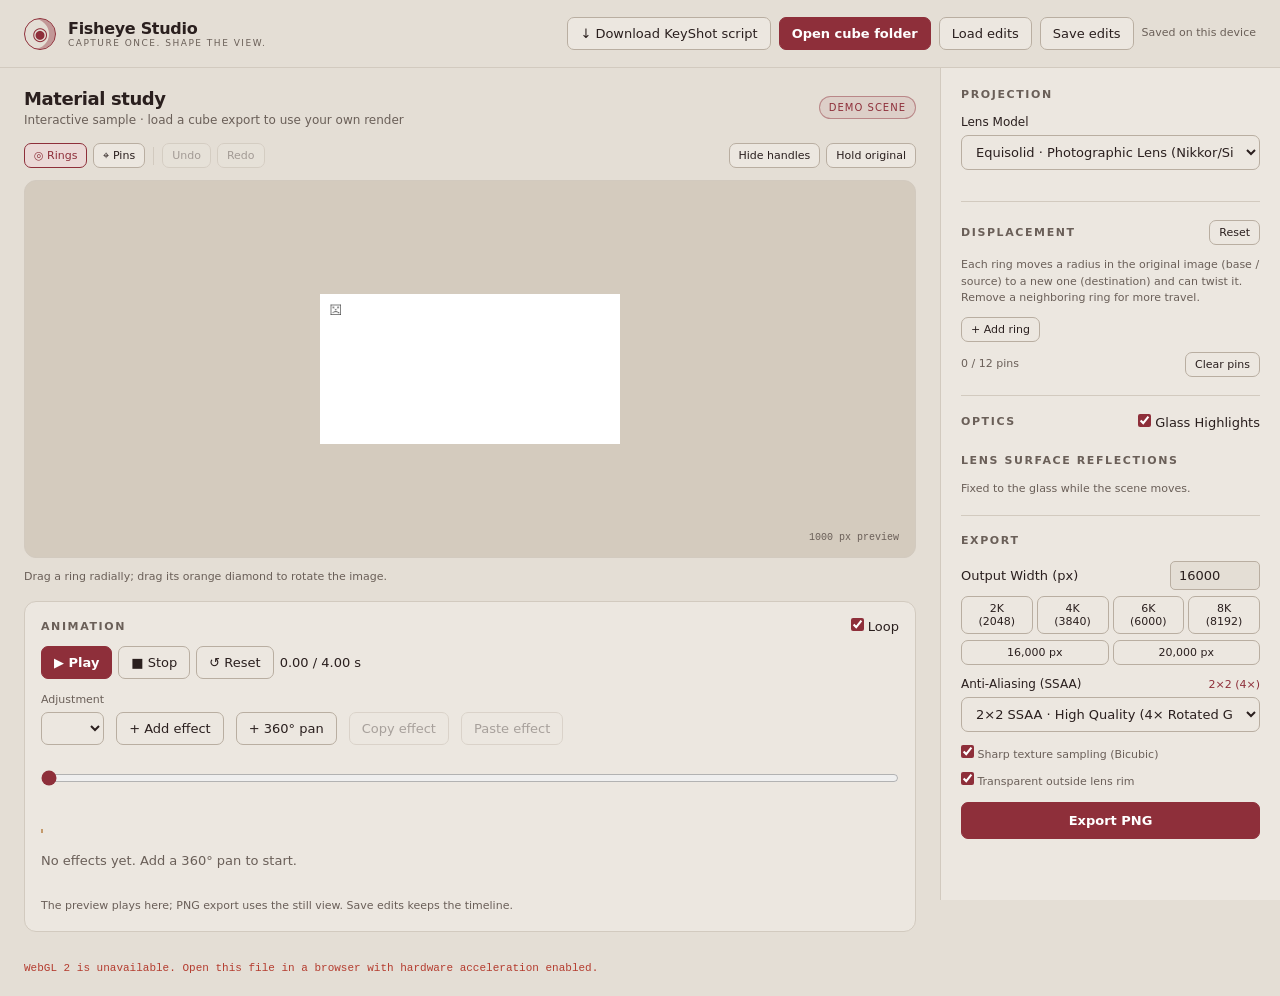
==== commit 311dd7fc: "Fisheye Studio timeline: ▶ Play / ❚❚ Pause, ■ Stop and ↺ Reset buttons Co-Authored-By: Claude Opus 5" ====
--- a/editor.html
+++ b/editor.html
@@ -328,8 +328,8 @@
       <section class="animation-panel" aria-label="Animation timeline">
         <div class="row spread"><h3>Animation</h3><label><input type="checkbox" id="animationLoop" checked> Loop</label></div>
         <div class="toolset" style="margin-top:12px">
-          <button id="animationPlay" class="primary">Play preview</button><button id="animationStop">Stop</button>
-          <button id="animationBase">Reset preview</button><output id="animationTime" aria-live="off">0.00 / 4.00 s</output>
+          <button id="animationPlay" class="primary">▶︎ Play</button><button id="animationStop">■ Stop</button>
+          <button id="animationBase" title="Reset the preview to the current settings">↺ Reset</button><output id="animationTime" aria-live="off">0.00 / 4.00 s</output>
         </div>
         <div class="animation-fields"><label>Adjustment<select id="animationEffect"></select></label><button id="animationAdd">+ Add effect</button><button id="animationPan">+ 360° pan</button><button id="animationCopy" disabled title="Copy selected effect (⌘/Ctrl+C)">Copy effect</button><button id="animationPaste" disabled title="Paste after copied effect (⌘/Ctrl+V)">Paste effect</button></div>
         <div class="animation-fields" id="animationInspector" hidden>
@@ -1073,7 +1073,7 @@
 function length(){return A.duration(clips)}
 function scale(){return Math.max(4,Math.ceil(length()))}
 function current(){return clips.find(c=>c.id===selected)}
-function pause(){playing=false;cancelAnimationFrame(raf);raf=0;$('animationPlay').textContent='Play preview'}
+function pause(){playing=false;cancelAnimationFrame(raf);raf=0;$('animationPlay').textContent='▶︎ Play'}
 function editing(){pause();preview=false;schedule()}
 // Every preview starts from the current editing settings; numeric clips add their change to the current settings.
 function sample(){return A.sample(state,clips,time)}
@@ -1086,7 +1086,7 @@
  if(time>=end){if(loop)time%=end;else{time=end;pause();}}
  syncClock();schedule();if(playing)raf=requestAnimationFrame(tick);
 }
-function play(){if(busy)return;if(playing){pause();schedule();return;}if(!clips.length){status('Add an animation effect first.');return;}if(time>=length())time=0;preview=true;playing=true;last=performance.now();$('animationPlay').textContent='Pause preview';raf=requestAnimationFrame(tick);schedule();}
+function play(){if(busy)return;if(playing){pause();schedule();return;}if(!clips.length){status('Add an animation effect first.');return;}if(time>=length())time=0;preview=true;playing=true;last=performance.now();$('animationPlay').textContent='❚❚ Pause';raf=requestAnimationFrame(tick);schedule();}
 function options(){const select=$('animationEffect'),old=select.value;select.replaceChildren();for(const e of catalog()){const o=document.createElement('option');o.value=e.path;o.textContent=e.label;select.append(o)}if([...select.options].some(o=>o.value===old))select.value=old;}
 function inspector(){
  const c=current();$('animationCopy').disabled=!c;$('animationPaste').disabled=!copiedEffect;$('animationInspector').hidden=!c;if(!c)return;
